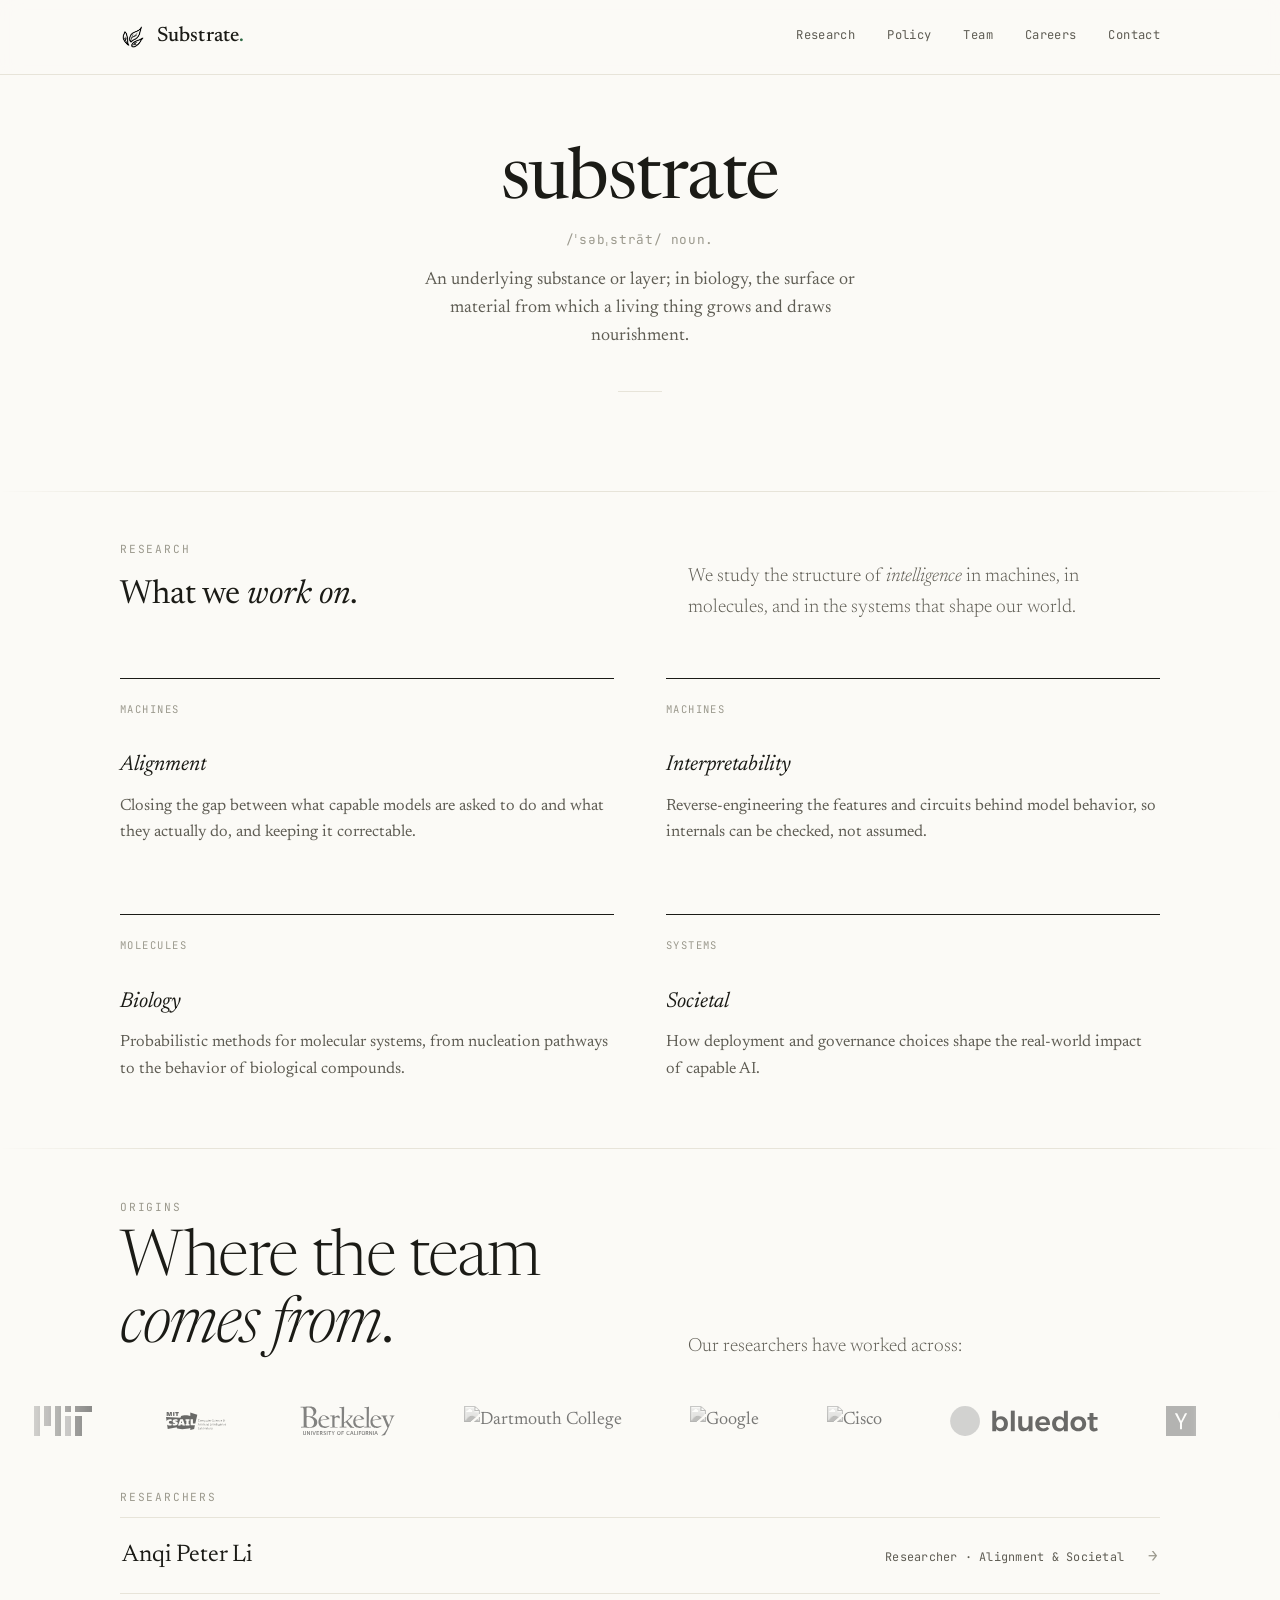
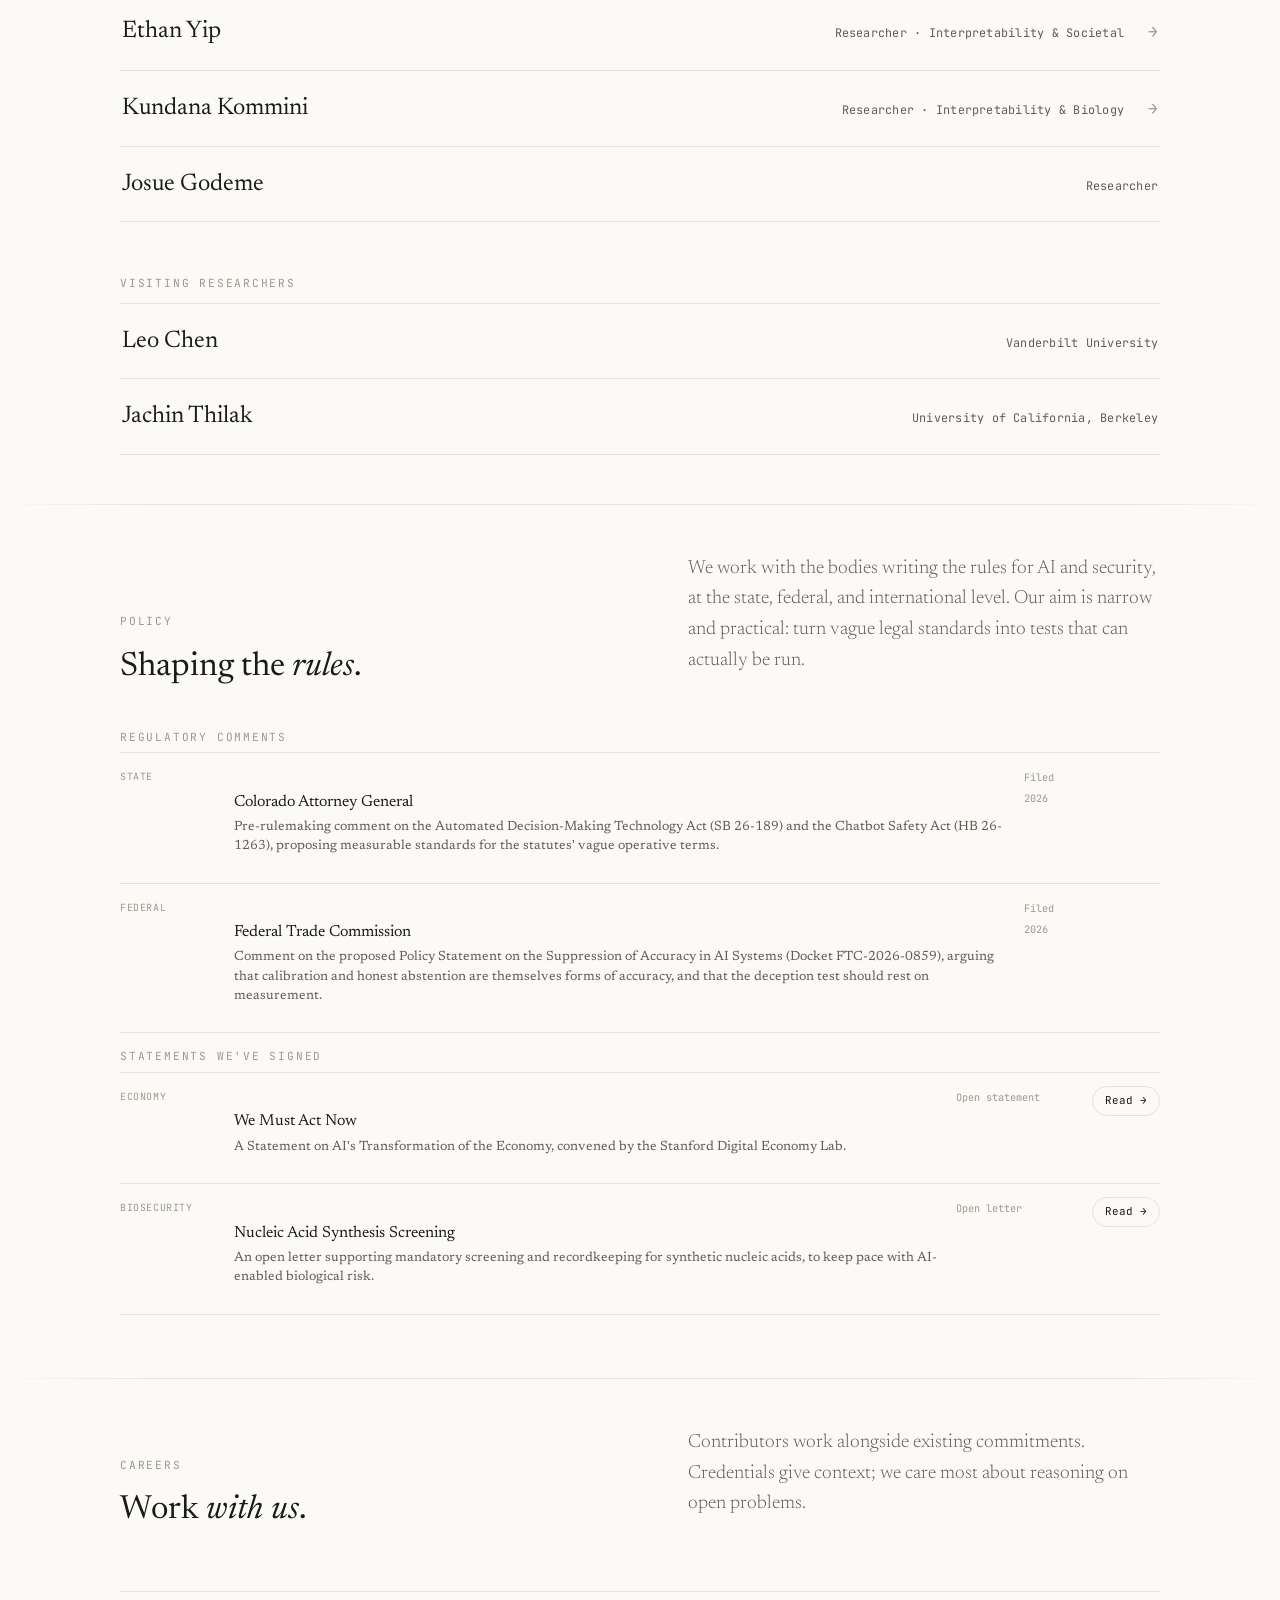
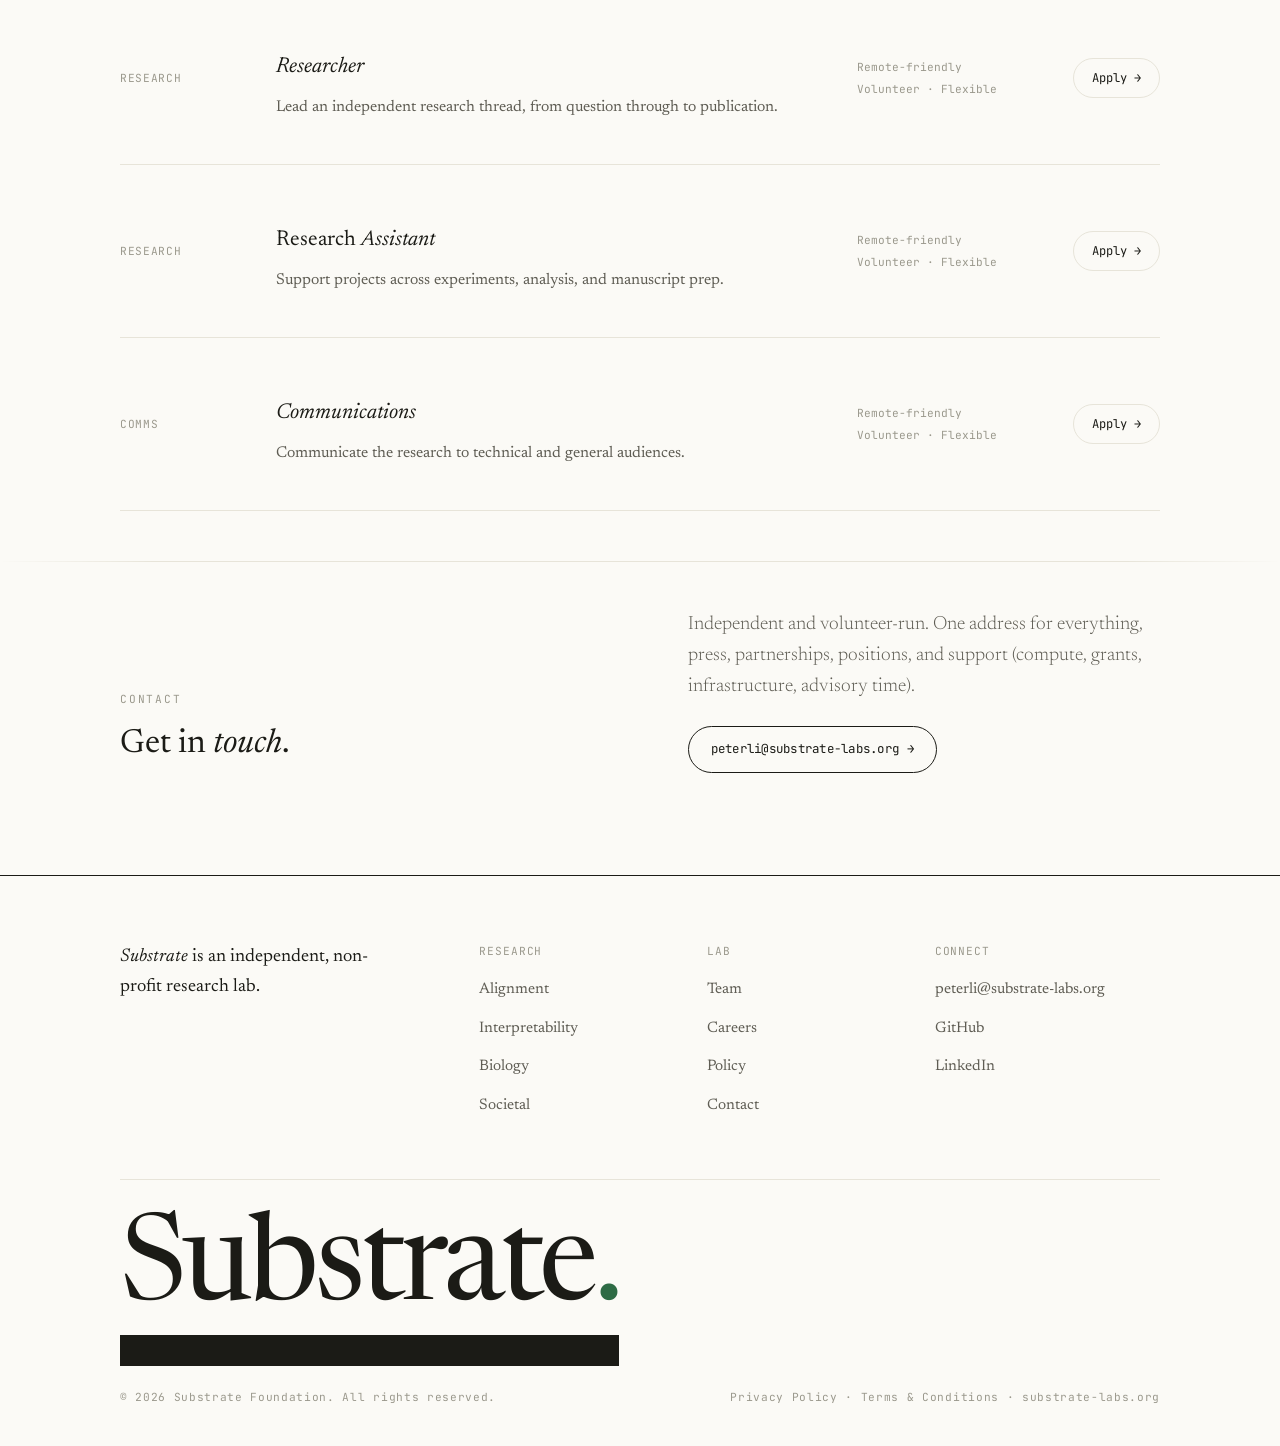
==== index.html @ bdc02bae "Reorganize Substrate researcher roster" ====
<!doctype html>
<html lang="en">
<head>
<meta charset="utf-8" />
<title>Substrate Labs · The structure of intelligence.</title>
<meta name="viewport" content="width=device-width, initial-scale=1" />
<meta name="description" content="Substrate is an independent research lab studying the structure of intelligence in machines, molecules, and the systems that shape our world." />
<meta property="og:title" content="Substrate Labs" />
<meta property="og:description" content="An independent research lab studying the structure of intelligence in machines, molecules, and the systems that shape our world." />
<meta property="og:type" content="website" />
<meta property="og:url" content="https://www.substrate-labs.org" />
<link rel="icon" type="image/png" href="/logos/substrate-leaf-icon.png" />
<link rel="preconnect" href="https://fonts.googleapis.com" />
<link rel="preconnect" href="https://fonts.gstatic.com" crossorigin />
<link href="https://fonts.googleapis.com/css2?family=Newsreader:ital,opsz,wght@0,6..72,300;0,6..72,400;0,6..72,500;1,6..72,300;1,6..72,400&family=JetBrains+Mono:wght@300;400;500&display=swap" rel="stylesheet" />
<link rel="stylesheet" href="style.css?v=13" />
<style>
  /* Team roster — grouped by role. PIs link to profile pages; others are static rows. */
  #team .group{margin-top:52px}
  #team .group .eyebrow{margin-bottom:10px}
  #team .roster{border-top:1px solid var(--rule)}
  #team .person{display:flex;align-items:baseline;gap:24px;padding:24px 2px;border-bottom:1px solid var(--rule)}
  #team .person .p-name{font-family:var(--serif);font-size:1.5rem;line-height:1.1;color:var(--ink);flex:1 1 auto}
  #team .person .p-role{font-family:var(--mono);font-size:.74rem;letter-spacing:.02em;color:var(--muted);text-align:right}
  #team .person .p-arrow{font-family:var(--mono);font-size:1rem;color:var(--faint);flex:none;transition:.15s}
  #team a.person:hover .p-name{text-decoration:underline;text-underline-offset:3px}
  #team a.person:hover .p-arrow{color:var(--ink);transform:translateX(3px)}
  #team .roster .empty{padding:22px 2px;border-bottom:1px solid var(--rule);color:var(--faint);font-family:var(--serif);font-style:italic;font-size:1.05rem}
  @media (max-width:640px){
    #team .person{flex-wrap:wrap;gap:4px 24px}
    #team .person .p-name{flex:1 1 100%;order:1}
    #team .person .p-role{order:3;text-align:left;flex:1 1 100%}
    #team .person .p-arrow{order:2;margin-left:auto}
  }
  /* Policy — more compact than the shared .role-item defaults */
  #policy .head{margin-bottom:32px}
  #policy .paper-group{margin-bottom:14px}
  #policy .paper-group .eyebrow{margin-bottom:6px}
  #policy .role-item{grid-template-columns:96px 1fr 118px auto;gap:18px;padding:13px 0;align-items:start}
  #policy .role-item h3{font-size:1rem;margin-bottom:3px}
  #policy .role-item p{font-size:.83rem;line-height:1.45;max-width:none}
  #policy .role-item .area{font-size:.62rem;padding-top:3px}
  #policy .role-item .meta{font-size:.64rem;padding-top:4px}
  #policy .role-item .apply{font-size:.68rem;padding:5px 12px}
  @media (max-width:640px){
    #policy .role-item{grid-template-columns:1fr;gap:8px;padding:16px 0}
  }
</style>
<script defer src="https://cdn.vercel-insights.com/v1/script.js"></script>
</head>
<body data-screen-label="Substrate · home">

  <!-- ── TOP NAV ────────────────────────────────────────────────────── -->
  <header class="topbar">
    <div class="container row">
      <a href="#top" class="mark" aria-label="Substrate, home"><img class="sprout" src="/logos/substrate-leaf-mark.png" alt="" /><span class="wordmark-text">Substrate<span class="dot">.</span></span></a>
      <nav>
        <a href="#research">Research</a>
        <a href="#policy">Policy</a>
        <a href="#team">Team</a>
        <a href="#careers">Careers</a>
        <a href="#contact">Contact</a>
      </nav>
    </div>
  </header>

  <!-- ── OPENING: definition (centered) then manifesto ─────────────── -->
  <section class="hero" id="top">
    <div class="container">
      <div class="opening">
        <div class="def" aria-label="Substrate, defined">
          <h2 class="word">substrate</h2>
          <div class="pron"><span class="ipa">/ˈsəbˌstrāt/</span> <span class="pos">noun.</span></div>
          <p class="sense">An underlying substance or layer; in biology, the surface or material from which a living thing grows and draws nourishment.</p>
        </div>
      </div>
    </div>
  </section>

  <!-- ── RESEARCH ──────────────────────────────────────────────────── -->
  <section class="section" id="research">
    <div class="container">
      <div class="head">
        <div class="left">
          <div class="eyebrow">Research</div>
          <h2>What we <em>work on</em>.</h2>
        </div>
        <div class="right">
          <h1 class="lede">We study the structure of <em>intelligence</em> in machines, in molecules, and in the systems that shape our world.</h1>
        </div>
      </div>
      <div class="pillar-grid">
        <article class="pillar">
          <div class="n">Machines</div>
          <h3><em>Alignment</em></h3>
          <p>Closing the gap between what capable models are asked to do and what they actually do, and keeping it correctable.</p>
        </article>
        <article class="pillar">
          <div class="n">Machines</div>
          <h3><em>Interpretability</em></h3>
          <p>Reverse-engineering the features and circuits behind model behavior, so internals can be checked, not assumed.</p>
        </article>
        <article class="pillar">
          <div class="n">Molecules</div>
          <h3><em>Biology</em></h3>
          <p>Probabilistic methods for molecular systems, from nucleation pathways to the behavior of biological compounds.</p>
        </article>
        <article class="pillar">
          <div class="n">Systems</div>
          <h3><em>Societal</em></h3>
          <p>How deployment and governance choices shape the real-world impact of capable AI.</p>
        </article>
      </div>
    </div>
  </section>

  <!-- ── ORIGINS (rotating logos) ──────────────────────────────────── -->
  <section class="origins">
    <div class="container">
      <div class="stack">
        <div class="left">
          <div class="eyebrow">Origins</div>
          <h2 class="display">Where the team <em>comes from</em>.</h2>
        </div>
        <div class="right">
          <p class="lede">Our researchers have worked across:</p>
        </div>
      </div>
    </div>
    <div class="marquee" aria-label="Researcher origins">
      <div class="track">
        <div class="item"><div class="logo"><img src="/logos/mit.svg" alt="MIT"></div></div>
        <div class="item"><div class="logo"><img src="/logos/csail.svg" alt="MIT CSAIL"></div></div>
        <div class="item"><div class="logo"><img src="/logos/berkeley.svg" alt="UC Berkeley"></div></div>
        <div class="item"><div class="logo"><img src="https://commons.wikimedia.org/wiki/Special:FilePath/Dartmouth_College_wordmark.svg" alt="Dartmouth College"></div></div>
        <div class="item"><div class="logo"><img src="https://commons.wikimedia.org/wiki/Special:FilePath/Google_2015_logo.svg" alt="Google"></div></div>
        <div class="item"><div class="logo"><img src="https://commons.wikimedia.org/wiki/Special:FilePath/Cisco_logo_blue_2016.svg" alt="Cisco"></div></div>
        <div class="item"><div class="logo"><img src="/logos/bluedot.svg" alt="BlueDot"></div></div>
        <div class="item"><div class="logo"><img src="/logos/yc.svg" alt="Y Combinator"></div></div>
        <div class="item"><div class="logo"><img src="/logos/Hub.png" alt="HUB International"></div></div>
        <div class="item"><div class="logo"><img src="https://commons.wikimedia.org/wiki/Special:FilePath/Amazon_logo.svg" alt="Amazon"></div></div>
        <div class="item" aria-hidden="true"><div class="logo"><img src="/logos/mit.svg" alt=""></div></div>
        <div class="item" aria-hidden="true"><div class="logo"><img src="/logos/csail.svg" alt=""></div></div>
        <div class="item" aria-hidden="true"><div class="logo"><img src="/logos/berkeley.svg" alt=""></div></div>
        <div class="item" aria-hidden="true"><div class="logo"><img src="https://commons.wikimedia.org/wiki/Special:FilePath/Dartmouth_College_wordmark.svg" alt=""></div></div>
        <div class="item" aria-hidden="true"><div class="logo"><img src="https://commons.wikimedia.org/wiki/Special:FilePath/Google_2015_logo.svg" alt=""></div></div>
        <div class="item" aria-hidden="true"><div class="logo"><img src="https://commons.wikimedia.org/wiki/Special:FilePath/Cisco_logo_blue_2016.svg" alt=""></div></div>
        <div class="item" aria-hidden="true"><div class="logo"><img src="/logos/bluedot.svg" alt=""></div></div>
        <div class="item" aria-hidden="true"><div class="logo"><img src="/logos/yc.svg" alt=""></div></div>
        <div class="item" aria-hidden="true"><div class="logo"><img src="/logos/Hub.png" alt=""></div></div>
        <div class="item" aria-hidden="true"><div class="logo"><img src="https://commons.wikimedia.org/wiki/Special:FilePath/Amazon_logo.svg" alt=""></div></div>
      </div>
    </div>
    <div class="container" id="team">
      <!-- Researchers — full profiles first, then the wider group -->
      <div class="group">
        <div class="eyebrow">Researchers</div>
        <div class="roster">
          <a class="person" href="/peter">
            <span class="p-name">Anqi Peter Li</span>
            <span class="p-role">Researcher · Alignment &amp; Societal</span>
            <span class="p-arrow" aria-hidden="true">&rarr;</span>
          </a>
          <a class="person" href="/ethan">
            <span class="p-name">Ethan Yip</span>
            <span class="p-role">Researcher · Interpretability &amp; Societal</span>
            <span class="p-arrow" aria-hidden="true">&rarr;</span>
          </a>
          <a class="person" href="/kundana">
            <span class="p-name">Kundana Kommini</span>
            <span class="p-role">Researcher · Interpretability &amp; Biology</span>
            <span class="p-arrow" aria-hidden="true">&rarr;</span>
          </a>
          <div class="person">
            <span class="p-name">Josue Godeme</span>
            <span class="p-role">Researcher</span>
          </div>
        </div>
      </div>

      <!-- Visiting Researchers — name + home institution, no profile page -->
      <div class="group">
        <div class="eyebrow">Visiting Researchers</div>
        <div class="roster">
          <div class="person">
            <span class="p-name">Leo Chen</span>
            <span class="p-role">Vanderbilt University</span>
          </div>
          <div class="person">
            <span class="p-name">Jachin Thilak</span>
            <span class="p-role">University of California, Berkeley</span>
          </div>
        </div>
      </div>
    </div>
  </section>

  <!-- ── POLICY ────────────────────────────────────────────────────── -->
  <section class="section" id="policy">
    <div class="container">
      <div class="head">
        <div class="left">
          <div class="eyebrow">Policy</div>
          <h2>Shaping the <em>rules</em>.</h2>
        </div>
        <div class="right">
          <p class="lede">We work with the bodies writing the rules for AI and security, at the state, federal, and international level. Our aim is narrow and practical: turn vague legal standards into tests that can actually be run.</p>
        </div>
      </div>

      <div class="paper-group">
        <div class="eyebrow">Regulatory comments</div>
        <ul class="roles">
          <li class="role-item">
            <span class="area">State</span>
            <div>
              <h3>Colorado Attorney General</h3>
              <p>Pre-rulemaking comment on the Automated Decision-Making Technology Act (SB&nbsp;26-189) and the Chatbot Safety Act (HB&nbsp;26-1263), proposing measurable standards for the statutes' vague operative terms.</p>
            </div>
            <div class="meta"><span>Filed</span><span>2026</span></div>
            <span></span>
          </li>
          <li class="role-item">
            <span class="area">Federal</span>
            <div>
              <h3>Federal Trade Commission</h3>
              <p>Comment on the proposed Policy Statement on the Suppression of Accuracy in AI Systems (Docket FTC-2026-0859), arguing that calibration and honest abstention are themselves forms of accuracy, and that the deception test should rest on measurement.</p>
            </div>
            <div class="meta"><span>Filed</span><span>2026</span></div>
            <span></span>
          </li>
        </ul>
      </div>

      <div class="paper-group">
        <div class="eyebrow">Statements we've signed</div>
        <ul class="roles">
          <li class="role-item">
            <span class="area">Economy</span>
            <div>
              <h3>We Must Act Now</h3>
              <p>A Statement on AI's Transformation of the Economy, convened by the Stanford Digital Economy Lab.</p>
            </div>
            <div class="meta"><span>Open statement</span></div>
            <a href="https://www.wemustactnow.ai/" target="_blank" rel="noopener" class="apply">Read &rarr;</a>
          </li>
          <li class="role-item">
            <span class="area">Biosecurity</span>
            <div>
              <h3>Nucleic Acid Synthesis Screening</h3>
              <p>An open letter supporting mandatory screening and recordkeeping for synthetic nucleic acids, to keep pace with AI-enabled biological risk.</p>
            </div>
            <div class="meta"><span>Open letter</span></div>
            <a href="https://screendna.org/" target="_blank" rel="noopener" class="apply">Read &rarr;</a>
          </li>
        </ul>
      </div>
    </div>
  </section>

  <!-- ── CAREERS ───────────────────────────────────────────────────── -->
  <section class="section" id="careers">
    <div class="container">
      <div class="head">
        <div class="left">
          <div class="eyebrow">Careers</div>
          <h2>Work <em>with us</em>.</h2>
        </div>
        <div class="right">
          <p class="lede">Contributors work alongside existing commitments. Credentials give context; we care most about reasoning on open problems.</p>
        </div>
      </div>
      <ul class="roles">
        <li class="role-item">
          <span class="area">Research</span>
          <div><h3><em>Researcher</em></h3><p>Lead an independent research thread, from question through to publication.</p></div>
          <div class="meta"><span>Remote-friendly</span><span>Volunteer · Flexible</span></div>
          <a href="mailto:peterli@substrate-labs.org?subject=Researcher" class="apply">Apply →</a>
        </li>
        <li class="role-item">
          <span class="area">Research</span>
          <div><h3>Research <em>Assistant</em></h3><p>Support projects across experiments, analysis, and manuscript prep.</p></div>
          <div class="meta"><span>Remote-friendly</span><span>Volunteer · Flexible</span></div>
          <a href="mailto:peterli@substrate-labs.org?subject=Research%20Assistant" class="apply">Apply →</a>
        </li>
        <li class="role-item">
          <span class="area">Comms</span>
          <div><h3><em>Communications</em></h3><p>Communicate the research to technical and general audiences.</p></div>
          <div class="meta"><span>Remote-friendly</span><span>Volunteer · Flexible</span></div>
          <a href="mailto:peterli@substrate-labs.org?subject=Communications" class="apply">Apply →</a>
        </li>
      </ul>
    </div>
  </section>

  <!-- ── CONTACT (+ support) ───────────────────────────────────────── -->
  <section class="section" id="contact">
    <div class="container">
      <div class="head">
        <div class="left">
          <div class="eyebrow">Contact</div>
          <h2>Get in <em>touch</em>.</h2>
        </div>
        <div class="right">
          <p class="lede">Independent and volunteer-run. One address for everything, press, partnerships, positions, and support (compute, grants, infrastructure, advisory time).</p>
          <div class="actions" style="margin-top:24px;">
            <a href="mailto:peterli@substrate-labs.org" class="btn">peterli@substrate-labs.org <span class="arr">→</span></a>
          </div>
        </div>
      </div>
    </div>
  </section>

  <!-- ── FOOTER ────────────────────────────────────────────────────── -->
  <footer class="footer">
    <div class="container">
      <div class="row1">
        <div class="brand">
          <p class="line"><em>Substrate</em> is an independent, non-profit research lab.</p>
        </div>
        <div class="col">
          <h4>Research</h4>
          <ul>
            <li><a href="#research">Alignment</a></li>
            <li><a href="#research">Interpretability</a></li>
            <li><a href="#research">Biology</a></li>
            <li><a href="#research">Societal</a></li>
          </ul>
        </div>
        <div class="col">
          <h4>Lab</h4>
          <ul>
            <li><a href="/#team">Team</a></li>
            <li><a href="#careers">Careers</a></li>
            <li><a href="#policy">Policy</a></li>
            <li><a href="#contact">Contact</a></li>
          </ul>
        </div>
        <div class="col">
          <h4>Connect</h4>
          <ul>
            <li><a href="mailto:peterli@substrate-labs.org">peterli@substrate-labs.org</a></li>
            <li><a href="https://github.com/Substrate-Lab" target="_blank" rel="noopener">GitHub</a></li>
            <li><a href="https://www.linkedin.com/company/substrate-labs/" target="_blank" rel="noopener">LinkedIn</a></li>
          </ul>
        </div>
      </div>

      <div class="wordmark-row">
        <div class="wordmark">Substrate<span class="dot">.</span></div>
      </div>

      <div class="meta-row">
        <span>© 2026 Substrate Foundation. All rights reserved.</span>
        <span class="legal"><a href="/privacy">Privacy Policy</a> · <a href="/terms">Terms &amp; Conditions</a> · substrate-labs.org</span>
      </div>
    </div>
  </footer>

</body>
</html>
---- style.css ----
/* ============================================================
   Substrate Labs — light editorial redesign
   Reference feel: Thinking Machines / AMI Labs.
   Serif (Newsreader) + mono (JetBrains Mono), warm white,
   generous whitespace, hairline rules, near-monochrome.
   ============================================================ */

:root{
  --bg:#FBFAF6;         /* warm white */
  --panel:#F1F0E9;      /* subtle raised */
  --ink:#1B1B16;        /* near-black, warm */
  --muted:#5F5D54;      /* secondary text */
  --faint:#9B998D;      /* labels, tertiary */
  --rule:#E7E4D9;       /* hairlines */
  --accent:#2E6B45;     /* restrained substrate green */
  --serif:'Newsreader', Georgia, 'Times New Roman', serif;
  --mono:'JetBrains Mono', ui-monospace, 'SFMono-Regular', monospace;
  --maxw:1120px;
}

*{box-sizing:border-box}
html{-webkit-text-size-adjust:100%;scroll-behavior:smooth}
section[id],article[id]{scroll-margin-top:96px}
body{
  margin:0;
  background:var(--bg);
  color:var(--ink);
  font-family:var(--serif);
  font-weight:400;
  font-size:18px;
  line-height:1.65;
  font-optical-sizing:auto;
  -webkit-font-smoothing:antialiased;
  text-rendering:optimizeLegibility;
}
img{max-width:100%;display:block}
a{color:inherit;text-decoration:none}
em{font-style:italic}
h1,h2,h3,h4{font-weight:400;margin:0}

.container{max-width:var(--maxw);margin:0 auto;padding:0 40px}

/* label / kicker treatment shared across the site */
.eyebrow,.paper-group .eyebrow{
  font-family:var(--mono);
  font-size:.7rem;
  font-weight:400;
  letter-spacing:.16em;
  text-transform:uppercase;
  color:var(--faint);
  display:block;
}

/* ── TOP NAV ─────────────────────────────────────────────── */
.topbar{
  position:sticky;top:0;z-index:50;
  background:rgba(251,250,246,.86);
  backdrop-filter:saturate(1.4) blur(10px);
  border-bottom:1px solid var(--rule);
}
.topbar .row{display:flex;align-items:center;justify-content:space-between;height:74px}
.mark{display:flex;align-items:center;gap:11px}
.sprout{height:26px;width:auto;filter:brightness(0)}   /* dark rendering of the leaf mark for the light theme */
.wordmark-text{font-family:var(--serif);font-size:1.3rem;font-weight:500;letter-spacing:.005em}
.dot{color:var(--accent)}
nav{display:flex;gap:32px}
nav a{
  position:relative;font-family:var(--mono);font-size:.76rem;letter-spacing:.03em;
  color:var(--muted);padding-bottom:4px;transition:color .18s;
}
nav a::after{
  content:"";position:absolute;left:0;right:0;bottom:0;height:1.5px;background:var(--accent);
  transform:scaleX(0);transform-origin:left;transition:transform .28s ease;
}
nav a:hover{color:var(--ink)}
nav a:hover::after,nav a.active::after{transform:scaleX(1)}
nav a.active{color:var(--ink)}

/* ── HERO / centered opening (home) ──────────────────────── */
.hero{padding:clamp(44px,8vh,104px) 0 clamp(40px,6vh,76px);position:relative}
.hero .tree-stage{display:none}
.field-canvas{display:none}   /* dark-theme hero animation, retired in the light redesign */

.opening{max-width:760px;margin:0 auto;text-align:center}
.opening .def{margin-bottom:clamp(30px,5vh,60px)}
.opening .word{font-family:var(--serif);font-weight:400;font-size:clamp(2.6rem,6vw,4.4rem);line-height:1;letter-spacing:-.012em}
.opening .pron{font-family:var(--mono);font-size:.78rem;letter-spacing:.06em;color:var(--faint);margin-top:12px}
.opening .pron .pos{font-style:normal}
.opening .sense{font-family:var(--serif);font-size:1.12rem;color:var(--muted);max-width:48ch;margin:16px auto 0;line-height:1.55}
.opening .def::after{content:"";display:block;width:44px;height:1px;background:var(--rule);margin:clamp(26px,4.5vh,46px) auto 0}
.opening .hero-statement{font-family:var(--serif);font-weight:300;font-size:clamp(1.9rem,3.6vw,3rem);line-height:1.14;letter-spacing:-.015em;max-width:24ch;margin:0 auto}
.opening .lede{max-width:52ch;margin:22px auto 0}
.opening .actions{justify-content:center;margin-top:30px}
.hero-statement{
  font-family:var(--serif);font-weight:300;
  font-size:clamp(2.1rem,4.6vw,3.9rem);
  line-height:1.12;letter-spacing:-.018em;
  margin:0 0 .55em;max-width:22ch;
}
.lede{
  font-family:var(--serif);font-weight:300;
  font-size:clamp(1.1rem,1.5vw,1.28rem);
  line-height:1.6;color:var(--muted);
  max-width:56ch;margin:0;
}
.actions{display:flex;gap:14px;flex-wrap:wrap;margin-top:34px}
.btn{
  font-family:var(--mono);font-size:.78rem;letter-spacing:.02em;
  padding:12px 22px;border:1px solid var(--ink);border-radius:999px;
  color:var(--ink);display:inline-flex;align-items:center;gap:8px;
  transition:background .15s,color .15s,border-color .15s;
}
.btn:hover{background:var(--ink);color:var(--bg)}
.btn.ghost{border-color:var(--rule);color:var(--muted)}
.btn.ghost:hover{border-color:var(--ink);color:var(--ink);background:transparent}
.arr{transition:transform .15s}
.btn:hover .arr{transform:translateX(3px)}

/* ── RESEARCH-AREA PILLARS (home) ────────────────────────── */
.pillars{
  max-width:var(--maxw);margin:0 auto;
  padding:clamp(30px,5vh,60px) 40px clamp(50px,8vh,100px);
  display:grid;grid-template-columns:repeat(2,minmax(0,1fr));
  gap:clamp(30px,4vw,64px);
}
.research-lead{max-width:52ch;margin:clamp(4px,1vh,16px) 0 0}
#research .hero-statement{
  font-family:var(--serif);font-weight:300;
  font-size:clamp(1.6rem,2.7vw,2.3rem);line-height:1.2;letter-spacing:-.012em;
  max-width:none;margin:0 0 26px;
}
.research-lead .actions{margin-top:0}
.pillar-grid{
  display:grid;grid-template-columns:repeat(2,minmax(0,1fr));
  gap:clamp(30px,4vw,60px);margin-top:clamp(44px,6vh,72px);
}
.pillar{padding-top:22px;border-top:1px solid var(--ink)}
.pillar .n{
  font-family:var(--mono);font-size:.66rem;letter-spacing:.14em;
  text-transform:uppercase;color:var(--faint);margin-bottom:14px;
}
.pillar h3{font-family:var(--serif);font-size:1.6rem;margin-bottom:12px}
.pillar p{color:var(--muted);font-size:1.02rem;margin:0 0 18px}
.more{
  font-family:var(--mono);font-size:.74rem;letter-spacing:.02em;
  color:var(--ink);border-bottom:1px solid var(--rule);padding-bottom:2px;
}
.more:hover{border-color:var(--ink)}

/* ── ORIGINS logo/label strip (home) ─────────────────────── */
.origins{padding:clamp(40px,5.5vh,78px) 0;position:relative}
.origins .stack{display:grid;grid-template-columns:1.1fr 1fr;gap:48px;align-items:end}
.marquee{
  margin-top:44px;overflow:hidden;
  -webkit-mask-image:linear-gradient(90deg,transparent 0,#000 7%,#000 93%,transparent 100%);
  mask-image:linear-gradient(90deg,transparent 0,#000 7%,#000 93%,transparent 100%);
}
.track{display:flex;align-items:center;width:max-content;animation:marquee 46s linear infinite}
.marquee:hover .track{animation-play-state:paused}
.item{display:flex;align-items:center;padding:0 34px;flex:0 0 auto}
.item .logo{height:30px;display:flex;align-items:center}
.item .logo img{height:100%;width:auto;object-fit:contain;filter:grayscale(1);opacity:.58;transition:opacity .2s}
.item:hover .logo img{opacity:.9}
.item .label{display:none}
@keyframes marquee{from{transform:translateX(0)}to{transform:translateX(-50%)}}
@media(prefers-reduced-motion:reduce){.track{animation:none;flex-wrap:wrap;width:auto;gap:18px 30px}}

/* ── GENERIC PAGE HEAD (subpages) ────────────────────────── */
.page-head{padding:clamp(72px,11vh,140px) 0 clamp(28px,5vh,56px)}
.page-head .stack{display:grid;grid-template-columns:1.1fr 1fr;gap:48px;align-items:end}
.display{
  font-family:var(--serif);font-weight:300;
  font-size:clamp(2.4rem,5vw,4rem);line-height:1.06;
  letter-spacing:-.022em;margin-top:.16em;
}

/* ── SECTION + its header pair ───────────────────────────── */
.section{padding:clamp(40px,5.5vh,78px) 0;position:relative}
.section::before,.origins::before{
  content:"";position:absolute;top:0;left:0;right:0;height:1px;background:var(--rule);
  -webkit-mask-image:linear-gradient(90deg,transparent,#000 12%,#000 88%,transparent);
  mask-image:linear-gradient(90deg,transparent,#000 12%,#000 88%,transparent);
}
.head{display:grid;grid-template-columns:1.1fr 1fr;gap:48px;align-items:end;margin-bottom:52px}
.head h2{font-family:var(--serif);font-size:clamp(1.8rem,3vw,2.6rem);margin-top:.3em}
.section .container h2{font-family:var(--serif);font-size:clamp(1.7rem,2.6vw,2.3rem)}
.section .container h3{font-family:var(--serif);font-size:1.35rem;margin:1.4em 0 .4em}
.section .container p{color:var(--muted);max-width:66ch;margin:0 0 1em}
.soon{
  font-family:var(--mono);font-size:.68rem;letter-spacing:.08em;
  text-transform:uppercase;color:var(--faint);
  border:1px solid var(--rule);border-radius:999px;padding:3px 11px;display:inline-block;
}

/* ── DEFINITION block (research top) ─────────────────────── */
.definition{padding:clamp(40px,6vh,84px) 0 0}
.entry{max-width:660px}
.word-row{display:flex;align-items:baseline;gap:14px;flex-wrap:wrap;border-bottom:1px solid var(--ink);padding-bottom:16px}
.word{font-family:var(--serif);font-size:clamp(2.2rem,5vw,3.4rem)}
.ipa,.pos{font-family:var(--mono);font-size:.8rem;color:var(--faint);font-style:normal}
.senses{margin:24px 0 0;padding-left:22px}
.senses li{margin-bottom:6px}
.senses .primary{font-size:1.3rem;margin:0 0 6px;color:var(--ink)}
.qualifier{color:var(--muted);margin:0 0 6px}
.example{color:var(--faint);font-style:italic;margin:0}

/* ── RESEARCH DIRECTIONS (essay entries) ─────────────────── */
.direction-block{padding:clamp(42px,6vh,84px) 0;border-top:1px solid var(--rule)}
.direction-block:first-child{border-top:none}
.direction-block .stack{display:block;max-width:760px}
.direction-block .n{
  font-family:var(--mono);font-size:.68rem;letter-spacing:.14em;
  text-transform:uppercase;color:var(--faint);line-height:1.5;margin-bottom:18px;
}
.direction-block h3{font-family:var(--serif);font-weight:400;font-size:clamp(1.5rem,2.4vw,2rem);line-height:1.2;margin-bottom:18px}
.direction-block p{color:var(--muted);margin:0}
.threads{list-style:none;margin:24px 0 0;padding:0;display:grid;gap:0}
.threads li{
  display:grid;grid-template-columns:44px 1fr;gap:12px;align-items:baseline;
  padding:15px 0;border-top:1px solid var(--rule);color:var(--muted);
}
.idx{font-family:var(--mono);font-size:.72rem;color:var(--faint)}

/* ── TEAM member grid ────────────────────────────────────── */
.member-grid{display:grid;grid-template-columns:repeat(3,minmax(0,1fr));gap:44px}
.member-link{display:block}
.member .photo{
  aspect-ratio:1/1;background:var(--panel);border:1px solid var(--rule);
  overflow:hidden;margin-bottom:18px;display:flex;align-items:center;justify-content:center;
}
.member .photo img{width:100%;height:100%;object-fit:cover}
.member .photo .mono{font-family:var(--mono);font-size:1.6rem;color:var(--faint)}
.member .name{font-family:var(--serif);font-size:1.32rem;margin-bottom:5px}
.member .role{font-family:var(--mono);font-size:.72rem;letter-spacing:.02em;color:var(--muted);margin-bottom:13px}
.member .bio{color:var(--muted);font-size:1rem;margin:0}
.member-link:hover .name{text-decoration:underline;text-underline-offset:3px}
.mono{font-family:var(--mono)}

/* ── CAREERS roles ───────────────────────────────────────── */
.roles{list-style:none;margin:0;padding:0;border-top:1px solid var(--rule)}
.role-item{
  display:grid;grid-template-columns:130px 1fr 190px auto;gap:26px;align-items:center;
  padding:28px 0;border-bottom:1px solid var(--rule);
}
.role-item .area{font-family:var(--mono);font-size:.7rem;letter-spacing:.06em;text-transform:uppercase;color:var(--faint)}
.role-item h3{font-family:var(--serif);font-size:1.35rem;margin-bottom:6px}
.role-item p{color:var(--muted);font-size:.98rem;margin:0;max-width:46ch}
.role-item .meta{display:flex;flex-direction:column;gap:4px;font-family:var(--mono);font-size:.7rem;color:var(--faint)}
.apply{
  font-family:var(--mono);font-size:.76rem;color:var(--ink);white-space:nowrap;
  border:1px solid var(--rule);border-radius:999px;padding:9px 18px;transition:.15s;
}
.apply:hover{border-color:var(--ink);background:var(--ink);color:var(--bg)}

/* ── PROFILE (person page) ───────────────────────────────── */
.profile{padding:clamp(38px,6vh,76px) 0}
.back{font-family:var(--mono);font-size:.76rem;color:var(--muted);display:inline-block;margin-bottom:44px}
.back:hover{color:var(--ink)}
.profile .stack{display:grid;grid-template-columns:240px 1fr;gap:52px;align-items:start}
.profile .photo{
  aspect-ratio:1/1;background:var(--panel);border:1px solid var(--rule);
  overflow:hidden;display:flex;align-items:center;justify-content:center;
}
.profile .photo img{width:100%;height:100%;object-fit:cover}
.profile .photo .mono{font-family:var(--mono);font-size:2rem;color:var(--faint)}
.detail .role{font-family:var(--mono);font-size:.74rem;letter-spacing:.03em;color:var(--faint);margin-bottom:12px}
.detail h1{font-family:var(--serif);font-weight:300;font-size:clamp(2rem,4vw,3rem);margin-bottom:22px}
.detail .bio{color:var(--muted);font-size:1.1rem;max-width:60ch;margin:0 0 30px}
.areas{margin-bottom:28px}
.areas h2{font-family:var(--mono);font-size:.72rem;letter-spacing:.08em;text-transform:uppercase;color:var(--faint);margin-bottom:12px}
.tags{display:flex;gap:10px;flex-wrap:wrap}
.tags a{font-family:var(--mono);font-size:.76rem;border:1px solid var(--rule);border-radius:999px;padding:6px 15px;color:var(--muted);transition:.15s}
.tags a:hover{border-color:var(--ink);color:var(--ink)}
.contact{display:flex;gap:20px}
.contact a{display:inline-flex;align-items:center;gap:8px;font-family:var(--mono);font-size:.78rem;color:var(--muted);transition:.15s}
.contact a:hover{color:var(--ink)}
.contact svg{width:16px;height:16px;fill:currentColor}

.papers-section{margin-top:64px;border-top:1px solid var(--rule);padding-top:44px}
.papers-title{font-family:var(--serif);font-size:1.8rem;margin-bottom:26px}
.paper-group{margin-bottom:34px}
.paper-group .eyebrow{margin-bottom:14px}
.paper-table{width:100%;border-collapse:collapse;font-size:.98rem}
.paper-table th{
  font-family:var(--mono);font-size:.66rem;letter-spacing:.08em;text-transform:uppercase;
  color:var(--faint);text-align:left;font-weight:400;padding:0 18px 10px 0;border-bottom:1px solid var(--rule);
}
.paper-table td{padding:14px 18px 14px 0;border-bottom:1px solid var(--rule);vertical-align:top;color:var(--muted)}
.paper-table .p-title{font-family:var(--serif);color:var(--ink);font-size:1.05rem}
.paper-table .p-status{font-family:var(--mono);font-size:.74rem;color:var(--faint);white-space:nowrap}

/* ── CONTACT ─────────────────────────────────────────────── */
.contact-grid{display:grid;grid-template-columns:repeat(3,minmax(0,1fr));gap:34px}
.card .kind{font-family:var(--mono);font-size:.7rem;letter-spacing:.1em;text-transform:uppercase;color:var(--faint);margin-bottom:16px}
.card h3{font-family:var(--serif);font-size:1.4rem;margin-bottom:10px}
.card p{color:var(--muted);margin:0 0 18px;max-width:48ch}
.email{font-family:var(--mono);font-size:.9rem;color:var(--ink);border-bottom:1px solid var(--rule);padding-bottom:2px;transition:.15s}
.email:hover{border-color:var(--ink)}

/* ── RECOGNITION (parked in HTML, styled for safety) ─────── */
.recognition{padding:clamp(52px,8vh,110px) 0;border-top:1px solid var(--rule)}
.accepts{list-style:none;margin:40px 0 0;padding:0;border-top:1px solid var(--rule)}
.accept{display:grid;grid-template-columns:200px 1fr 200px;gap:26px;padding:24px 0;border-bottom:1px solid var(--rule)}
.venue{font-family:var(--serif);font-size:1.1rem}
.what{color:var(--muted)}
.status{font-family:var(--mono);font-size:.74rem;color:var(--faint)}

/* ── FOOTER ──────────────────────────────────────────────── */
.footer{border-top:1px solid var(--ink);margin-top:0;padding:66px 0 40px}
.row1{display:grid;grid-template-columns:1.7fr 1fr 1fr 1.2fr;gap:40px;margin-bottom:58px}
.brand .line{font-family:var(--serif);font-size:1.15rem;color:var(--ink);max-width:26ch;margin:0}
.col h4{font-family:var(--mono);font-size:.7rem;letter-spacing:.08em;text-transform:uppercase;color:var(--faint);margin-bottom:15px}
.col ul{list-style:none;margin:0;padding:0;display:grid;gap:9px}
.col a{color:var(--muted);font-size:.95rem;transition:color .15s}
.col a:hover{color:var(--ink)}
.wordmark-row{border-top:1px solid var(--rule);padding-top:40px}
.wordmark{
  display:inline-block;font-family:var(--serif);font-weight:400;
  font-size:clamp(3rem,13vw,7.5rem);letter-spacing:-.03em;line-height:.86;color:var(--ink);
}
.wordmark .dot{color:var(--accent)}
/* the signature bar under the wordmark, carried from the original footer */
.wordmark::after{content:"";display:block;width:100%;height:clamp(16px,2.4vw,34px);background:var(--ink);margin-top:.1em}
.meta-row{margin-top:22px;font-family:var(--mono);font-size:.7rem;letter-spacing:.06em;color:var(--faint);display:flex;justify-content:space-between;flex-wrap:wrap;gap:8px 24px}
.meta-row a{color:var(--faint);transition:color .15s}
.meta-row a:hover{color:var(--ink)}

/* ── LEGAL PAGES (privacy / terms) ───────────────────────── */
.legal-doc{max-width:72ch}
.legal-doc h2{font-family:var(--serif);font-weight:400;font-size:1.3rem;margin:1.9em 0 .5em}
.legal-doc h2:first-child{margin-top:0}
.legal-doc p{color:var(--muted);margin:0 0 1em;line-height:1.7}
.legal-doc strong{color:var(--ink);font-weight:500}
.legal-doc a{color:var(--ink);border-bottom:1px solid var(--rule)}
.legal-doc a:hover{border-color:var(--ink)}

/* ── RESPONSIVE ──────────────────────────────────────────── */
@media(max-width:860px){
  body{font-size:17px}
  .container{padding:0 24px}
  nav{gap:16px}
  nav a{font-size:.72rem}
  .hero .stack{max-width:none}
  .page-head .stack,.origins .stack,.head{grid-template-columns:1fr;gap:20px;align-items:start}
  .pillars{grid-template-columns:1fr;padding-left:24px;padding-right:24px}
  .pillar-grid{grid-template-columns:1fr}
  .member-grid{grid-template-columns:1fr;gap:36px}
  .contact-grid{grid-template-columns:1fr}
  .profile .stack{grid-template-columns:1fr;gap:28px}
  .profile .photo{max-width:220px}
  .role-item{grid-template-columns:1fr;gap:10px;align-items:start}
  .role-item .meta{flex-direction:row;gap:16px}
  .accept{grid-template-columns:1fr;gap:8px}
  .row1{grid-template-columns:1fr 1fr}
  .paper-table,.paper-table thead,.paper-table tbody,.paper-table tr,.paper-table td,.paper-table th{display:block}
  .paper-table thead{display:none}
  .paper-table td{border-bottom:none;padding:2px 0}
  .paper-table tr{padding:16px 0;border-bottom:1px solid var(--rule)}
}
@media(max-width:520px){
  .row1{grid-template-columns:1fr;gap:32px}
}
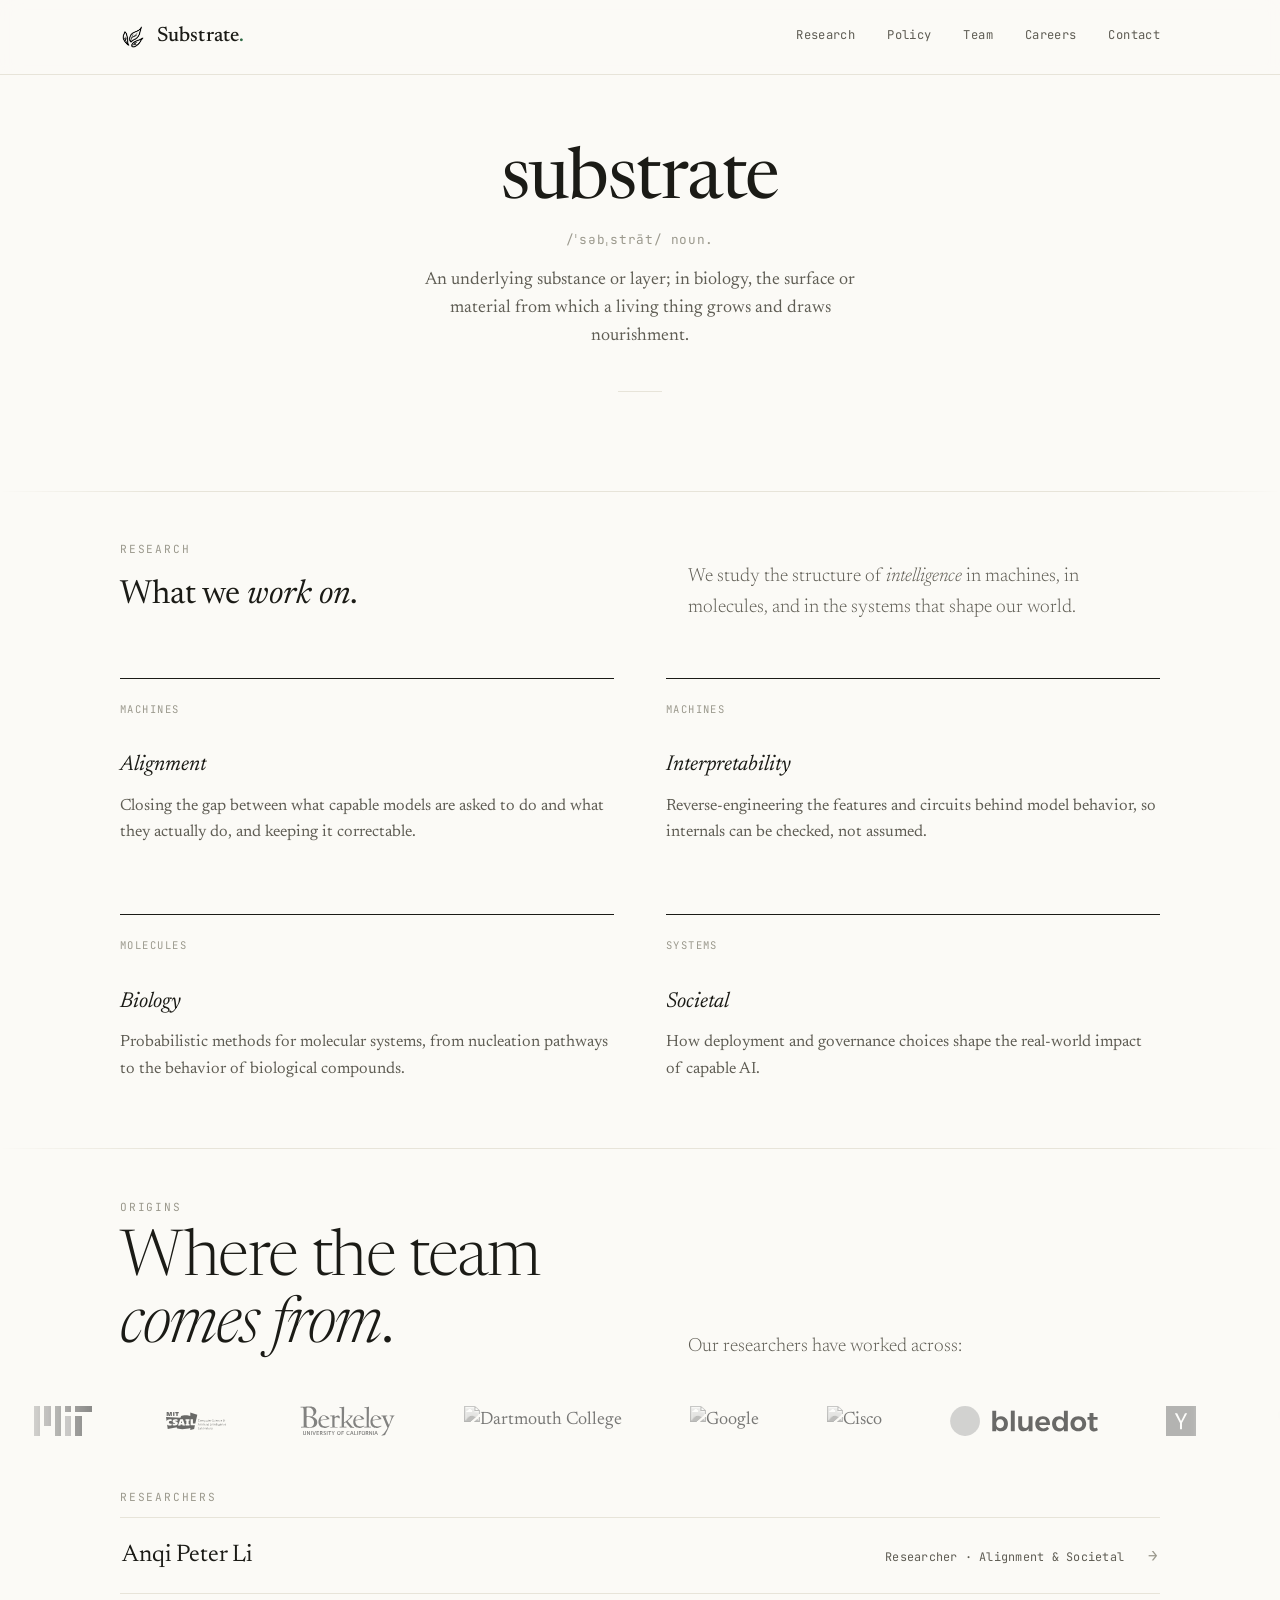
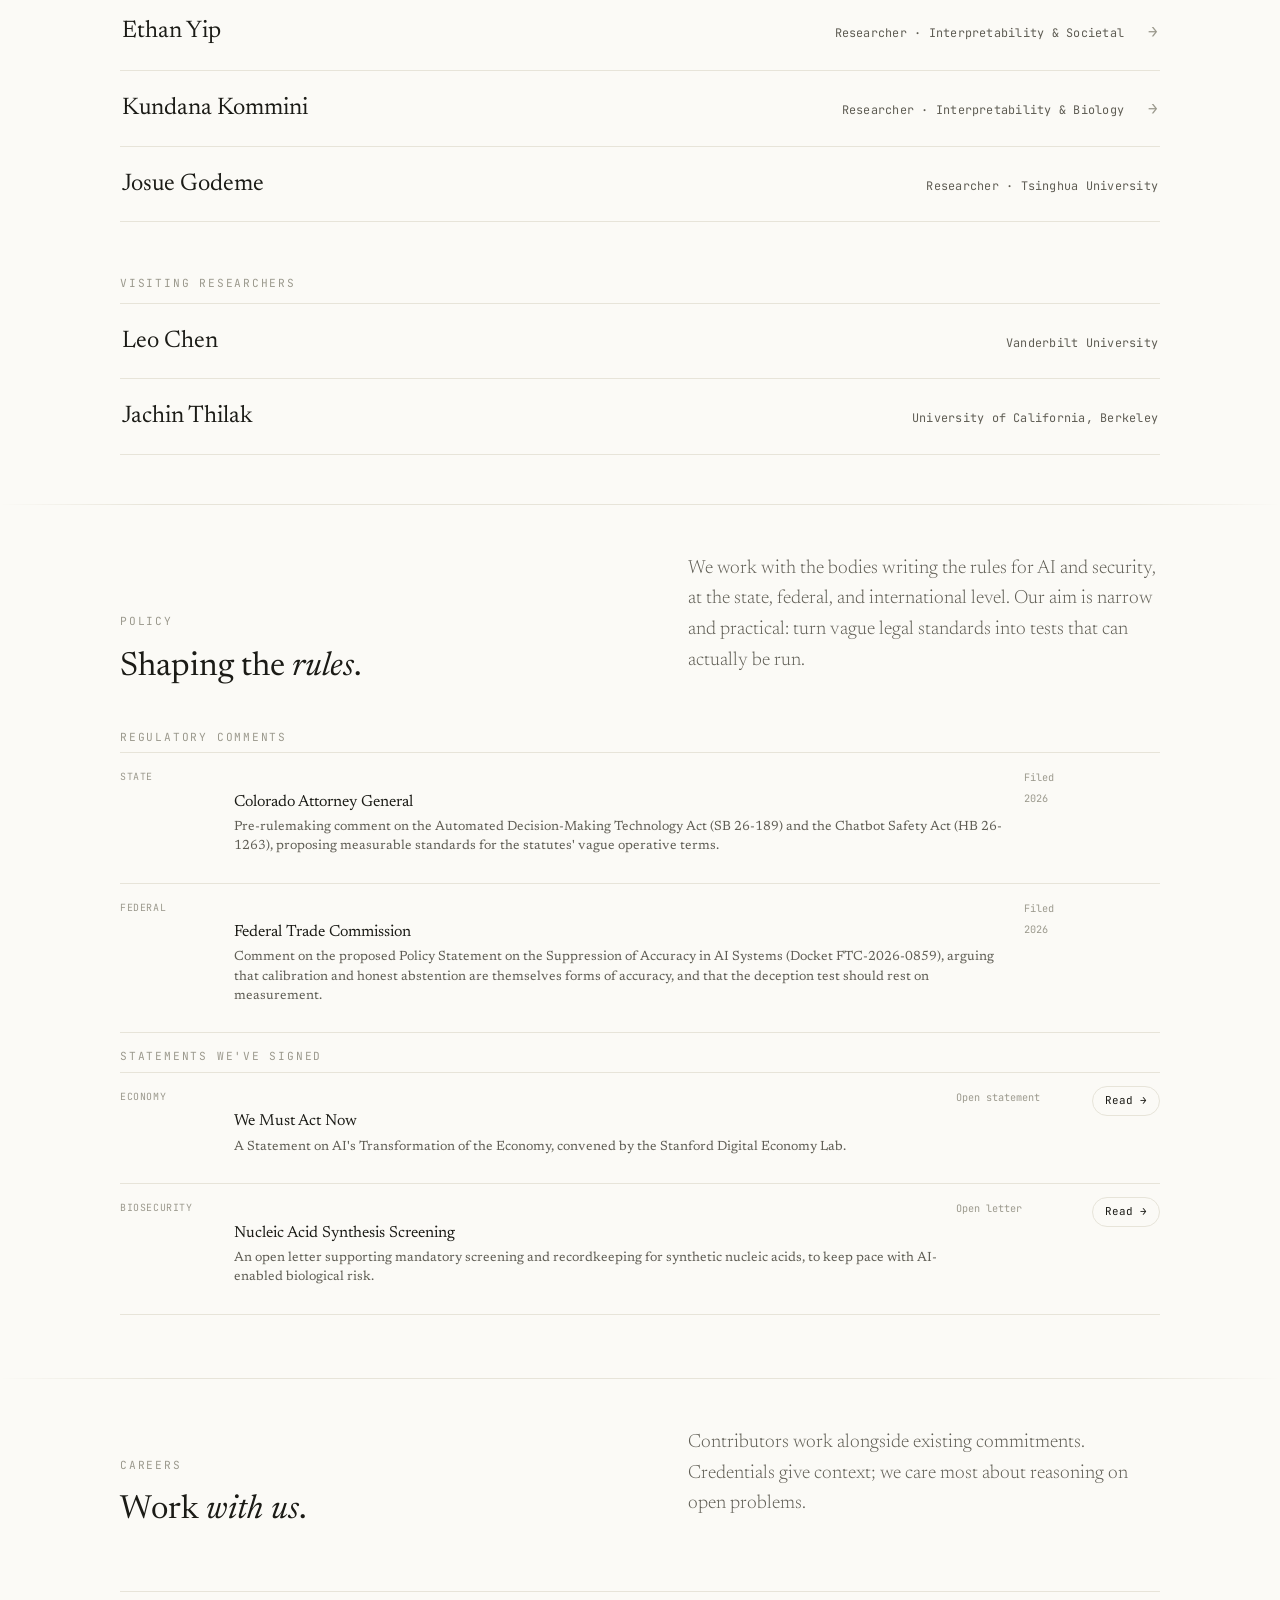
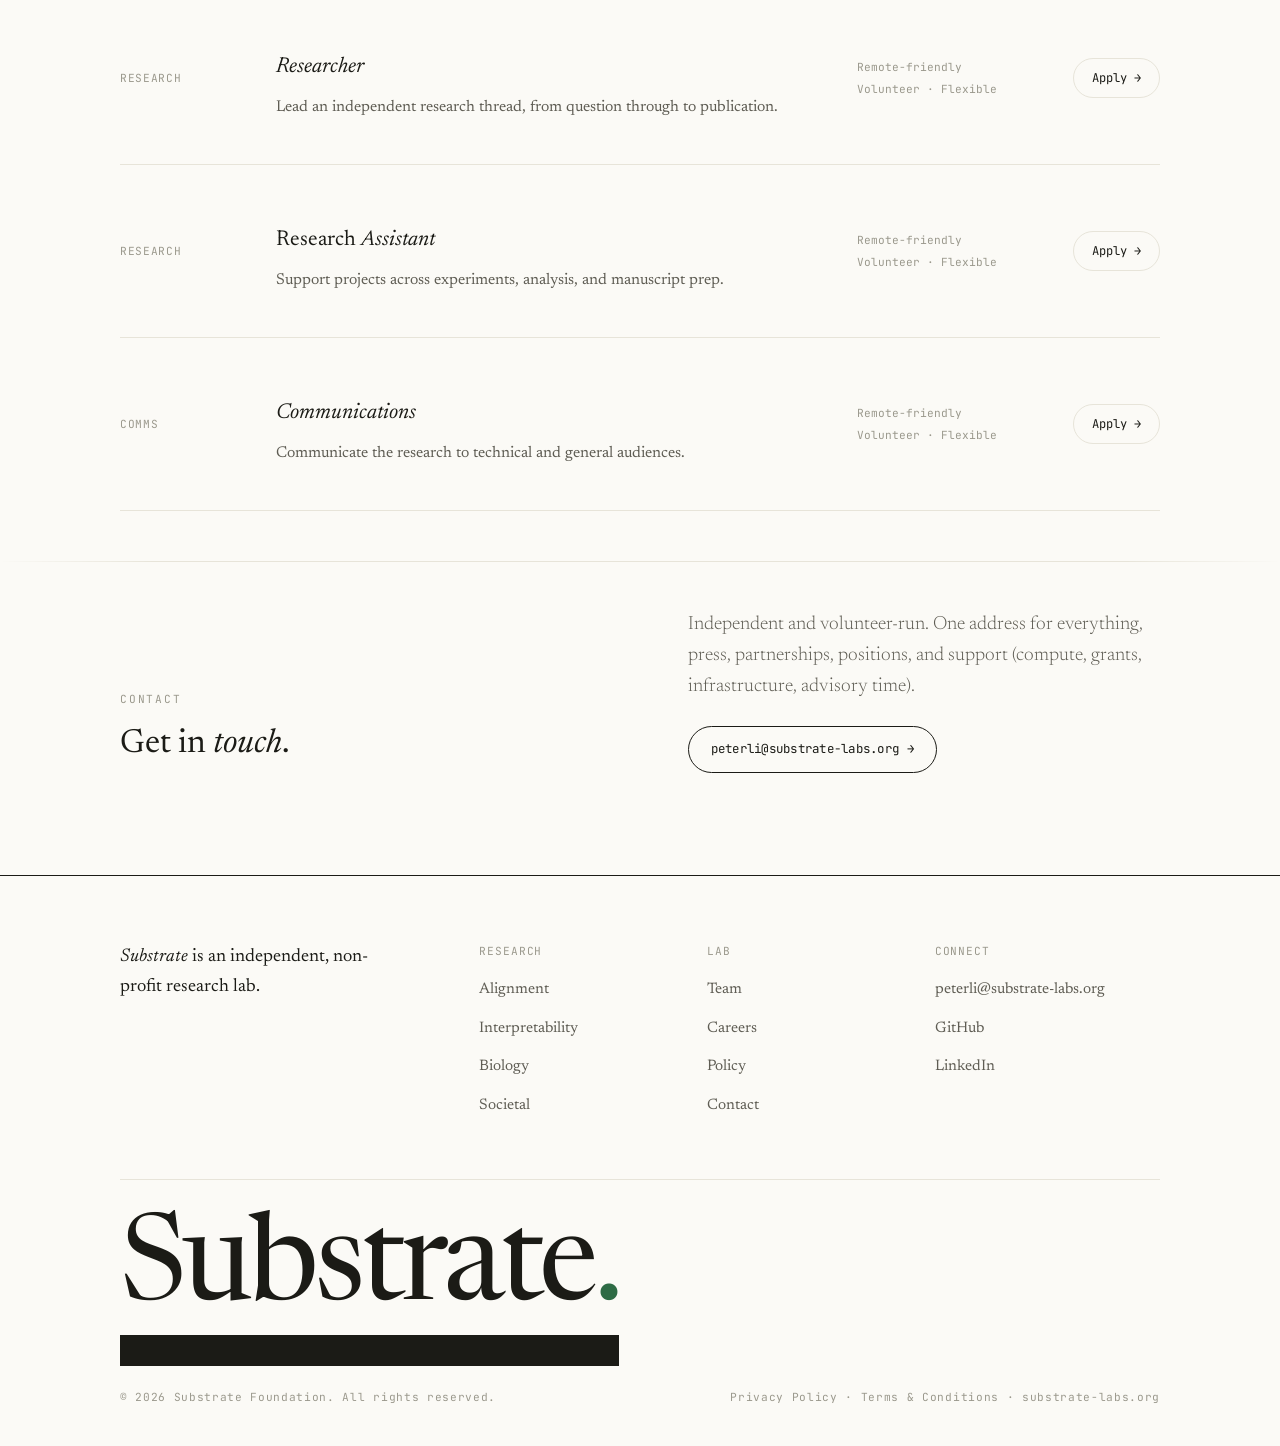
==== commit efdeffc7: "Add Tsinghua affiliation for Josue Godeme" ====
--- a/index.html
+++ b/index.html
@@ -173,7 +173,7 @@
           </a>
           <div class="person">
             <span class="p-name">Josue Godeme</span>
-            <span class="p-role">Researcher</span>
+            <span class="p-role">Researcher · Tsinghua University</span>
           </div>
         </div>
       </div>
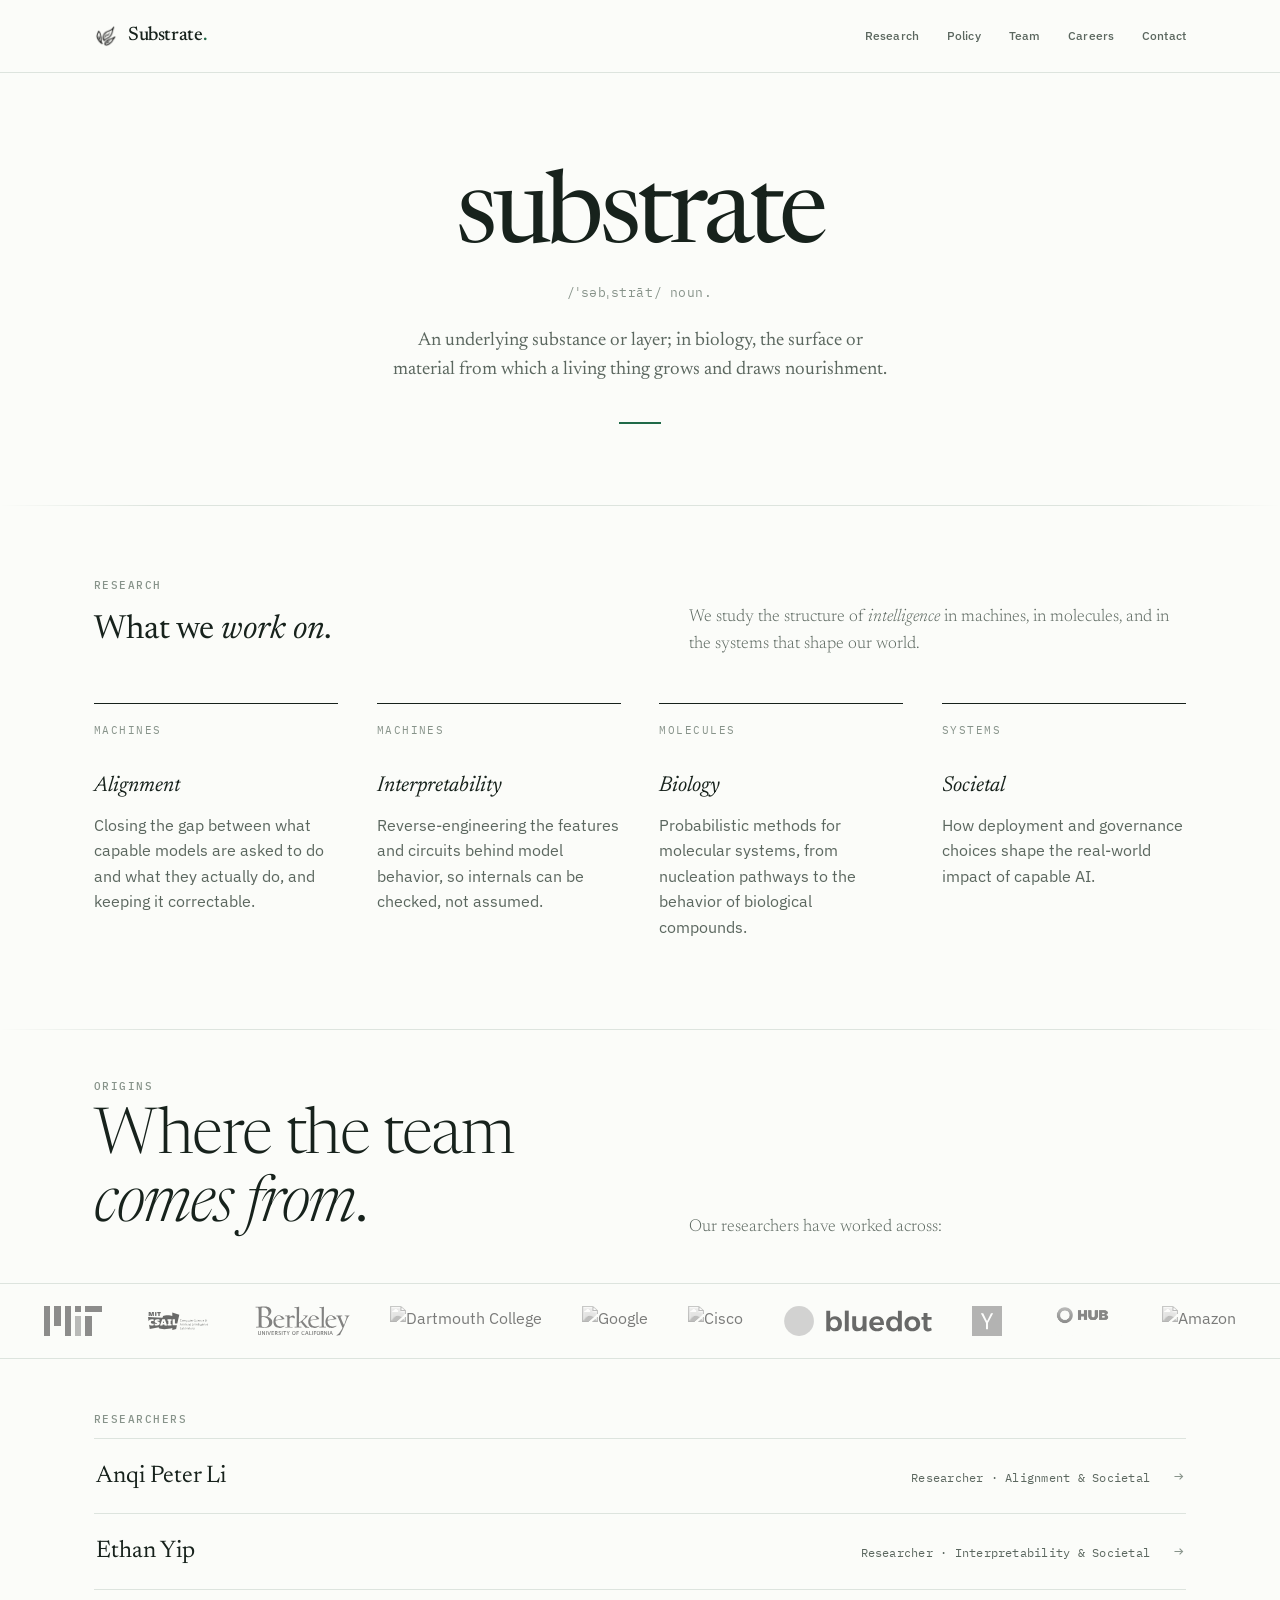
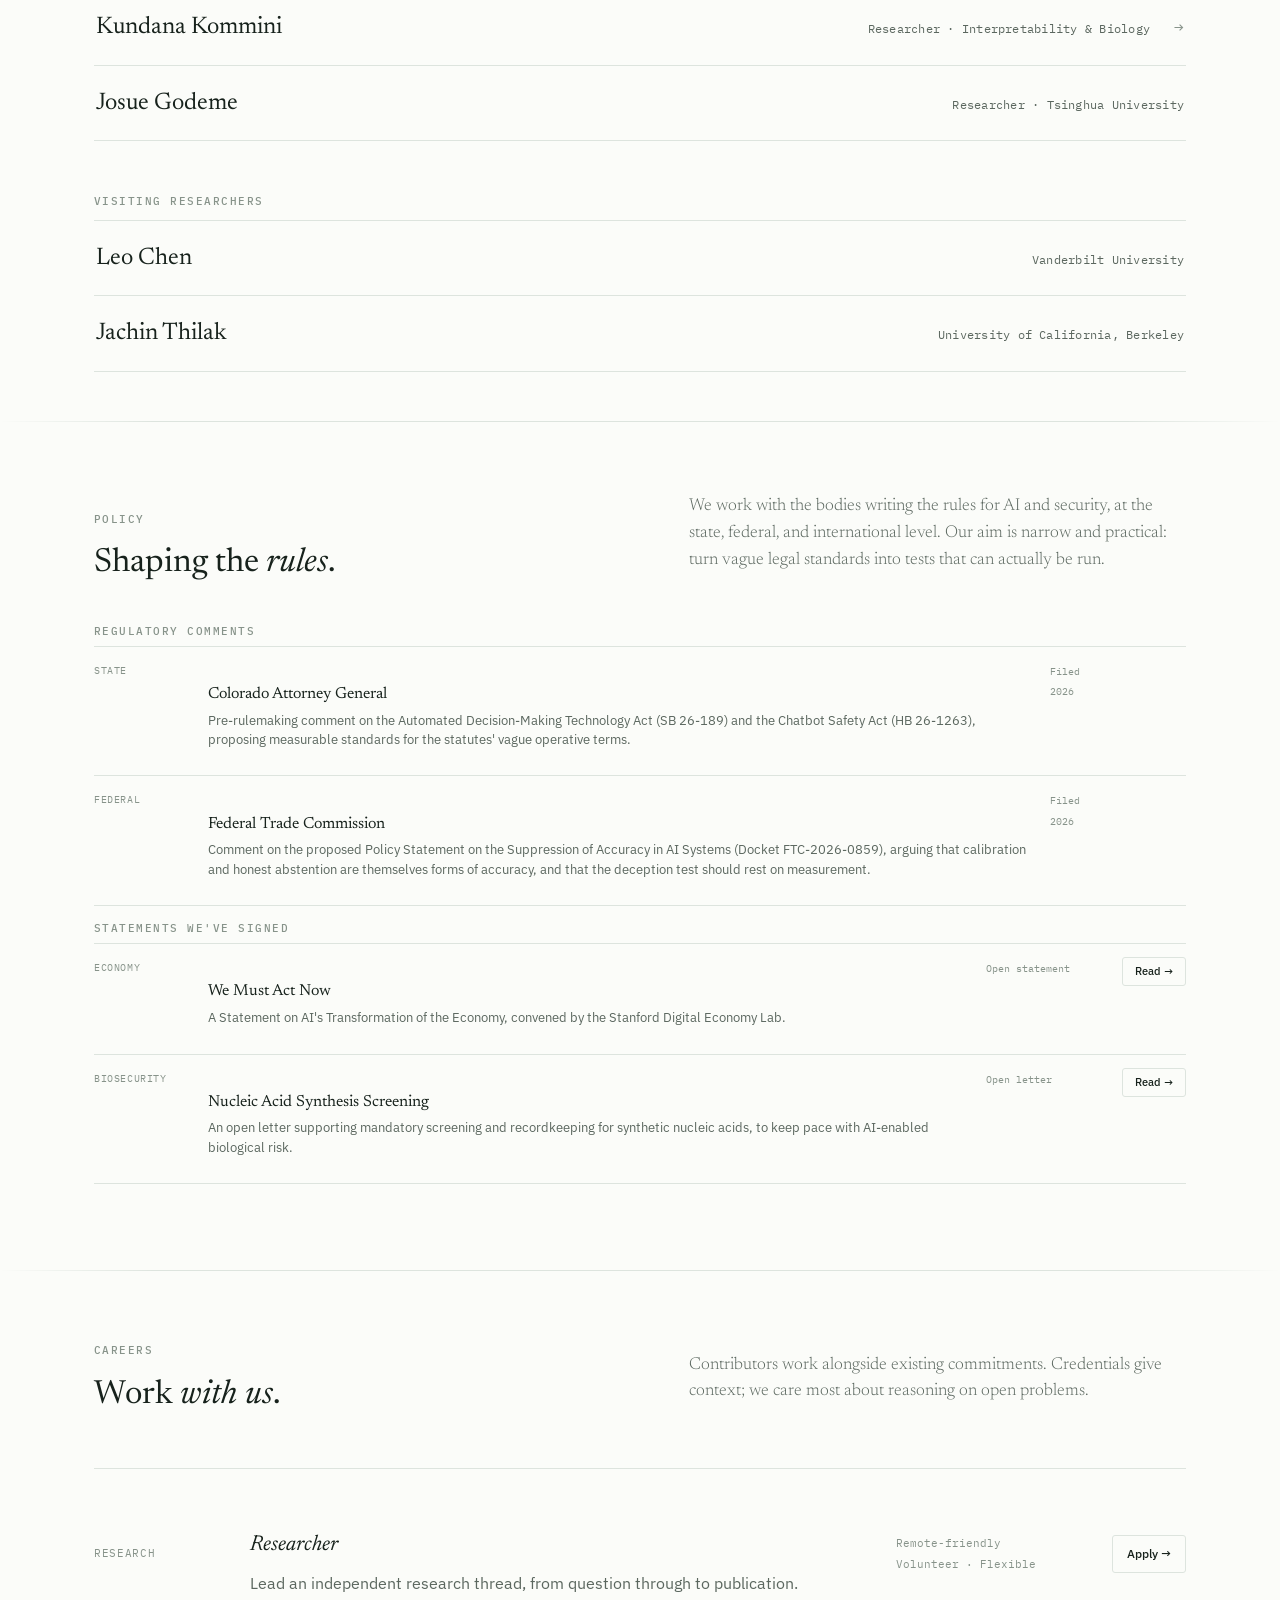
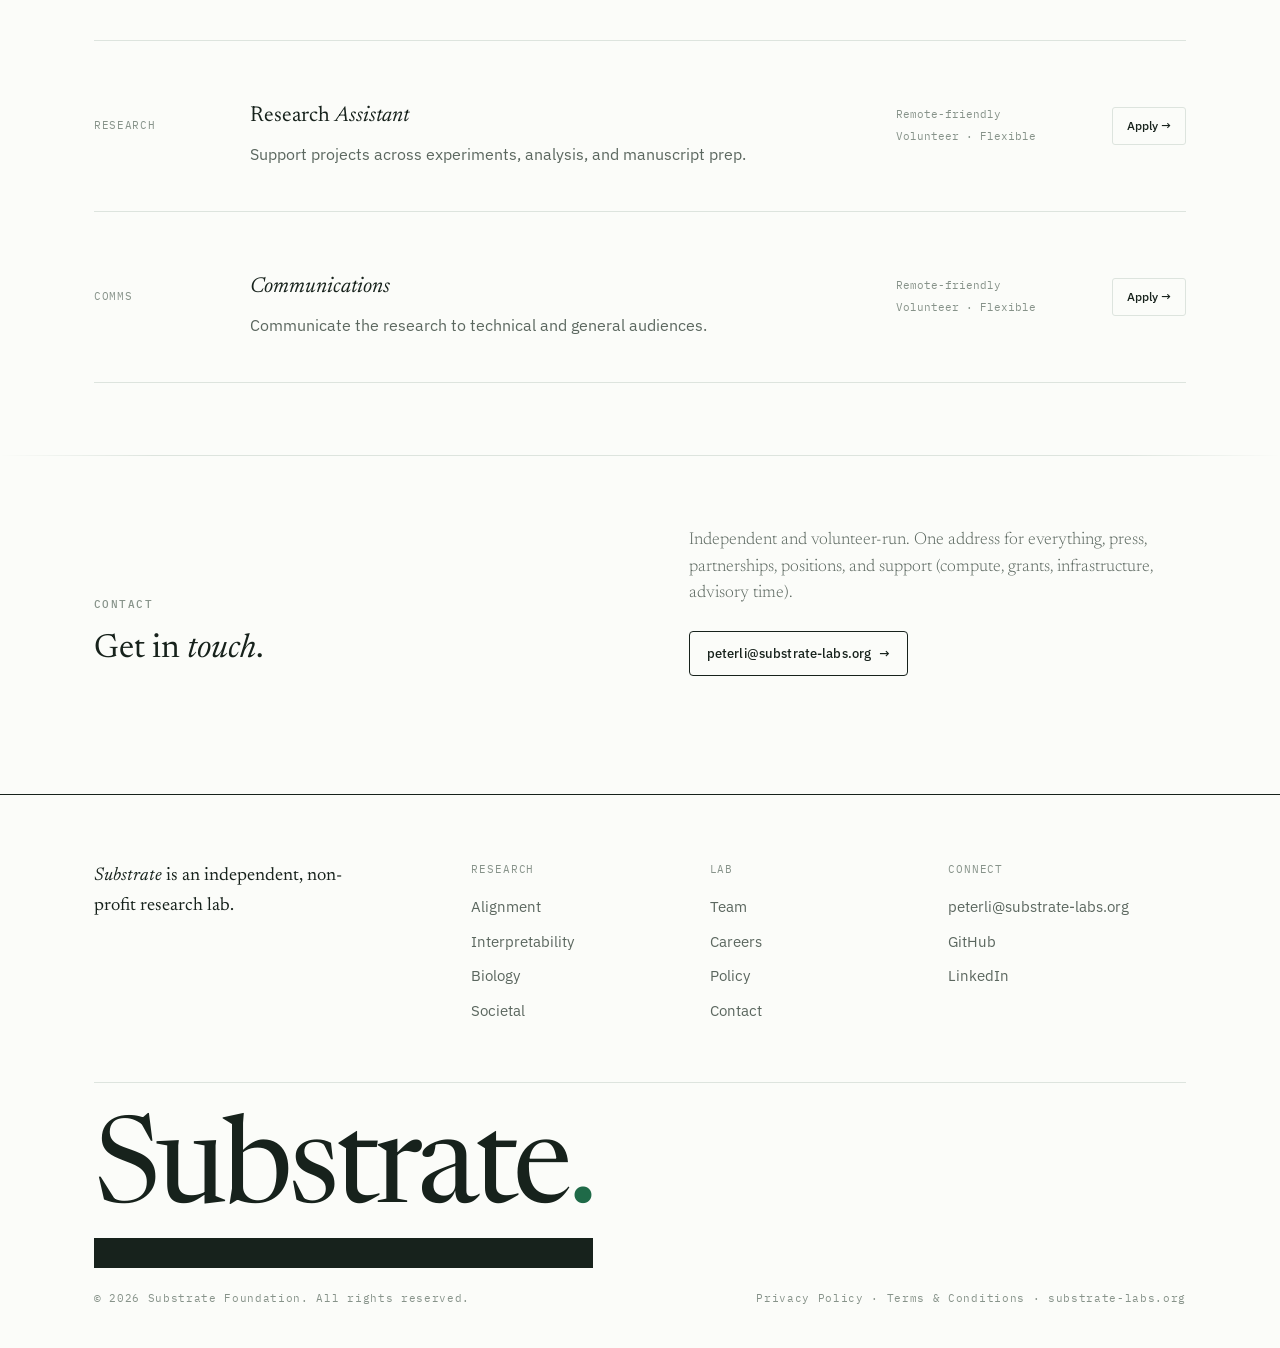
==== commit 33293146: "Refine Substrate visual system" ====
--- a/index.html
+++ b/index.html
@@ -12,10 +12,10 @@
 <link rel="icon" type="image/png" href="/logos/substrate-leaf-icon.png" />
 <link rel="preconnect" href="https://fonts.googleapis.com" />
 <link rel="preconnect" href="https://fonts.gstatic.com" crossorigin />
-<link href="https://fonts.googleapis.com/css2?family=Newsreader:ital,opsz,wght@0,6..72,300;0,6..72,400;0,6..72,500;1,6..72,300;1,6..72,400&family=JetBrains+Mono:wght@300;400;500&display=swap" rel="stylesheet" />
-<link rel="stylesheet" href="style.css?v=13" />
+<link href="https://fonts.googleapis.com/css2?family=IBM+Plex+Mono:wght@400;500&family=IBM+Plex+Sans:ital,wght@0,400;0,500;0,600;1,400&family=Newsreader:ital,opsz,wght@0,6..72,300;0,6..72,400;0,6..72,500;1,6..72,300;1,6..72,400&display=swap" rel="stylesheet" />
+<link rel="stylesheet" href="style.css?v=14" />
 <style>
-  /* Team roster — grouped by role. PIs link to profile pages; others are static rows. */
+  /* Team roster — grouped by role. Researchers with profiles link through; others are static rows. */
   #team .group{margin-top:52px}
   #team .group .eyebrow{margin-bottom:10px}
   #team .roster{border-top:1px solid var(--rule)}
--- a/style.css
+++ b/style.css
@@ -1,21 +1,21 @@
 /* ============================================================
-   Substrate Labs — light editorial redesign
-   Reference feel: Thinking Machines / AMI Labs.
-   Serif (Newsreader) + mono (JetBrains Mono), warm white,
-   generous whitespace, hairline rules, near-monochrome.
+   Substrate Labs — quiet research editorial
+   Newsreader display type, IBM Plex body type, restrained green,
+   and a precise rule system for a calm, legible lab presence.
    ============================================================ */
 
 :root{
-  --bg:#FBFAF6;         /* warm white */
-  --panel:#F1F0E9;      /* subtle raised */
-  --ink:#1B1B16;        /* near-black, warm */
-  --muted:#5F5D54;      /* secondary text */
-  --faint:#9B998D;      /* labels, tertiary */
-  --rule:#E7E4D9;       /* hairlines */
-  --accent:#2E6B45;     /* restrained substrate green */
+  --bg:#FBFCF9;
+  --panel:#F1F4F0;
+  --ink:#17221C;
+  --muted:#5B675F;
+  --faint:#87938A;
+  --rule:#DDE4DE;
+  --accent:#1F6A48;
   --serif:'Newsreader', Georgia, 'Times New Roman', serif;
-  --mono:'JetBrains Mono', ui-monospace, 'SFMono-Regular', monospace;
-  --maxw:1120px;
+  --sans:'IBM Plex Sans', -apple-system, BlinkMacSystemFont, 'Segoe UI', sans-serif;
+  --mono:'IBM Plex Mono', ui-monospace, 'SFMono-Regular', monospace;
+  --maxw:1180px;
 }
 
 *{box-sizing:border-box}
@@ -25,11 +25,10 @@
   margin:0;
   background:var(--bg);
   color:var(--ink);
-  font-family:var(--serif);
+  font-family:var(--sans);
   font-weight:400;
-  font-size:18px;
-  line-height:1.65;
-  font-optical-sizing:auto;
+  font-size:16px;
+  line-height:1.6;
   -webkit-font-smoothing:antialiased;
   text-rendering:optimizeLegibility;
 }
@@ -37,15 +36,17 @@
 a{color:inherit;text-decoration:none}
 em{font-style:italic}
 h1,h2,h3,h4{font-weight:400;margin:0}
-
-.container{max-width:var(--maxw);margin:0 auto;padding:0 40px}
+::selection{background:#D6E8DA;color:var(--ink)}
+:focus-visible{outline:2px solid var(--accent);outline-offset:4px}
+
+.container{max-width:var(--maxw);margin:0 auto;padding:0 44px}
 
 /* label / kicker treatment shared across the site */
 .eyebrow,.paper-group .eyebrow{
   font-family:var(--mono);
-  font-size:.7rem;
-  font-weight:400;
-  letter-spacing:.16em;
+  font-size:.66rem;
+  font-weight:500;
+  letter-spacing:.14em;
   text-transform:uppercase;
   color:var(--faint);
   display:block;
@@ -54,22 +55,22 @@
 /* ── TOP NAV ─────────────────────────────────────────────── */
 .topbar{
   position:sticky;top:0;z-index:50;
-  background:rgba(251,250,246,.86);
+  background:rgba(251,252,249,.94);
   backdrop-filter:saturate(1.4) blur(10px);
   border-bottom:1px solid var(--rule);
 }
-.topbar .row{display:flex;align-items:center;justify-content:space-between;height:74px}
-.mark{display:flex;align-items:center;gap:11px}
-.sprout{height:26px;width:auto;filter:brightness(0)}   /* dark rendering of the leaf mark for the light theme */
-.wordmark-text{font-family:var(--serif);font-size:1.3rem;font-weight:500;letter-spacing:.005em}
+.topbar .row{display:flex;align-items:center;justify-content:space-between;height:72px}
+.mark{display:flex;align-items:center;gap:10px}
+.sprout{height:24px;width:auto;filter:brightness(0) saturate(100%);opacity:.86}
+.wordmark-text{font-family:var(--serif);font-size:1.22rem;font-weight:500;letter-spacing:-.02em}
 .dot{color:var(--accent)}
-nav{display:flex;gap:32px}
+nav{display:flex;gap:28px}
 nav a{
-  position:relative;font-family:var(--mono);font-size:.76rem;letter-spacing:.03em;
-  color:var(--muted);padding-bottom:4px;transition:color .18s;
+  position:relative;font-family:var(--sans);font-size:.78rem;font-weight:500;letter-spacing:.01em;
+  color:var(--muted);padding:5px 0;transition:color .18s;
 }
 nav a::after{
-  content:"";position:absolute;left:0;right:0;bottom:0;height:1.5px;background:var(--accent);
+  content:"";position:absolute;left:0;right:0;bottom:0;height:2px;background:var(--accent);
   transform:scaleX(0);transform-origin:left;transition:transform .28s ease;
 }
 nav a:hover{color:var(--ink)}
@@ -77,36 +78,36 @@
 nav a.active{color:var(--ink)}
 
 /* ── HERO / centered opening (home) ──────────────────────── */
-.hero{padding:clamp(44px,8vh,104px) 0 clamp(40px,6vh,76px);position:relative}
+.hero{padding:clamp(70px,11vh,126px) 0 clamp(62px,9vh,104px);position:relative}
 .hero .tree-stage{display:none}
 .field-canvas{display:none}   /* dark-theme hero animation, retired in the light redesign */
 
-.opening{max-width:760px;margin:0 auto;text-align:center}
-.opening .def{margin-bottom:clamp(30px,5vh,60px)}
-.opening .word{font-family:var(--serif);font-weight:400;font-size:clamp(2.6rem,6vw,4.4rem);line-height:1;letter-spacing:-.012em}
-.opening .pron{font-family:var(--mono);font-size:.78rem;letter-spacing:.06em;color:var(--faint);margin-top:12px}
+.opening{max-width:820px;margin:0 auto;text-align:center}
+.opening .def{margin-bottom:0}
+.opening .word{font-family:var(--serif);font-weight:400;font-size:clamp(3.6rem,8vw,6.2rem);line-height:.94;letter-spacing:-.045em}
+.opening .pron{font-family:var(--mono);font-size:.7rem;letter-spacing:.05em;color:var(--faint);margin-top:18px}
 .opening .pron .pos{font-style:normal}
-.opening .sense{font-family:var(--serif);font-size:1.12rem;color:var(--muted);max-width:48ch;margin:16px auto 0;line-height:1.55}
-.opening .def::after{content:"";display:block;width:44px;height:1px;background:var(--rule);margin:clamp(26px,4.5vh,46px) auto 0}
+.opening .sense{font-family:var(--serif);font-size:clamp(1.02rem,1.6vw,1.18rem);color:var(--muted);max-width:50ch;margin:22px auto 0;line-height:1.55}
+.opening .def::after{content:"";display:block;width:42px;height:2px;background:var(--accent);margin:38px auto 0}
 .opening .hero-statement{font-family:var(--serif);font-weight:300;font-size:clamp(1.9rem,3.6vw,3rem);line-height:1.14;letter-spacing:-.015em;max-width:24ch;margin:0 auto}
 .opening .lede{max-width:52ch;margin:22px auto 0}
 .opening .actions{justify-content:center;margin-top:30px}
 .hero-statement{
   font-family:var(--serif);font-weight:300;
-  font-size:clamp(2.1rem,4.6vw,3.9rem);
+  font-size:clamp(2rem,4.4vw,3.6rem);
   line-height:1.12;letter-spacing:-.018em;
   margin:0 0 .55em;max-width:22ch;
 }
 .lede{
   font-family:var(--serif);font-weight:300;
-  font-size:clamp(1.1rem,1.5vw,1.28rem);
-  line-height:1.6;color:var(--muted);
+  font-size:clamp(1.04rem,1.35vw,1.18rem);
+  line-height:1.55;color:var(--muted);
   max-width:56ch;margin:0;
 }
 .actions{display:flex;gap:14px;flex-wrap:wrap;margin-top:34px}
 .btn{
-  font-family:var(--mono);font-size:.78rem;letter-spacing:.02em;
-  padding:12px 22px;border:1px solid var(--ink);border-radius:999px;
+  font-family:var(--sans);font-size:.82rem;font-weight:500;letter-spacing:.01em;
+  padding:11px 17px;border:1px solid var(--ink);border-radius:4px;
   color:var(--ink);display:inline-flex;align-items:center;gap:8px;
   transition:background .15s,color .15s,border-color .15s;
 }
@@ -119,7 +120,7 @@
 /* ── RESEARCH-AREA PILLARS (home) ────────────────────────── */
 .pillars{
   max-width:var(--maxw);margin:0 auto;
-  padding:clamp(30px,5vh,60px) 40px clamp(50px,8vh,100px);
+  padding:clamp(30px,5vh,60px) 44px clamp(50px,8vh,100px);
   display:grid;grid-template-columns:repeat(2,minmax(0,1fr));
   gap:clamp(30px,4vw,64px);
 }
@@ -131,18 +132,18 @@
 }
 .research-lead .actions{margin-top:0}
 .pillar-grid{
-  display:grid;grid-template-columns:repeat(2,minmax(0,1fr));
-  gap:clamp(30px,4vw,60px);margin-top:clamp(44px,6vh,72px);
-}
-.pillar{padding-top:22px;border-top:1px solid var(--ink)}
+  display:grid;grid-template-columns:repeat(4,minmax(0,1fr));
+  gap:clamp(24px,3vw,40px);margin-top:clamp(40px,5vh,62px);
+}
+.pillar{padding-top:18px;border-top:1px solid var(--ink)}
 .pillar .n{
   font-family:var(--mono);font-size:.66rem;letter-spacing:.14em;
   text-transform:uppercase;color:var(--faint);margin-bottom:14px;
 }
-.pillar h3{font-family:var(--serif);font-size:1.6rem;margin-bottom:12px}
-.pillar p{color:var(--muted);font-size:1.02rem;margin:0 0 18px}
+.pillar h3{font-family:var(--serif);font-size:1.42rem;margin-bottom:12px}
+.pillar p{color:var(--muted);font-size:1rem;margin:0 0 18px}
 .more{
-  font-family:var(--mono);font-size:.74rem;letter-spacing:.02em;
+  font-family:var(--sans);font-size:.78rem;font-weight:500;letter-spacing:.01em;
   color:var(--ink);border-bottom:1px solid var(--rule);padding-bottom:2px;
 }
 .more:hover{border-color:var(--ink)}
@@ -151,22 +152,18 @@
 .origins{padding:clamp(40px,5.5vh,78px) 0;position:relative}
 .origins .stack{display:grid;grid-template-columns:1.1fr 1fr;gap:48px;align-items:end}
 .marquee{
-  margin-top:44px;overflow:hidden;
-  -webkit-mask-image:linear-gradient(90deg,transparent 0,#000 7%,#000 93%,transparent 100%);
-  mask-image:linear-gradient(90deg,transparent 0,#000 7%,#000 93%,transparent 100%);
-}
-.track{display:flex;align-items:center;width:max-content;animation:marquee 46s linear infinite}
-.marquee:hover .track{animation-play-state:paused}
-.item{display:flex;align-items:center;padding:0 34px;flex:0 0 auto}
+  margin-top:42px;overflow:hidden;border-top:1px solid var(--rule);border-bottom:1px solid var(--rule);
+}
+.track{display:flex;align-items:center;justify-content:space-between;gap:30px;width:auto;padding:22px 44px}
+.item{display:flex;align-items:center;padding:0;flex:0 1 auto}
+.item[aria-hidden="true"]{display:none}
 .item .logo{height:30px;display:flex;align-items:center}
 .item .logo img{height:100%;width:auto;object-fit:contain;filter:grayscale(1);opacity:.58;transition:opacity .2s}
 .item:hover .logo img{opacity:.9}
 .item .label{display:none}
-@keyframes marquee{from{transform:translateX(0)}to{transform:translateX(-50%)}}
-@media(prefers-reduced-motion:reduce){.track{animation:none;flex-wrap:wrap;width:auto;gap:18px 30px}}
 
 /* ── GENERIC PAGE HEAD (subpages) ────────────────────────── */
-.page-head{padding:clamp(72px,11vh,140px) 0 clamp(28px,5vh,56px)}
+.page-head{padding:clamp(68px,10vh,118px) 0 clamp(30px,5vh,58px)}
 .page-head .stack{display:grid;grid-template-columns:1.1fr 1fr;gap:48px;align-items:end}
 .display{
   font-family:var(--serif);font-weight:300;
@@ -175,13 +172,13 @@
 }
 
 /* ── SECTION + its header pair ───────────────────────────── */
-.section{padding:clamp(40px,5.5vh,78px) 0;position:relative}
+.section{padding:clamp(58px,8vh,100px) 0;position:relative}
 .section::before,.origins::before{
   content:"";position:absolute;top:0;left:0;right:0;height:1px;background:var(--rule);
   -webkit-mask-image:linear-gradient(90deg,transparent,#000 12%,#000 88%,transparent);
   mask-image:linear-gradient(90deg,transparent,#000 12%,#000 88%,transparent);
 }
-.head{display:grid;grid-template-columns:1.1fr 1fr;gap:48px;align-items:end;margin-bottom:52px}
+.head{display:grid;grid-template-columns:1.1fr 1fr;gap:48px;align-items:end;margin-bottom:46px}
 .head h2{font-family:var(--serif);font-size:clamp(1.8rem,3vw,2.6rem);margin-top:.3em}
 .section .container h2{font-family:var(--serif);font-size:clamp(1.7rem,2.6vw,2.3rem)}
 .section .container h3{font-family:var(--serif);font-size:1.35rem;margin:1.4em 0 .4em}
@@ -189,14 +186,14 @@
 .soon{
   font-family:var(--mono);font-size:.68rem;letter-spacing:.08em;
   text-transform:uppercase;color:var(--faint);
-  border:1px solid var(--rule);border-radius:999px;padding:3px 11px;display:inline-block;
+  border:1px solid var(--rule);border-radius:3px;padding:3px 9px;display:inline-block;
 }
 
 /* ── DEFINITION block (research top) ─────────────────────── */
-.definition{padding:clamp(40px,6vh,84px) 0 0}
-.entry{max-width:660px}
+.definition{padding:clamp(48px,7vh,88px) 0 0}
+.entry{max-width:720px}
 .word-row{display:flex;align-items:baseline;gap:14px;flex-wrap:wrap;border-bottom:1px solid var(--ink);padding-bottom:16px}
-.word{font-family:var(--serif);font-size:clamp(2.2rem,5vw,3.4rem)}
+.word{font-family:var(--serif);font-size:clamp(2.7rem,5vw,4rem);letter-spacing:-.03em}
 .ipa,.pos{font-family:var(--mono);font-size:.8rem;color:var(--faint);font-style:normal}
 .senses{margin:24px 0 0;padding-left:22px}
 .senses li{margin-bottom:6px}
@@ -205,9 +202,9 @@
 .example{color:var(--faint);font-style:italic;margin:0}
 
 /* ── RESEARCH DIRECTIONS (essay entries) ─────────────────── */
-.direction-block{padding:clamp(42px,6vh,84px) 0;border-top:1px solid var(--rule)}
+.direction-block{padding:clamp(48px,7vh,92px) 0;border-top:1px solid var(--rule)}
 .direction-block:first-child{border-top:none}
-.direction-block .stack{display:block;max-width:760px}
+.direction-block .stack{display:block;max-width:860px}
 .direction-block .n{
   font-family:var(--mono);font-size:.68rem;letter-spacing:.14em;
   text-transform:uppercase;color:var(--faint);line-height:1.5;margin-bottom:18px;
@@ -217,7 +214,7 @@
 .threads{list-style:none;margin:24px 0 0;padding:0;display:grid;gap:0}
 .threads li{
   display:grid;grid-template-columns:44px 1fr;gap:12px;align-items:baseline;
-  padding:15px 0;border-top:1px solid var(--rule);color:var(--muted);
+  padding:16px 0;border-top:1px solid var(--rule);color:var(--muted);font-size:1rem;line-height:1.5;
 }
 .idx{font-family:var(--mono);font-size:.72rem;color:var(--faint)}
 
@@ -225,7 +222,7 @@
 .member-grid{display:grid;grid-template-columns:repeat(3,minmax(0,1fr));gap:44px}
 .member-link{display:block}
 .member .photo{
-  aspect-ratio:1/1;background:var(--panel);border:1px solid var(--rule);
+  aspect-ratio:1/1;background:var(--panel);border:1px solid var(--rule);border-radius:2px;
   overflow:hidden;margin-bottom:18px;display:flex;align-items:center;justify-content:center;
 }
 .member .photo img{width:100%;height:100%;object-fit:cover}
@@ -247,8 +244,8 @@
 .role-item p{color:var(--muted);font-size:.98rem;margin:0;max-width:46ch}
 .role-item .meta{display:flex;flex-direction:column;gap:4px;font-family:var(--mono);font-size:.7rem;color:var(--faint)}
 .apply{
-  font-family:var(--mono);font-size:.76rem;color:var(--ink);white-space:nowrap;
-  border:1px solid var(--rule);border-radius:999px;padding:9px 18px;transition:.15s;
+  font-family:var(--sans);font-size:.78rem;font-weight:500;color:var(--ink);white-space:nowrap;
+  border:1px solid var(--rule);border-radius:3px;padding:8px 14px;transition:.15s;
 }
 .apply:hover{border-color:var(--ink);background:var(--ink);color:var(--bg)}
 
@@ -258,18 +255,18 @@
 .back:hover{color:var(--ink)}
 .profile .stack{display:grid;grid-template-columns:240px 1fr;gap:52px;align-items:start}
 .profile .photo{
-  aspect-ratio:1/1;background:var(--panel);border:1px solid var(--rule);
+  aspect-ratio:1/1;background:var(--panel);border:1px solid var(--rule);border-radius:2px;
   overflow:hidden;display:flex;align-items:center;justify-content:center;
 }
 .profile .photo img{width:100%;height:100%;object-fit:cover}
 .profile .photo .mono{font-family:var(--mono);font-size:2rem;color:var(--faint)}
-.detail .role{font-family:var(--mono);font-size:.74rem;letter-spacing:.03em;color:var(--faint);margin-bottom:12px}
-.detail h1{font-family:var(--serif);font-weight:300;font-size:clamp(2rem,4vw,3rem);margin-bottom:22px}
-.detail .bio{color:var(--muted);font-size:1.1rem;max-width:60ch;margin:0 0 30px}
+.detail .role{font-family:var(--mono);font-size:.7rem;letter-spacing:.03em;color:var(--faint);margin-bottom:12px}
+.detail h1{font-family:var(--serif);font-weight:300;font-size:clamp(2.3rem,4vw,3.4rem);letter-spacing:-.03em;margin-bottom:22px}
+.detail .bio{font-family:var(--serif);color:var(--muted);font-size:1.12rem;max-width:60ch;margin:0 0 30px;line-height:1.55}
 .areas{margin-bottom:28px}
 .areas h2{font-family:var(--mono);font-size:.72rem;letter-spacing:.08em;text-transform:uppercase;color:var(--faint);margin-bottom:12px}
 .tags{display:flex;gap:10px;flex-wrap:wrap}
-.tags a{font-family:var(--mono);font-size:.76rem;border:1px solid var(--rule);border-radius:999px;padding:6px 15px;color:var(--muted);transition:.15s}
+.tags a{font-family:var(--sans);font-size:.78rem;font-weight:500;border:1px solid var(--rule);border-radius:3px;padding:6px 12px;color:var(--muted);transition:.15s}
 .tags a:hover{border-color:var(--ink);color:var(--ink)}
 .contact{display:flex;gap:20px}
 .contact a{display:inline-flex;align-items:center;gap:8px;font-family:var(--mono);font-size:.78rem;color:var(--muted);transition:.15s}
@@ -336,14 +333,14 @@
 
 /* ── RESPONSIVE ──────────────────────────────────────────── */
 @media(max-width:860px){
-  body{font-size:17px}
-  .container{padding:0 24px}
-  nav{gap:16px}
-  nav a{font-size:.72rem}
+  body{font-size:16px}
+  .container{padding:0 28px}
+  nav{gap:18px}
+  nav a{font-size:.75rem}
   .hero .stack{max-width:none}
   .page-head .stack,.origins .stack,.head{grid-template-columns:1fr;gap:20px;align-items:start}
-  .pillars{grid-template-columns:1fr;padding-left:24px;padding-right:24px}
-  .pillar-grid{grid-template-columns:1fr}
+  .pillars{grid-template-columns:1fr;padding-left:28px;padding-right:28px}
+  .pillar-grid{grid-template-columns:repeat(2,minmax(0,1fr));gap:28px}
   .member-grid{grid-template-columns:1fr;gap:36px}
   .contact-grid{grid-template-columns:1fr}
   .profile .stack{grid-template-columns:1fr;gap:28px}
@@ -358,5 +355,12 @@
   .paper-table tr{padding:16px 0;border-bottom:1px solid var(--rule)}
 }
 @media(max-width:520px){
+  .topbar .row{height:auto;padding-top:14px;padding-bottom:14px;gap:12px;flex-wrap:wrap}
+  .topbar nav{width:100%;justify-content:space-between;gap:8px;order:2}
+  .topbar nav a{font-size:.72rem}
+  .track{justify-content:flex-start;overflow-x:auto;padding:20px 28px;gap:28px}
+  .item{flex:0 0 auto}
+  .pillar-grid{grid-template-columns:1fr}
+  .container{padding:0 22px}
   .row1{grid-template-columns:1fr;gap:32px}
 }
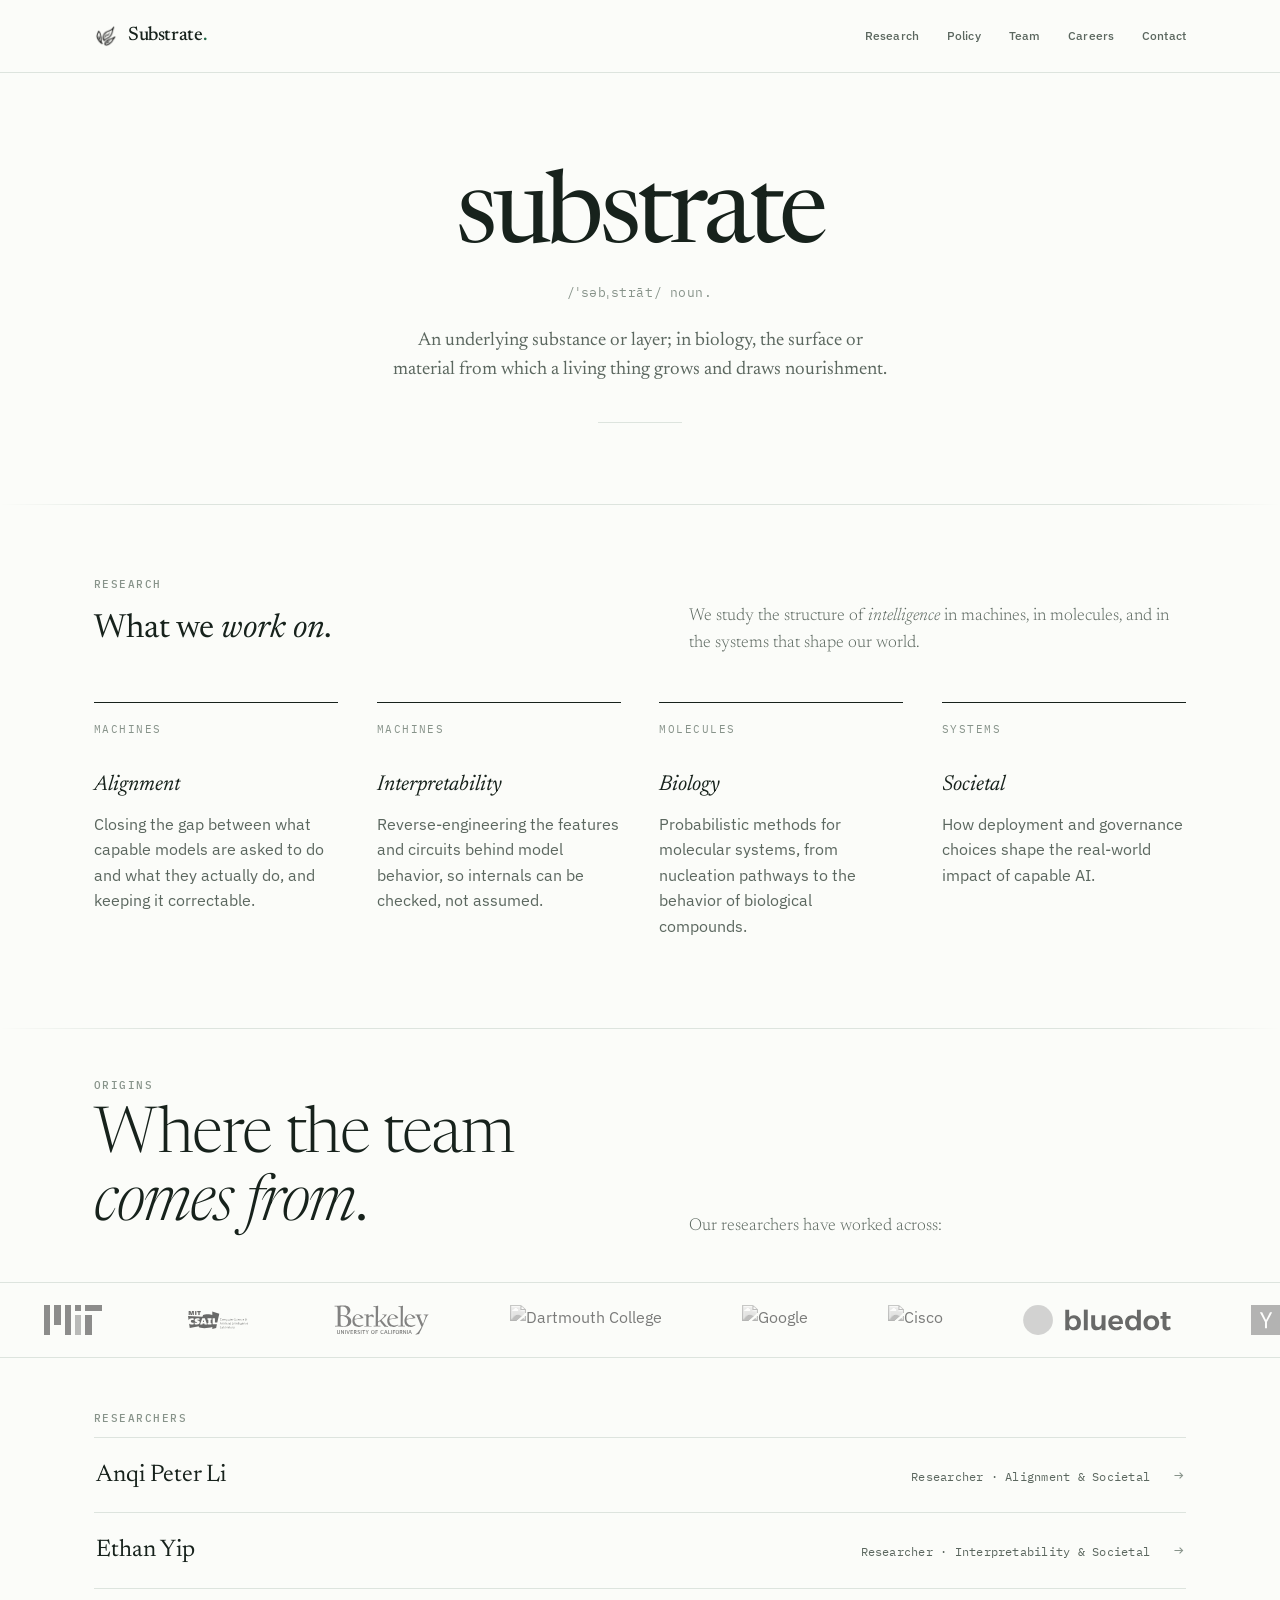
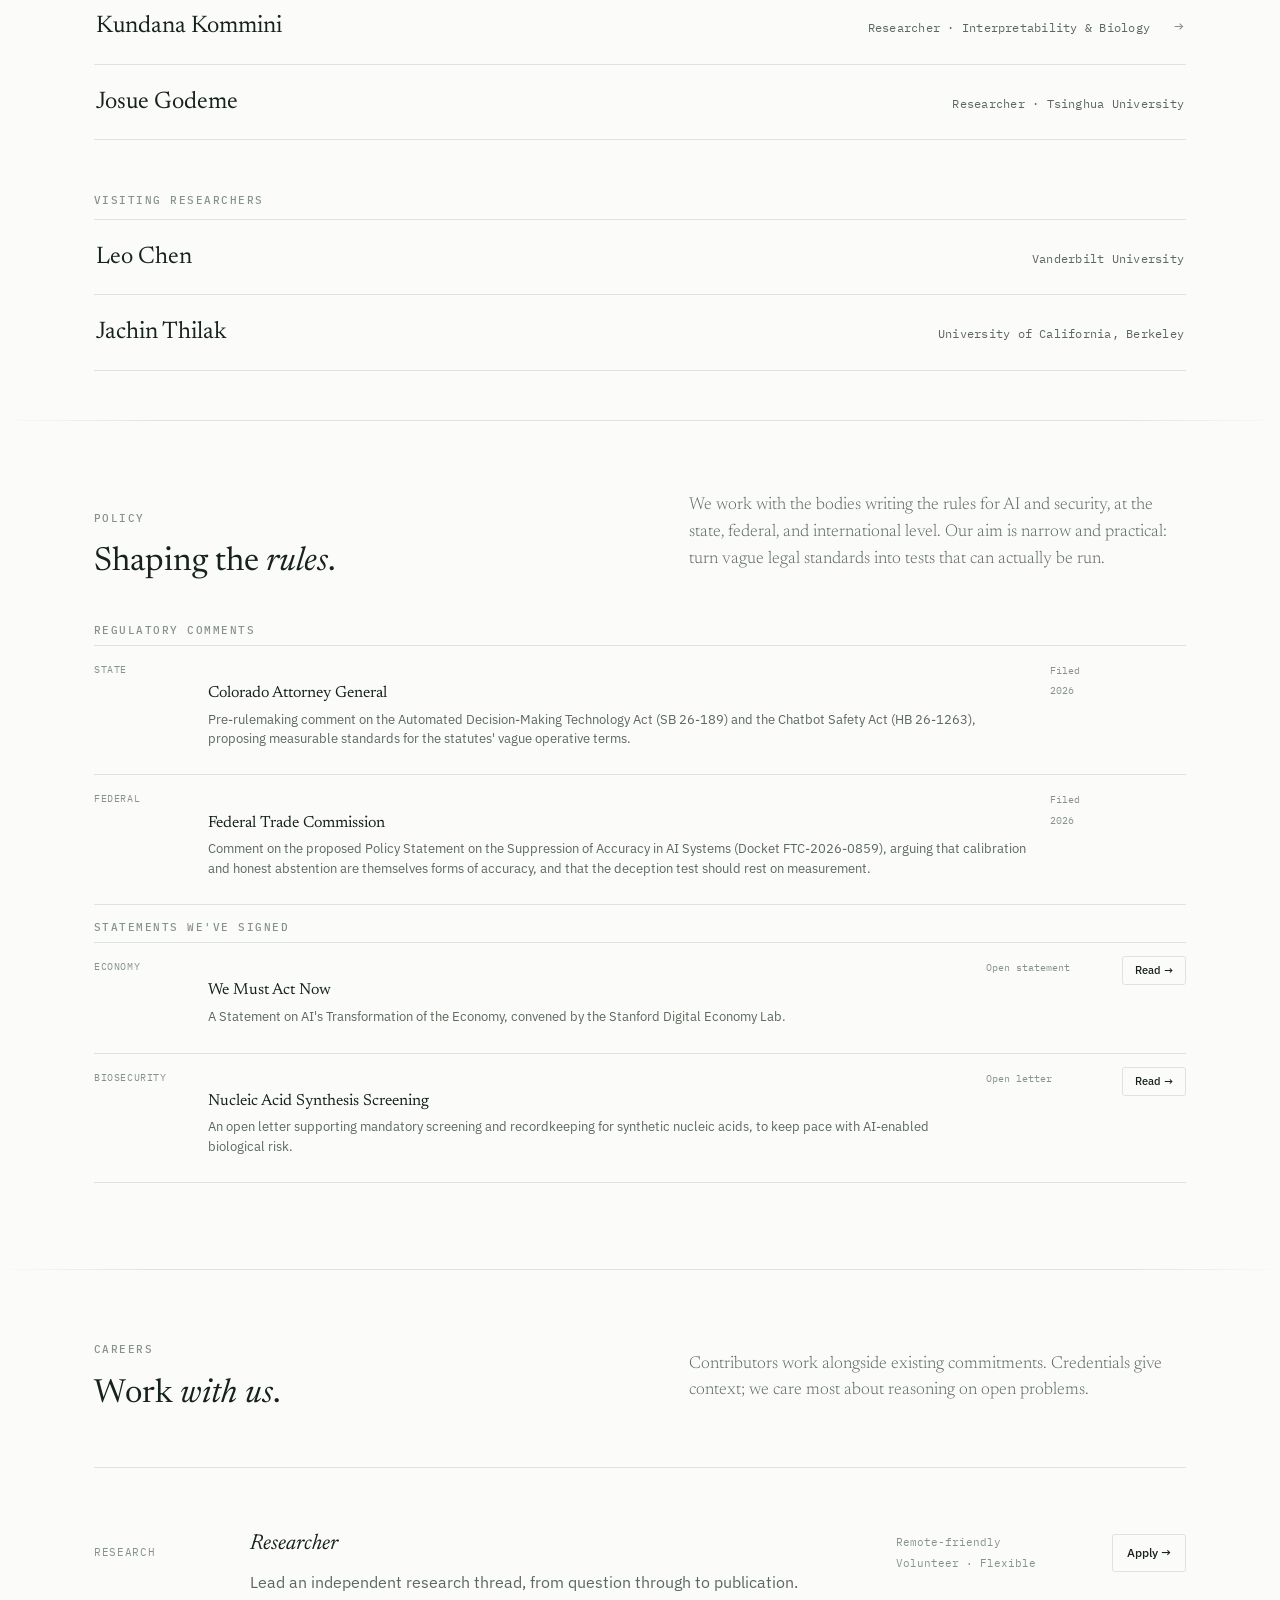
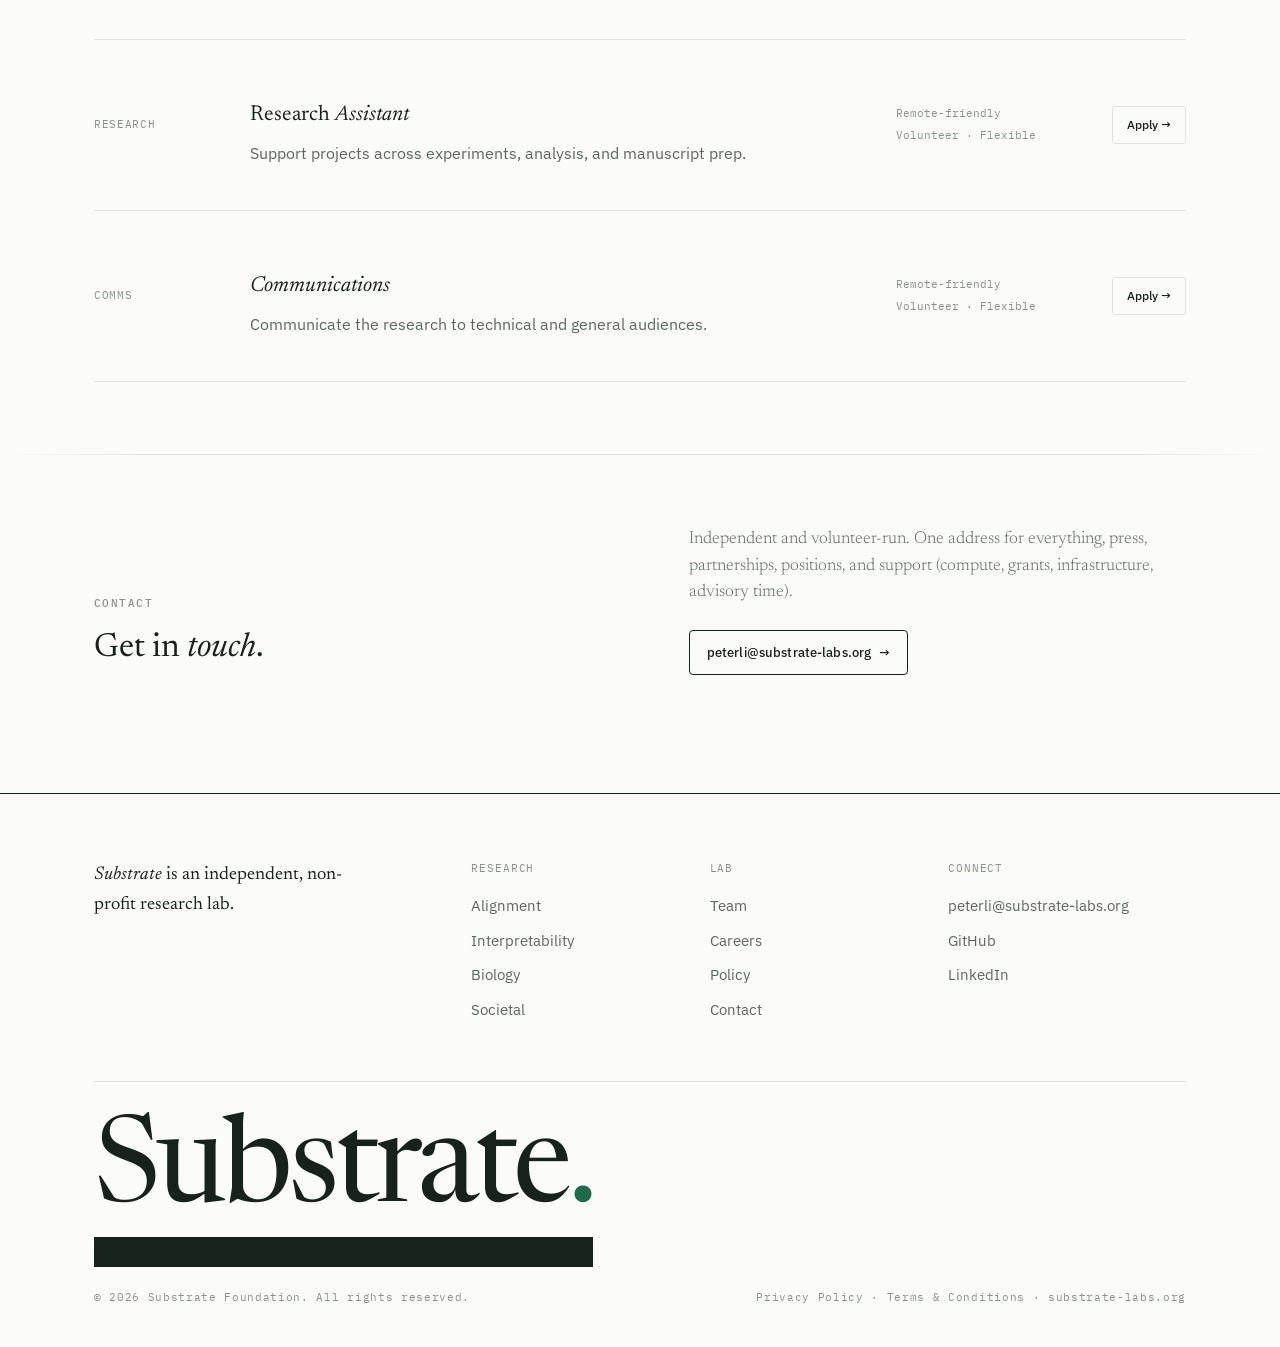
==== commit c0283a34: "Add restrained motion to Substrate site" ====
--- a/index.html
+++ b/index.html
@@ -13,7 +13,7 @@
 <link rel="preconnect" href="https://fonts.googleapis.com" />
 <link rel="preconnect" href="https://fonts.gstatic.com" crossorigin />
 <link href="https://fonts.googleapis.com/css2?family=IBM+Plex+Mono:wght@400;500&family=IBM+Plex+Sans:ital,wght@0,400;0,500;0,600;1,400&family=Newsreader:ital,opsz,wght@0,6..72,300;0,6..72,400;0,6..72,500;1,6..72,300;1,6..72,400&display=swap" rel="stylesheet" />
-<link rel="stylesheet" href="style.css?v=14" />
+<link rel="stylesheet" href="style.css?v=15" />
 <style>
   /* Team roster — grouped by role. Researchers with profiles link through; others are static rows. */
   #team .group{margin-top:52px}
--- a/style.css
+++ b/style.css
@@ -1,7 +1,8 @@
 /* ============================================================
    Substrate Labs — quiet research editorial
    Newsreader display type, IBM Plex body type, restrained green,
-   and a precise rule system for a calm, legible lab presence.
+   a precise rule system for a calm, legible lab presence, and one
+   restrained motion language that gives the page a pulse.
    ============================================================ */
 
 :root{
@@ -83,12 +84,23 @@
 .field-canvas{display:none}   /* dark-theme hero animation, retired in the light redesign */
 
 .opening{max-width:820px;margin:0 auto;text-align:center}
-.opening .def{margin-bottom:0}
+.opening .def{margin-bottom:0;position:relative}
 .opening .word{font-family:var(--serif);font-weight:400;font-size:clamp(3.6rem,8vw,6.2rem);line-height:.94;letter-spacing:-.045em}
 .opening .pron{font-family:var(--mono);font-size:.7rem;letter-spacing:.05em;color:var(--faint);margin-top:18px}
 .opening .pron .pos{font-style:normal}
 .opening .sense{font-family:var(--serif);font-size:clamp(1.02rem,1.6vw,1.18rem);color:var(--muted);max-width:50ch;margin:22px auto 0;line-height:1.55}
-.opening .def::after{content:"";display:block;width:42px;height:2px;background:var(--accent);margin:38px auto 0}
+.opening .def::before{
+  content:"";position:absolute;left:50%;bottom:-2px;width:5px;height:5px;border-radius:50%;
+  background:var(--accent);opacity:0;transform:translateX(-42px);
+  animation:signal-sweep 5.5s cubic-bezier(.45,0,.55,1) infinite;
+}
+.opening .def::after{content:"";display:block;width:84px;height:1px;background:var(--rule);margin:38px auto 0}
+@keyframes signal-sweep{
+  0%{opacity:0;transform:translateX(-42px)}
+  10%,88%{opacity:1}
+  50%{opacity:1;transform:translateX(42px)}
+  100%{opacity:0;transform:translateX(-42px)}
+}
 .opening .hero-statement{font-family:var(--serif);font-weight:300;font-size:clamp(1.9rem,3.6vw,3rem);line-height:1.14;letter-spacing:-.015em;max-width:24ch;margin:0 auto}
 .opening .lede{max-width:52ch;margin:22px auto 0}
 .opening .actions{justify-content:center;margin-top:30px}
@@ -154,13 +166,14 @@
 .marquee{
   margin-top:42px;overflow:hidden;border-top:1px solid var(--rule);border-bottom:1px solid var(--rule);
 }
-.track{display:flex;align-items:center;justify-content:space-between;gap:30px;width:auto;padding:22px 44px}
-.item{display:flex;align-items:center;padding:0;flex:0 1 auto}
-.item[aria-hidden="true"]{display:none}
+.track{display:flex;align-items:center;gap:24px;width:max-content;padding:22px 16px;animation:origin-drift 48s linear infinite}
+.marquee:hover .track{animation-play-state:paused}
+.item{display:flex;align-items:center;padding:0 28px;flex:0 0 auto}
 .item .logo{height:30px;display:flex;align-items:center}
 .item .logo img{height:100%;width:auto;object-fit:contain;filter:grayscale(1);opacity:.58;transition:opacity .2s}
 .item:hover .logo img{opacity:.9}
 .item .label{display:none}
+@keyframes origin-drift{from{transform:translateX(0)}to{transform:translateX(-50%)} }
 
 /* ── GENERIC PAGE HEAD (subpages) ────────────────────────── */
 .page-head{padding:clamp(68px,10vh,118px) 0 clamp(30px,5vh,58px)}
@@ -358,9 +371,15 @@
   .topbar .row{height:auto;padding-top:14px;padding-bottom:14px;gap:12px;flex-wrap:wrap}
   .topbar nav{width:100%;justify-content:space-between;gap:8px;order:2}
   .topbar nav a{font-size:.72rem}
-  .track{justify-content:flex-start;overflow-x:auto;padding:20px 28px;gap:28px}
+  .track{justify-content:flex-start;overflow-x:auto;padding:20px 28px;gap:28px;animation:none}
+  .item[aria-hidden="true"]{display:none}
   .item{flex:0 0 auto}
   .pillar-grid{grid-template-columns:1fr}
   .container{padding:0 22px}
   .row1{grid-template-columns:1fr;gap:32px}
 }
+@media(prefers-reduced-motion:reduce){
+  .opening .def::before{animation:none;opacity:0}
+  .track{animation:none;flex-wrap:wrap;width:auto;justify-content:flex-start;gap:18px 30px;padding-left:44px;padding-right:44px}
+  .item[aria-hidden="true"]{display:none}
+}
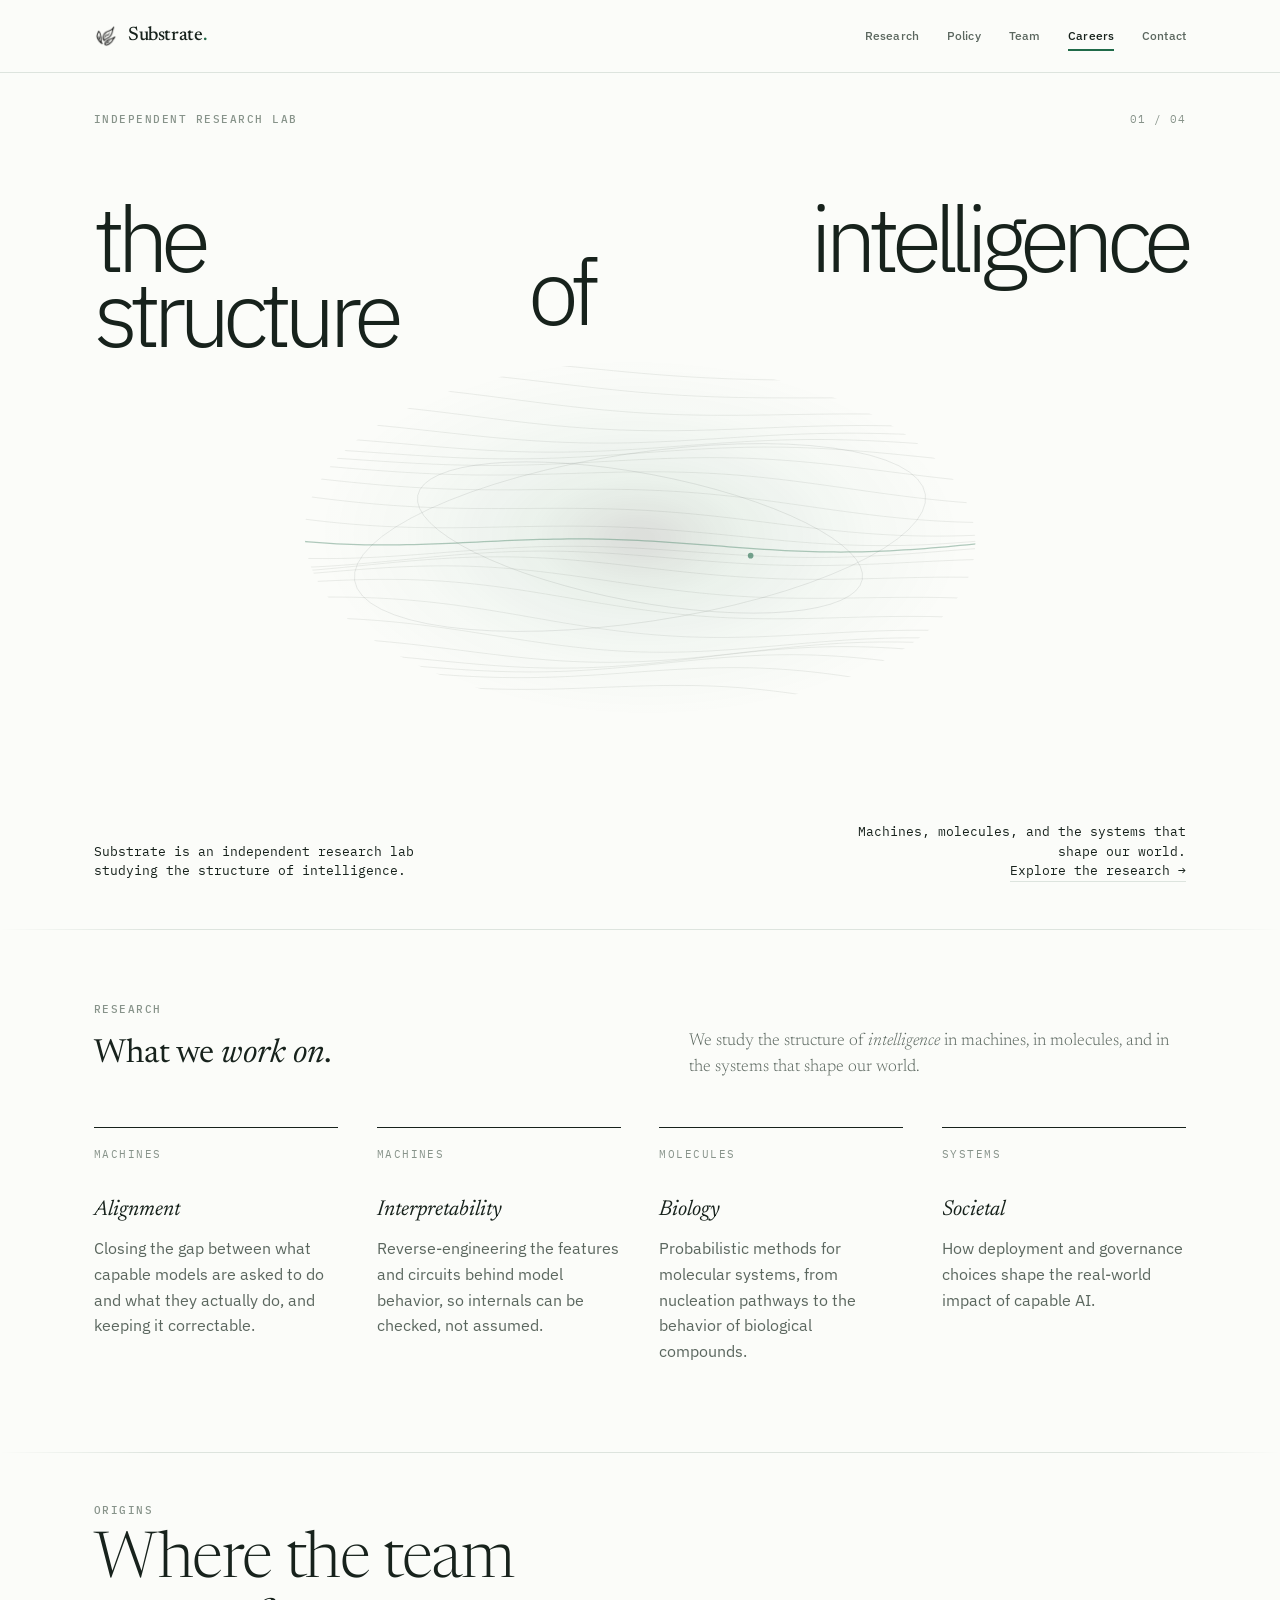
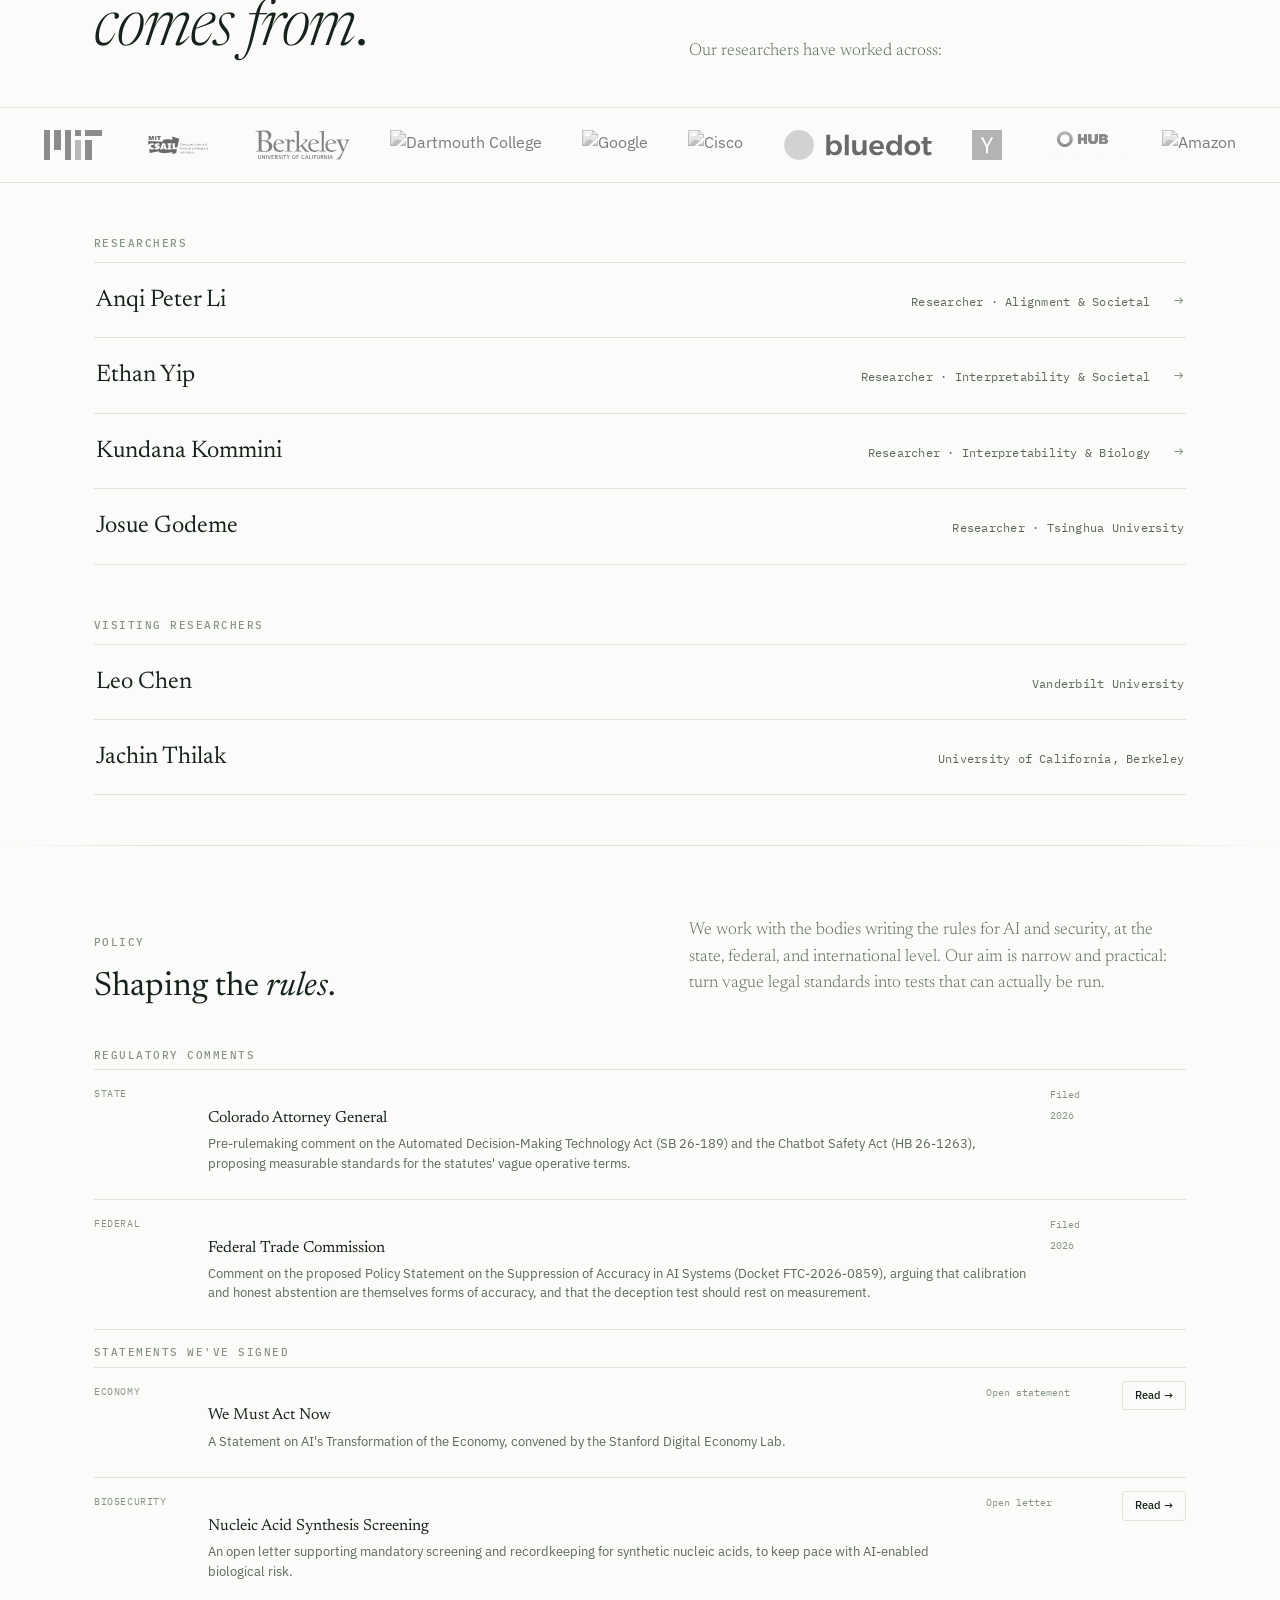
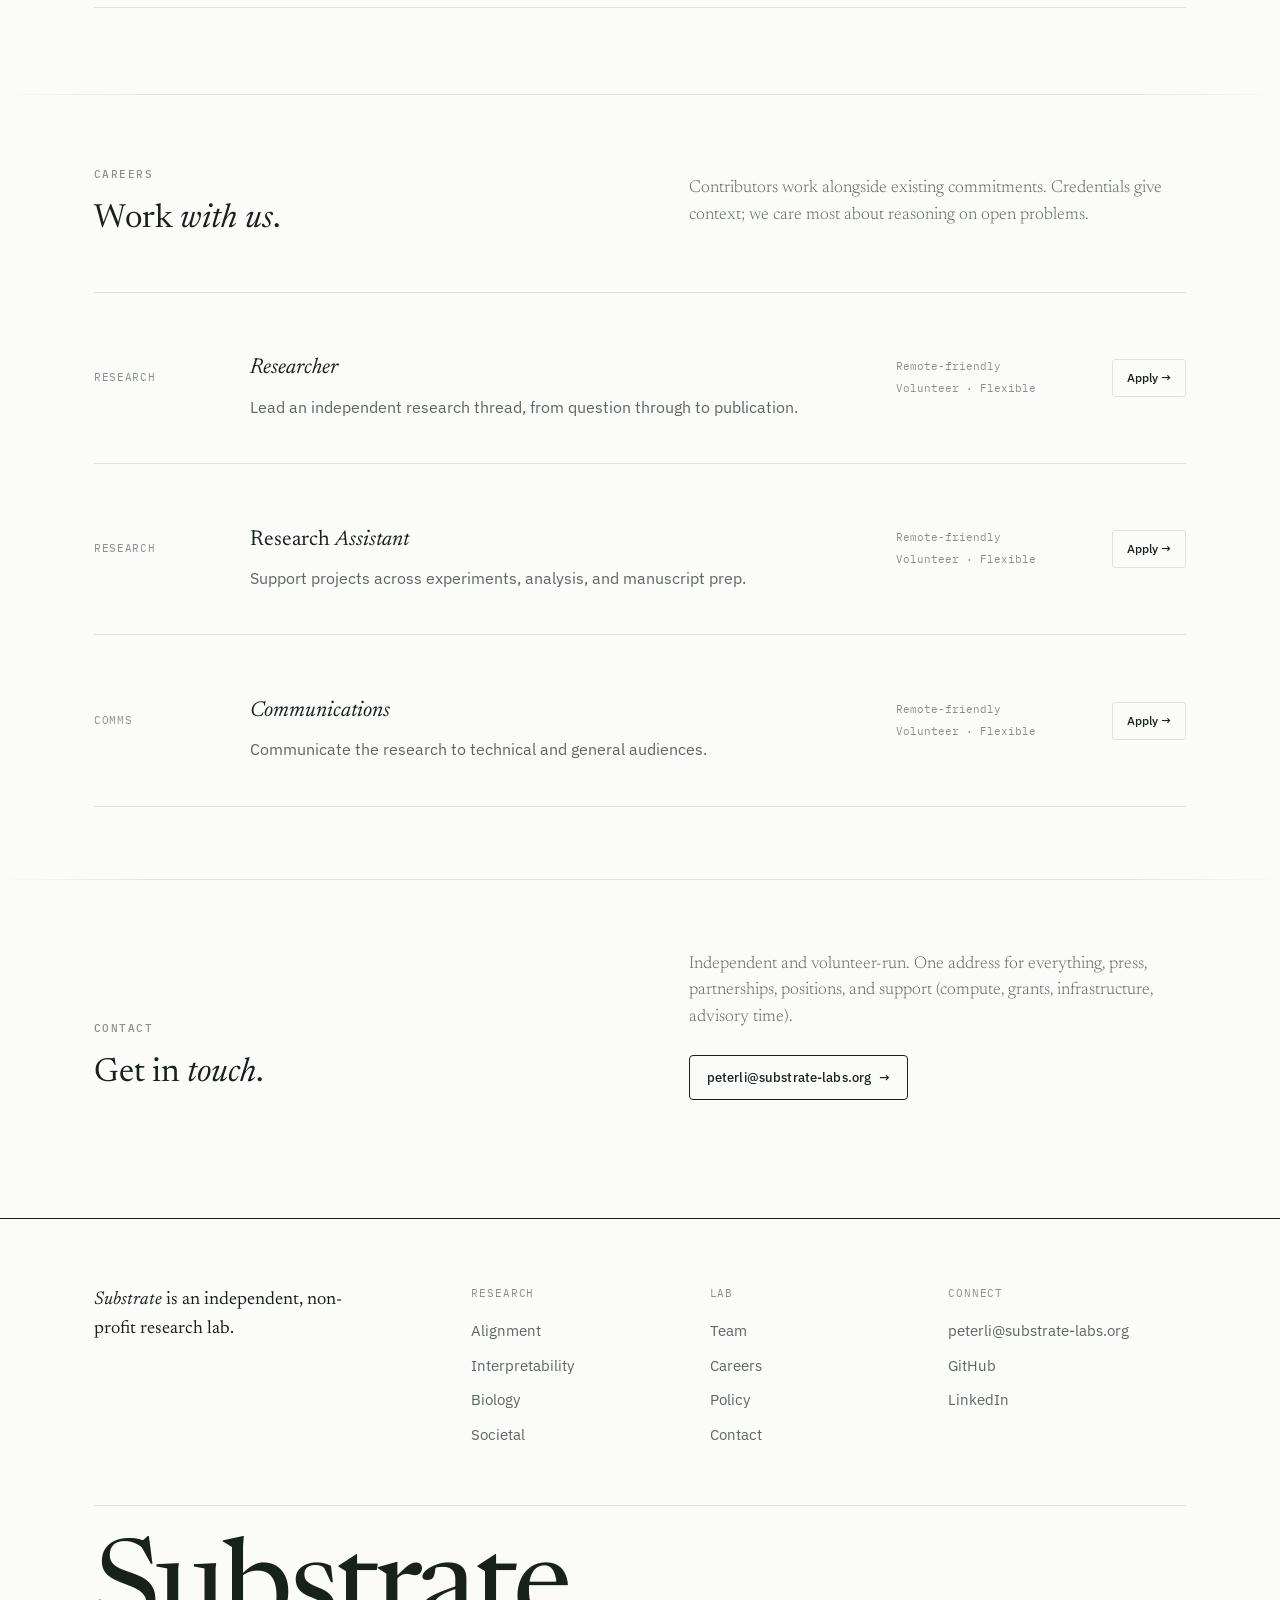
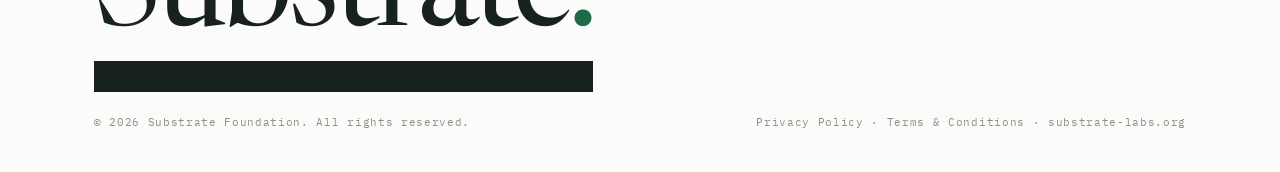
==== commit e79c7f35: "Build Curve-inspired Substrate hero" ====
--- a/index.html
+++ b/index.html
@@ -13,7 +13,7 @@
 <link rel="preconnect" href="https://fonts.googleapis.com" />
 <link rel="preconnect" href="https://fonts.gstatic.com" crossorigin />
 <link href="https://fonts.googleapis.com/css2?family=IBM+Plex+Mono:wght@400;500&family=IBM+Plex+Sans:ital,wght@0,400;0,500;0,600;1,400&family=Newsreader:ital,opsz,wght@0,6..72,300;0,6..72,400;0,6..72,500;1,6..72,300;1,6..72,400&display=swap" rel="stylesheet" />
-<link rel="stylesheet" href="style.css?v=15" />
+<link rel="stylesheet" href="style.css?v=17" />
 <style>
   /* Team roster — grouped by role. Researchers with profiles link through; others are static rows. */
   #team .group{margin-top:52px}
@@ -64,15 +64,27 @@
     </div>
   </header>
 
-  <!-- ── OPENING: definition (centered) then manifesto ─────────────── -->
+  <!-- ── HERO: a typographic statement + a living research field ──── -->
   <section class="hero" id="top">
-    <div class="container">
-      <div class="opening">
-        <div class="def" aria-label="Substrate, defined">
-          <h2 class="word">substrate</h2>
-          <div class="pron"><span class="ipa">/ˈsəbˌstrāt/</span> <span class="pos">noun.</span></div>
-          <p class="sense">An underlying substance or layer; in biology, the surface or material from which a living thing grows and draws nourishment.</p>
-        </div>
+    <div class="container hero-stage">
+      <div class="hero-kicker">
+        <span class="eyebrow">Independent research lab</span>
+        <span class="hero-count">01 / 04</span>
+      </div>
+
+      <h1 class="hero-type" aria-label="The structure of intelligence">
+        <span class="type-lockup type-left"><span>the</span><span>structure</span></span>
+        <span class="type-lockup type-center">of</span>
+        <span class="type-lockup type-right">intelligence</span>
+      </h1>
+
+      <div class="hero-field" aria-hidden="true">
+        <canvas class="field-canvas" id="field-canvas"></canvas>
+      </div>
+
+      <div class="hero-notes">
+        <p>Substrate is an independent research lab<br />studying the structure of intelligence.</p>
+        <p>Machines, molecules, and the systems that shape our world.<br /><a href="#research">Explore the research <span class="arr">&rarr;</span></a></p>
       </div>
     </div>
   </section>
@@ -357,5 +369,7 @@
     </div>
   </footer>
 
+  <script src="/site.js" defer></script>
+
 </body>
 </html>
--- a/style.css
+++ b/style.css
@@ -78,32 +78,90 @@
 nav a:hover::after,nav a.active::after{transform:scaleX(1)}
 nav a.active{color:var(--ink)}
 
-/* ── HERO / centered opening (home) ──────────────────────── */
-.hero{padding:clamp(70px,11vh,126px) 0 clamp(62px,9vh,104px);position:relative}
+/* ── HERO / oversized statement + moving research field ───── */
+.hero{
+  min-height:calc(100svh - 72px);
+  padding:0 0 28px;
+  position:relative;
+  overflow:hidden;
+}
 .hero .tree-stage{display:none}
-.field-canvas{display:none}   /* dark-theme hero animation, retired in the light redesign */
-
-.opening{max-width:820px;margin:0 auto;text-align:center}
-.opening .def{margin-bottom:0;position:relative}
-.opening .word{font-family:var(--serif);font-weight:400;font-size:clamp(3.6rem,8vw,6.2rem);line-height:.94;letter-spacing:-.045em}
-.opening .pron{font-family:var(--mono);font-size:.7rem;letter-spacing:.05em;color:var(--faint);margin-top:18px}
-.opening .pron .pos{font-style:normal}
-.opening .sense{font-family:var(--serif);font-size:clamp(1.02rem,1.6vw,1.18rem);color:var(--muted);max-width:50ch;margin:22px auto 0;line-height:1.55}
-.opening .def::before{
-  content:"";position:absolute;left:50%;bottom:-2px;width:5px;height:5px;border-radius:50%;
-  background:var(--accent);opacity:0;transform:translateX(-42px);
-  animation:signal-sweep 5.5s cubic-bezier(.45,0,.55,1) infinite;
-}
-.opening .def::after{content:"";display:block;width:84px;height:1px;background:var(--rule);margin:38px auto 0}
-@keyframes signal-sweep{
-  0%{opacity:0;transform:translateX(-42px)}
-  10%,88%{opacity:1}
-  50%{opacity:1;transform:translateX(42px)}
-  100%{opacity:0;transform:translateX(-42px)}
-}
-.opening .hero-statement{font-family:var(--serif);font-weight:300;font-size:clamp(1.9rem,3.6vw,3rem);line-height:1.14;letter-spacing:-.015em;max-width:24ch;margin:0 auto}
-.opening .lede{max-width:52ch;margin:22px auto 0}
-.opening .actions{justify-content:center;margin-top:30px}
+.hero-stage{
+  width:100%;
+  min-height:calc(100svh - 72px);
+  display:grid;
+  grid-template-rows:auto 1fr auto;
+  position:relative;
+}
+.hero-kicker{
+  display:flex;
+  align-items:center;
+  justify-content:space-between;
+  padding-top:clamp(28px,4.2vh,48px);
+  position:relative;
+  z-index:2;
+}
+.hero-count{
+  color:var(--faint);
+  font-family:var(--mono);
+  font-size:.66rem;
+  letter-spacing:.1em;
+}
+.hero-type{
+  position:relative;
+  z-index:2;
+  display:grid;
+  grid-template-columns:minmax(0,1fr) minmax(70px,.38fr) minmax(0,1.45fr);
+  gap:clamp(18px,3vw,48px);
+  align-items:start;
+  margin:clamp(48px,8vh,92px) 0 0;
+  font-family:var(--sans);
+  font-size:clamp(3.8rem,7.15vw,7.2rem);
+  font-weight:300;
+  line-height:.82;
+  letter-spacing:-.085em;
+  text-transform:lowercase;
+  animation:hero-type-in .9s cubic-bezier(.16,1,.3,1) both;
+}
+.type-lockup{display:flex;flex-direction:column;white-space:nowrap}
+.type-left{align-items:flex-start}
+.type-center{align-items:center;padding-top:.58em}
+.type-right{align-items:flex-end;text-align:right}
+.hero-field{
+  position:absolute;
+  z-index:1;
+  left:50%;
+  top:54%;
+  width:min(70vw,780px);
+  aspect-ratio:1.34/1;
+  transform:translate(-50%,-50%);
+  pointer-events:none;
+  mix-blend-mode:multiply;
+  opacity:.82;
+}
+.field-canvas{display:block;width:100%;height:100%}
+.hero-notes{
+  position:relative;
+  z-index:2;
+  display:grid;
+  grid-template-columns:1fr 1fr;
+  gap:48px;
+  align-items:end;
+  margin-bottom:clamp(10px,2.2vh,24px);
+  font-family:var(--mono);
+  font-size:clamp(.7rem,1vw,.82rem);
+  line-height:1.55;
+  color:var(--ink);
+  animation:hero-notes-in .75s cubic-bezier(.16,1,.3,1) .16s both;
+}
+.hero-notes p{margin:0;max-width:42ch}
+.hero-notes p:last-child{justify-self:end;text-align:right}
+.hero-notes a{border-bottom:1px solid var(--rule);padding-bottom:2px}
+.hero-notes a .arr{display:inline-block;transition:transform .15s}
+.hero-notes a:hover{border-color:var(--ink)}
+.hero-notes a:hover .arr{transform:translateX(3px)}
+@keyframes hero-type-in{from{opacity:0;transform:translateY(18px)}to{opacity:1;transform:none}}
+@keyframes hero-notes-in{from{opacity:0;transform:translateY(10px)}to{opacity:1;transform:none}}
 .hero-statement{
   font-family:var(--serif);font-weight:300;
   font-size:clamp(2rem,4.4vw,3.6rem);
@@ -166,14 +224,13 @@
 .marquee{
   margin-top:42px;overflow:hidden;border-top:1px solid var(--rule);border-bottom:1px solid var(--rule);
 }
-.track{display:flex;align-items:center;gap:24px;width:max-content;padding:22px 16px;animation:origin-drift 48s linear infinite}
-.marquee:hover .track{animation-play-state:paused}
-.item{display:flex;align-items:center;padding:0 28px;flex:0 0 auto}
+.track{display:flex;align-items:center;justify-content:space-between;gap:30px;width:auto;padding:22px 44px}
+.item{display:flex;align-items:center;padding:0;flex:0 1 auto}
+.item[aria-hidden="true"]{display:none}
 .item .logo{height:30px;display:flex;align-items:center}
 .item .logo img{height:100%;width:auto;object-fit:contain;filter:grayscale(1);opacity:.58;transition:opacity .2s}
 .item:hover .logo img{opacity:.9}
 .item .label{display:none}
-@keyframes origin-drift{from{transform:translateX(0)}to{transform:translateX(-50%)} }
 
 /* ── GENERIC PAGE HEAD (subpages) ────────────────────────── */
 .page-head{padding:clamp(68px,10vh,118px) 0 clamp(30px,5vh,58px)}
@@ -350,7 +407,12 @@
   .container{padding:0 28px}
   nav{gap:18px}
   nav a{font-size:.75rem}
-  .hero .stack{max-width:none}
+  .hero-type{
+    grid-template-columns:minmax(0,1fr) minmax(58px,.38fr) minmax(0,1.5fr);
+    font-size:clamp(3.4rem,8.6vw,6rem);
+  }
+  .hero-field{width:min(80vw,680px);top:54%}
+  .hero-notes{gap:28px}
   .page-head .stack,.origins .stack,.head{grid-template-columns:1fr;gap:20px;align-items:start}
   .pillars{grid-template-columns:1fr;padding-left:28px;padding-right:28px}
   .pillar-grid{grid-template-columns:repeat(2,minmax(0,1fr));gap:28px}
@@ -371,6 +433,22 @@
   .topbar .row{height:auto;padding-top:14px;padding-bottom:14px;gap:12px;flex-wrap:wrap}
   .topbar nav{width:100%;justify-content:space-between;gap:8px;order:2}
   .topbar nav a{font-size:.72rem}
+  .hero{min-height:auto;padding-bottom:54px}
+  .hero-stage{min-height:calc(100svh - 101px)}
+  .hero-kicker{padding-top:26px}
+  .hero-type{
+    margin-top:38px;
+    grid-template-columns:1fr 1fr;
+    gap:0 14px;
+    font-size:clamp(3.15rem,15.8vw,5rem);
+    line-height:.84;
+  }
+  .type-left{grid-column:1}
+  .type-center{grid-column:2;align-items:flex-end;padding-top:.4em}
+  .type-right{grid-column:1 / -1;align-items:flex-start;text-align:left;margin-top:.14em;white-space:normal}
+  .hero-field{width:94vw;top:53%;opacity:.66}
+  .hero-notes{grid-template-columns:1fr;gap:22px;margin-top:clamp(250px,62vw,350px);margin-bottom:0;font-size:.69rem}
+  .hero-notes p:last-child{justify-self:start;text-align:left}
   .track{justify-content:flex-start;overflow-x:auto;padding:20px 28px;gap:28px;animation:none}
   .item[aria-hidden="true"]{display:none}
   .item{flex:0 0 auto}
@@ -379,7 +457,6 @@
   .row1{grid-template-columns:1fr;gap:32px}
 }
 @media(prefers-reduced-motion:reduce){
-  .opening .def::before{animation:none;opacity:0}
-  .track{animation:none;flex-wrap:wrap;width:auto;justify-content:flex-start;gap:18px 30px;padding-left:44px;padding-right:44px}
+  .hero-type,.hero-notes{animation:none}
   .item[aria-hidden="true"]{display:none}
 }
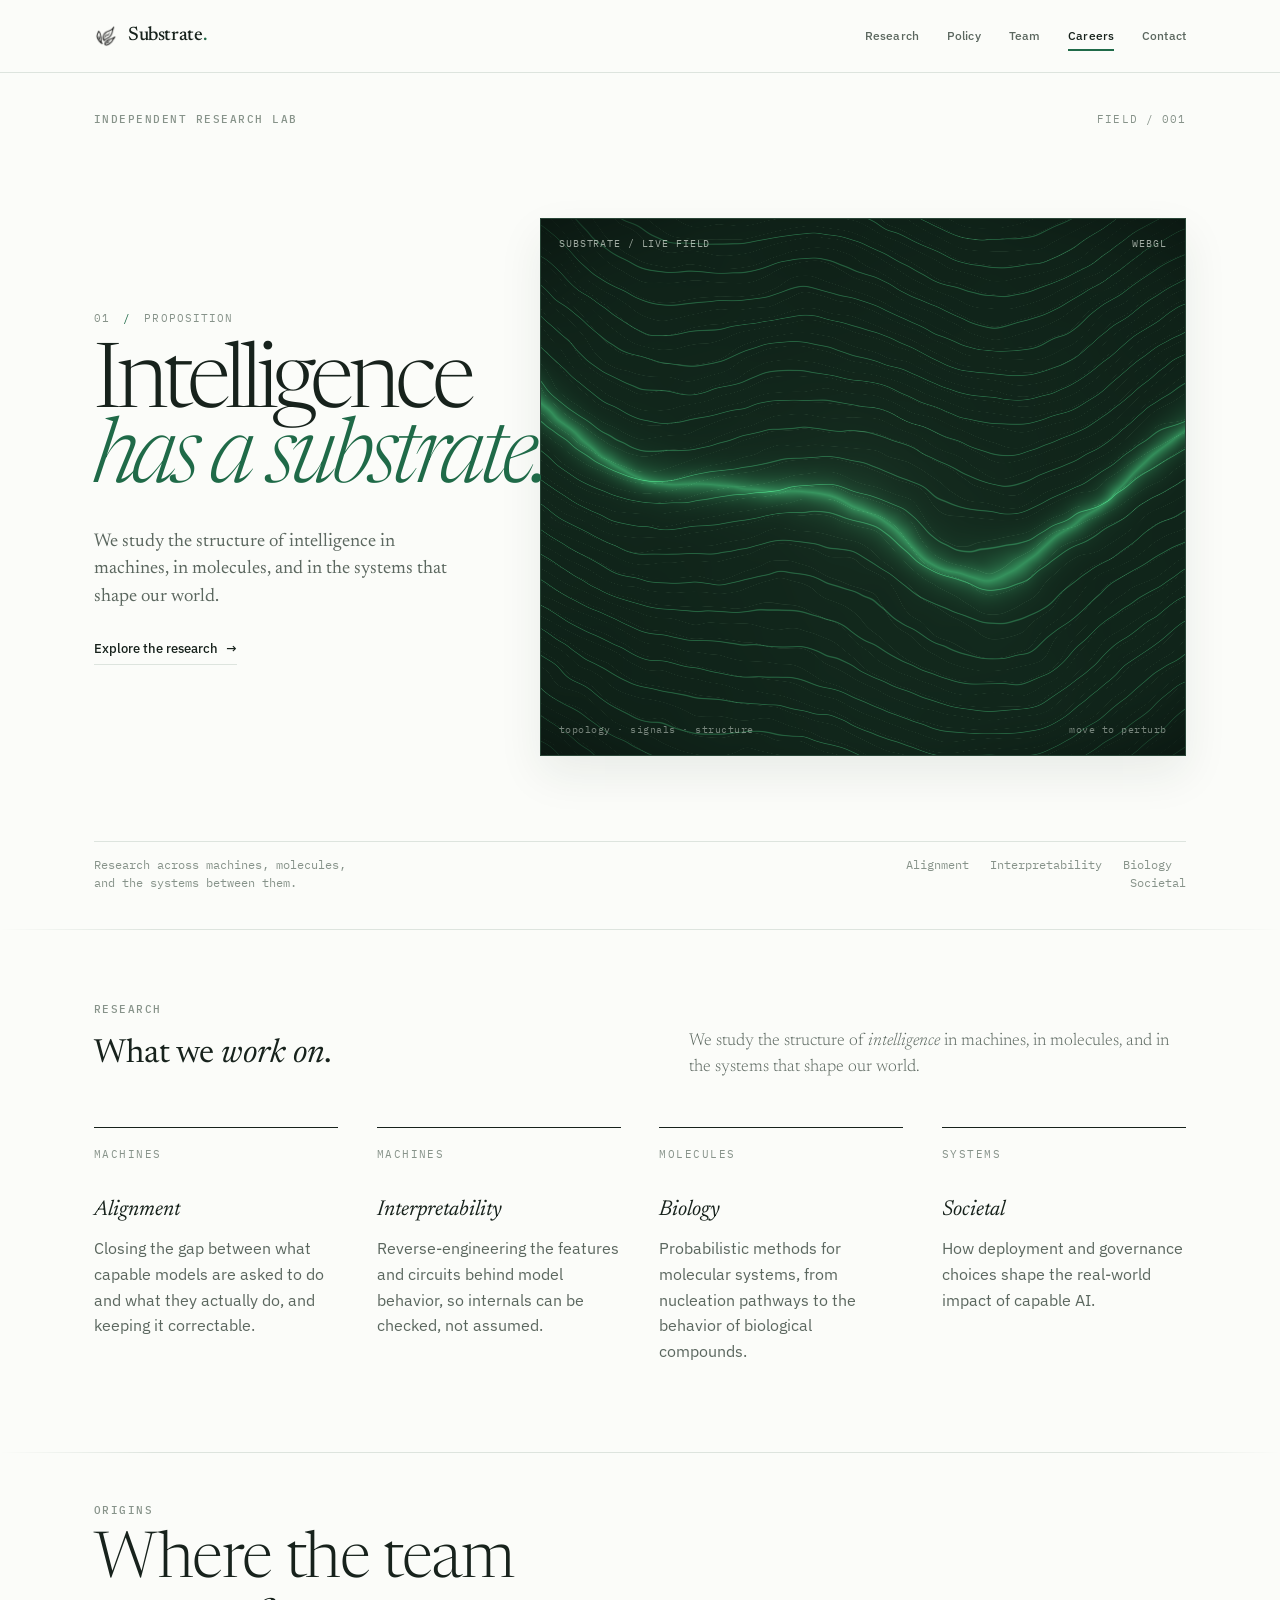
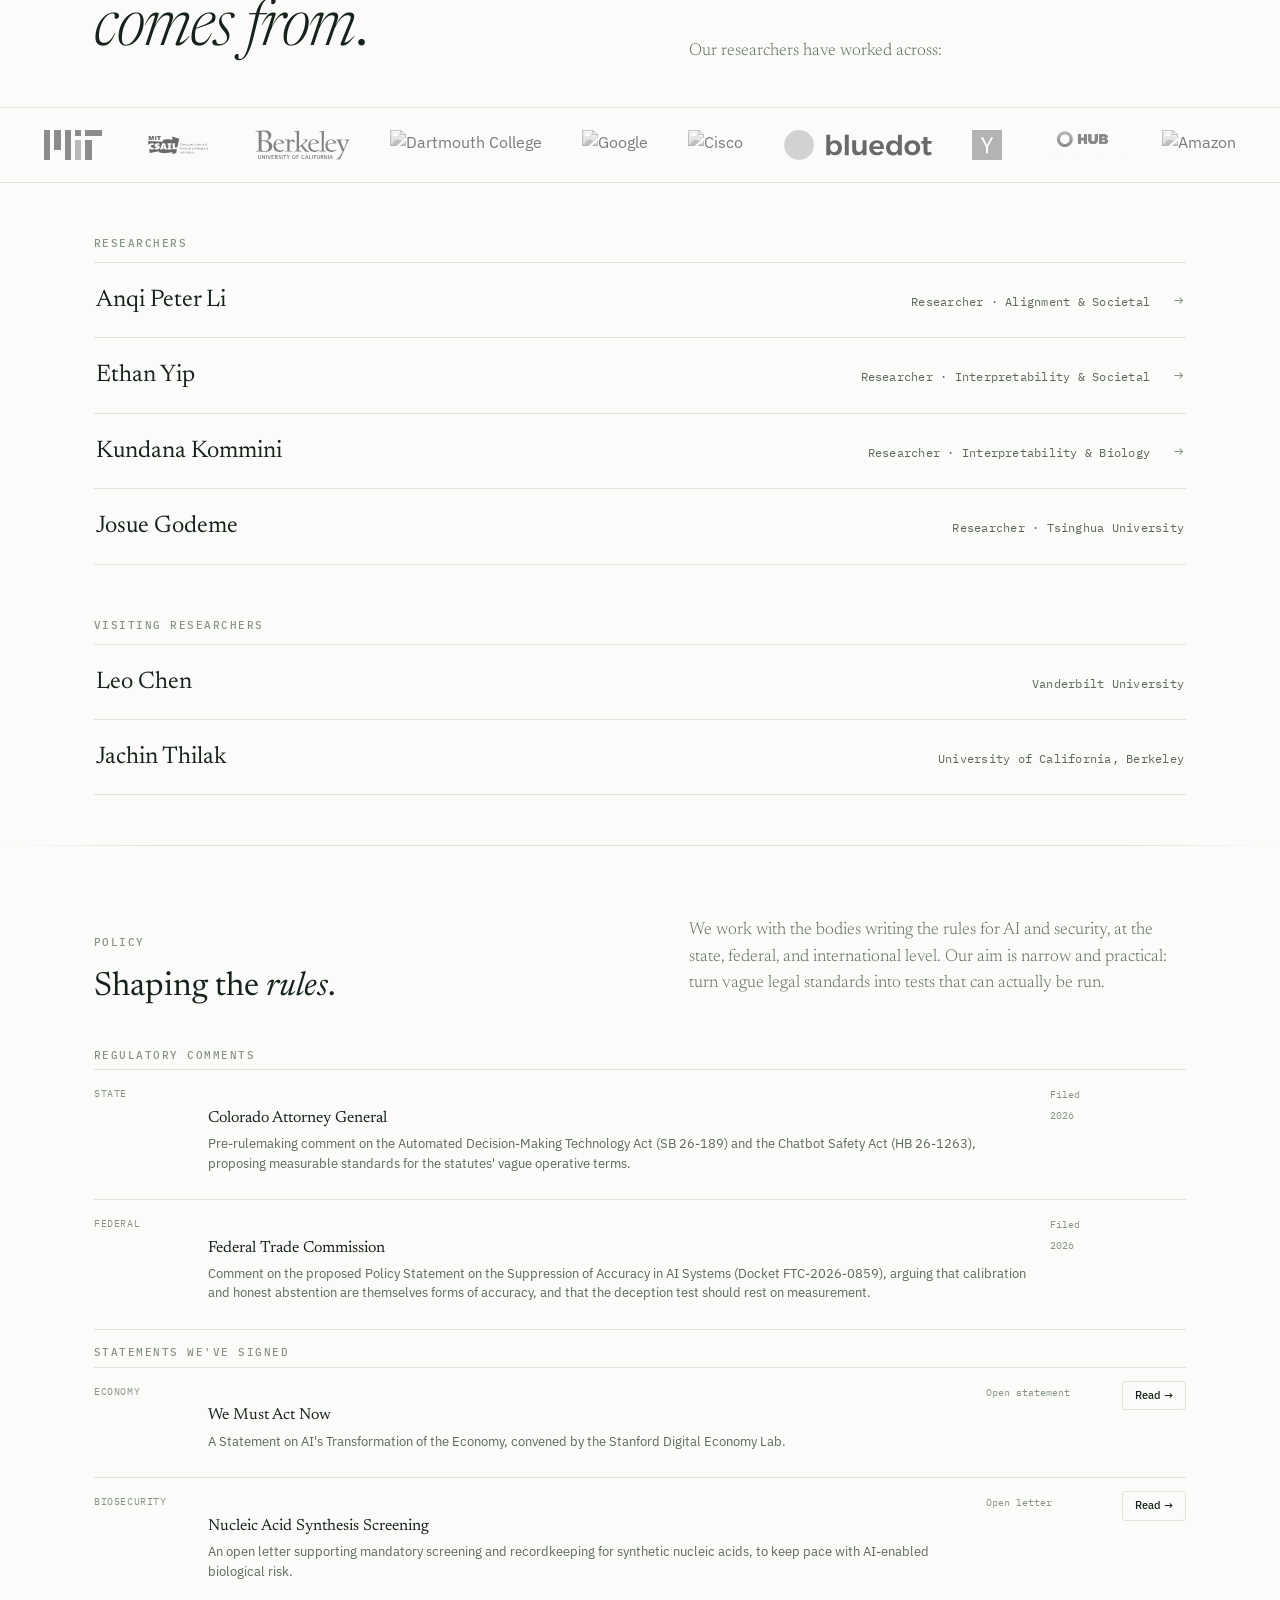
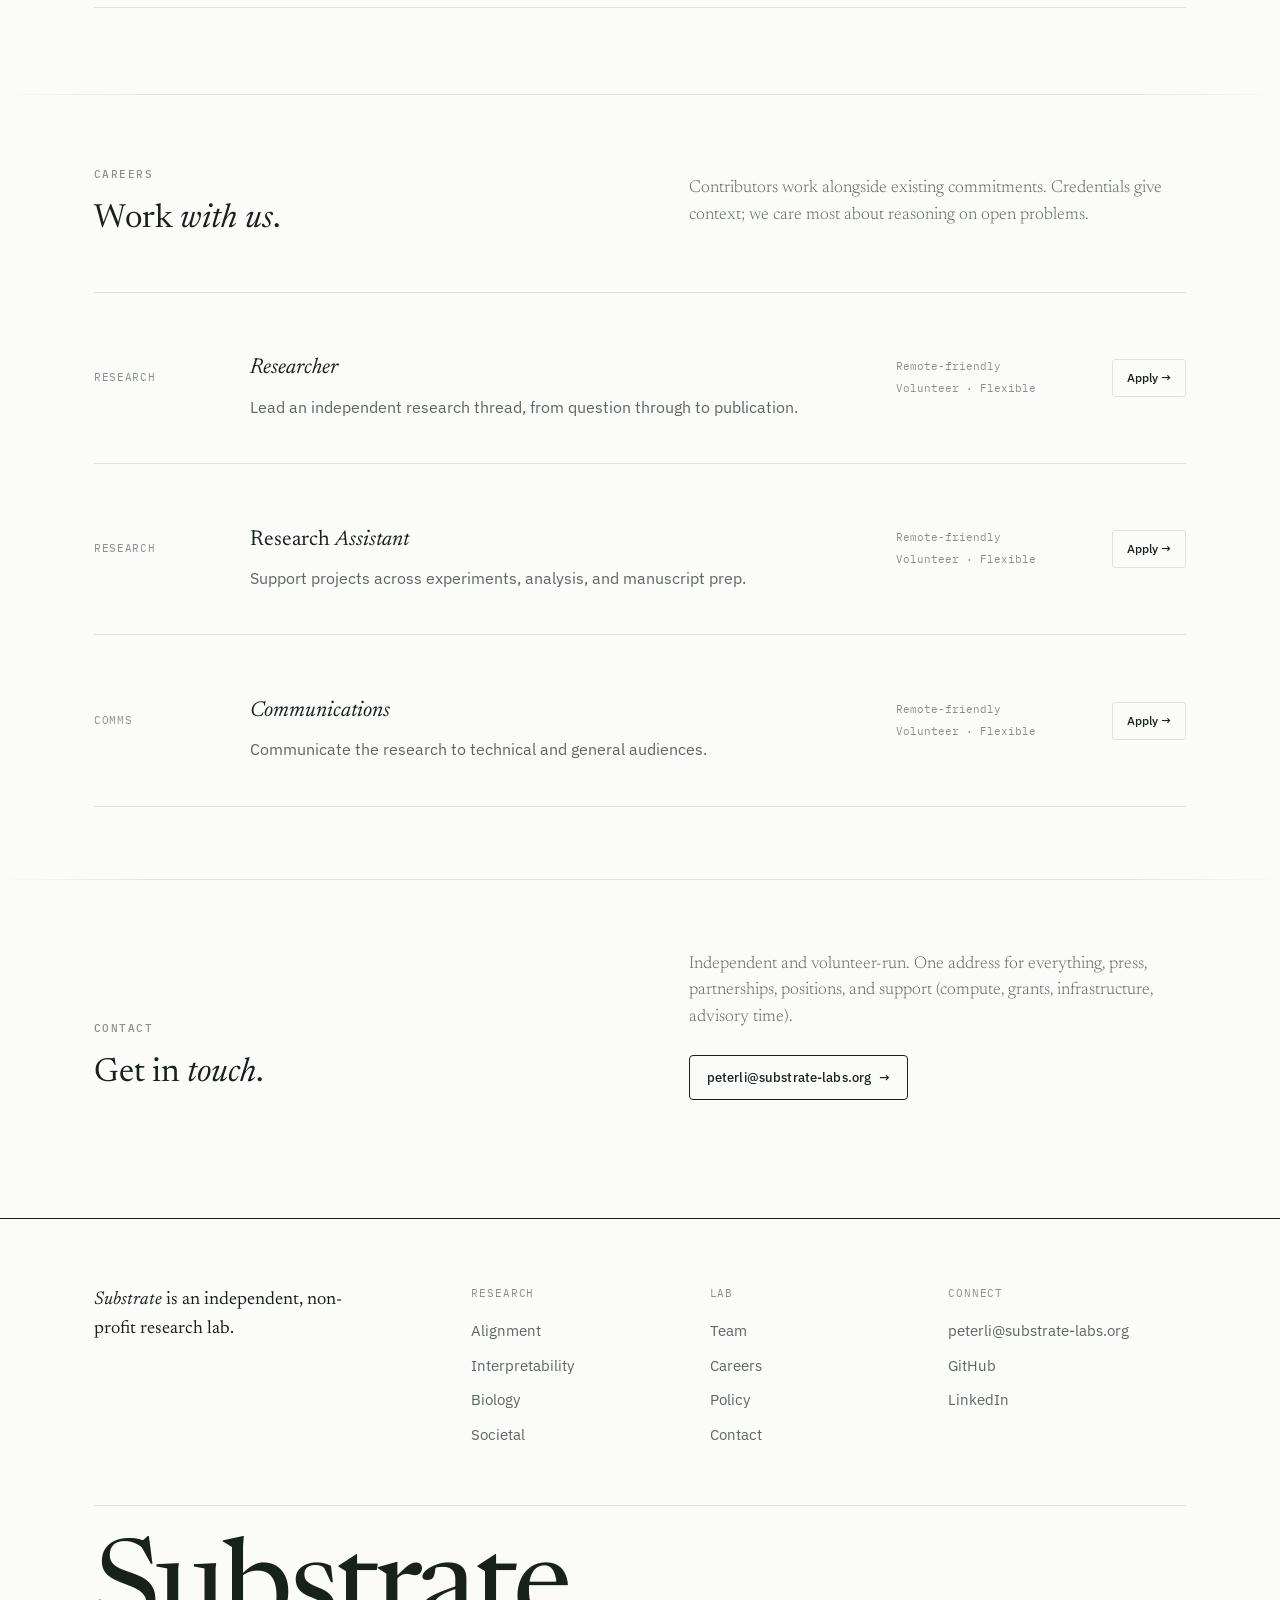
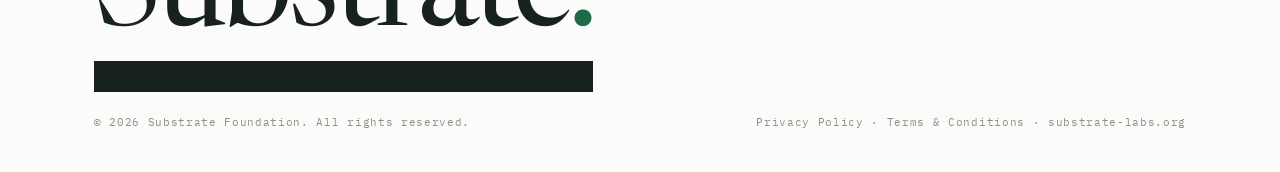
==== commit e7596e25: "Create interactive WebGL research hero" ====
--- a/index.html
+++ b/index.html
@@ -13,7 +13,7 @@
 <link rel="preconnect" href="https://fonts.googleapis.com" />
 <link rel="preconnect" href="https://fonts.gstatic.com" crossorigin />
 <link href="https://fonts.googleapis.com/css2?family=IBM+Plex+Mono:wght@400;500&family=IBM+Plex+Sans:ital,wght@0,400;0,500;0,600;1,400&family=Newsreader:ital,opsz,wght@0,6..72,300;0,6..72,400;0,6..72,500;1,6..72,300;1,6..72,400&display=swap" rel="stylesheet" />
-<link rel="stylesheet" href="style.css?v=17" />
+<link rel="stylesheet" href="style.css?v=18" />
 <style>
   /* Team roster — grouped by role. Researchers with profiles link through; others are static rows. */
   #team .group{margin-top:52px}
@@ -64,27 +64,32 @@
     </div>
   </header>
 
-  <!-- ── HERO: a typographic statement + a living research field ──── -->
+  <!-- ── HERO: a research thesis + a living WebGL field ───────────── -->
   <section class="hero" id="top">
     <div class="container hero-stage">
       <div class="hero-kicker">
         <span class="eyebrow">Independent research lab</span>
-        <span class="hero-count">01 / 04</span>
-      </div>
-
-      <h1 class="hero-type" aria-label="The structure of intelligence">
-        <span class="type-lockup type-left"><span>the</span><span>structure</span></span>
-        <span class="type-lockup type-center">of</span>
-        <span class="type-lockup type-right">intelligence</span>
-      </h1>
-
-      <div class="hero-field" aria-hidden="true">
-        <canvas class="field-canvas" id="field-canvas"></canvas>
+        <span class="hero-count">FIELD / 001</span>
+      </div>
+
+      <div class="hero-main">
+        <div class="hero-copy">
+          <div class="hero-serial">01 <span>/</span> proposition</div>
+          <h1 class="hero-title">Intelligence<br /><em>has a substrate.</em></h1>
+          <p class="hero-lede">We study the structure of intelligence in machines, in molecules, and in the systems that shape our world.</p>
+          <a class="hero-link" href="#research">Explore the research <span class="arr">&rarr;</span></a>
+        </div>
+
+        <div class="hero-field" aria-label="Interactive WebGL research field">
+          <canvas class="field-canvas" id="field-canvas"></canvas>
+          <div class="field-head" aria-hidden="true"><span>SUBSTRATE / LIVE FIELD</span><span>WEBGL</span></div>
+          <div class="field-foot" aria-hidden="true"><span>topology · signals · structure</span><span>move to perturb</span></div>
+        </div>
       </div>
 
       <div class="hero-notes">
-        <p>Substrate is an independent research lab<br />studying the structure of intelligence.</p>
-        <p>Machines, molecules, and the systems that shape our world.<br /><a href="#research">Explore the research <span class="arr">&rarr;</span></a></p>
+        <p>Research across machines, molecules,<br />and the systems between them.</p>
+        <p>Alignment&nbsp;&nbsp; Interpretability&nbsp;&nbsp; Biology&nbsp;&nbsp; Societal</p>
       </div>
     </div>
   </section>
--- a/style.css
+++ b/style.css
@@ -78,7 +78,7 @@
 nav a:hover::after,nav a.active::after{transform:scaleX(1)}
 nav a.active{color:var(--ink)}
 
-/* ── HERO / oversized statement + moving research field ───── */
+/* ── HERO / research thesis + living WebGL field ──────────── */
 .hero{
   min-height:calc(100svh - 72px);
   padding:0 0 28px;
@@ -107,39 +107,80 @@
   font-size:.66rem;
   letter-spacing:.1em;
 }
-.hero-type{
+.hero-main{
+  position:relative;
+  display:grid;
+  grid-template-columns:minmax(280px,.72fr) minmax(0,1.28fr);
+  gap:clamp(44px,6.5vw,92px);
+  align-items:center;
+  min-height:0;
+  margin:clamp(38px,5.6vh,68px) 0 clamp(32px,5vh,58px);
+}
+.hero-copy{
   position:relative;
   z-index:2;
-  display:grid;
-  grid-template-columns:minmax(0,1fr) minmax(70px,.38fr) minmax(0,1.45fr);
-  gap:clamp(18px,3vw,48px);
-  align-items:start;
-  margin:clamp(48px,8vh,92px) 0 0;
-  font-family:var(--sans);
-  font-size:clamp(3.8rem,7.15vw,7.2rem);
+  max-width:500px;
+  animation:hero-copy-in .9s cubic-bezier(.16,1,.3,1) both;
+}
+.hero-serial{
+  color:var(--faint);
+  font-family:var(--mono);
+  font-size:.67rem;
+  letter-spacing:.1em;
+  text-transform:uppercase;
+}
+.hero-serial span{color:var(--accent);padding:0 5px}
+.hero-title{
+  font-family:var(--serif);
+  font-size:clamp(4.15rem,7vw,7rem);
   font-weight:300;
-  line-height:.82;
-  letter-spacing:-.085em;
-  text-transform:lowercase;
-  animation:hero-type-in .9s cubic-bezier(.16,1,.3,1) both;
-}
-.type-lockup{display:flex;flex-direction:column;white-space:nowrap}
-.type-left{align-items:flex-start}
-.type-center{align-items:center;padding-top:.58em}
-.type-right{align-items:flex-end;text-align:right}
+  line-height:.84;
+  letter-spacing:-.06em;
+  margin:22px 0 28px;
+}
+.hero-title em{color:var(--accent);white-space:nowrap}
+.hero-lede{
+  font-family:var(--serif);
+  font-size:clamp(1.05rem,1.45vw,1.18rem);
+  line-height:1.5;
+  color:var(--muted);
+  max-width:39ch;
+  margin:0;
+}
+.hero-link{display:inline-flex;align-items:center;gap:8px;margin-top:28px;font-family:var(--sans);font-size:.8rem;font-weight:500;color:var(--ink);border-bottom:1px solid var(--rule);padding-bottom:4px;transition:border-color .15s,color .15s}
+.hero-link:hover{border-color:var(--ink)}
+.hero-link .arr{display:inline-block;transition:transform .15s}
+.hero-link:hover .arr{transform:translateX(3px)}
 .hero-field{
+  position:relative;
+  z-index:1;
+  width:100%;
+  min-height:clamp(390px,55vh,560px);
+  aspect-ratio:1.2/1;
+  overflow:hidden;
+  background:#102019;
+  border:1px solid #294537;
+  box-shadow:0 18px 42px rgba(20,48,35,.08);
+  animation:hero-field-in .95s cubic-bezier(.16,1,.3,1) .08s both;
+}
+.field-canvas{display:block;position:absolute;inset:0;width:100%;height:100%}
+.field-head,.field-foot{
   position:absolute;
-  z-index:1;
-  left:50%;
-  top:54%;
-  width:min(70vw,780px);
-  aspect-ratio:1.34/1;
-  transform:translate(-50%,-50%);
+  left:18px;
+  right:18px;
+  z-index:2;
+  display:flex;
+  align-items:center;
+  justify-content:space-between;
+  color:rgba(235,243,234,.66);
+  font-family:var(--mono);
+  font-size:.61rem;
+  letter-spacing:.09em;
+  text-transform:uppercase;
   pointer-events:none;
-  mix-blend-mode:multiply;
-  opacity:.82;
-}
-.field-canvas{display:block;width:100%;height:100%}
+}
+.field-head{top:17px}
+.field-foot{bottom:17px;color:rgba(235,243,234,.48);letter-spacing:.05em;text-transform:none}
 .hero-notes{
   position:relative;
   z-index:2;
@@ -147,20 +188,19 @@
   grid-template-columns:1fr 1fr;
   gap:48px;
   align-items:end;
-  margin-bottom:clamp(10px,2.2vh,24px);
+  border-top:1px solid var(--rule);
+  padding-top:14px;
+  margin-bottom:clamp(2px,1vh,10px);
   font-family:var(--mono);
-  font-size:clamp(.7rem,1vw,.82rem);
+  font-size:clamp(.65rem,.9vw,.75rem);
   line-height:1.55;
-  color:var(--ink);
-  animation:hero-notes-in .75s cubic-bezier(.16,1,.3,1) .16s both;
+  color:var(--faint);
+  animation:hero-notes-in .75s cubic-bezier(.16,1,.3,1) .18s both;
 }
 .hero-notes p{margin:0;max-width:42ch}
 .hero-notes p:last-child{justify-self:end;text-align:right}
-.hero-notes a{border-bottom:1px solid var(--rule);padding-bottom:2px}
-.hero-notes a .arr{display:inline-block;transition:transform .15s}
-.hero-notes a:hover{border-color:var(--ink)}
-.hero-notes a:hover .arr{transform:translateX(3px)}
-@keyframes hero-type-in{from{opacity:0;transform:translateY(18px)}to{opacity:1;transform:none}}
+@keyframes hero-copy-in{from{opacity:0;transform:translateY(18px)}to{opacity:1;transform:none}}
+@keyframes hero-field-in{from{opacity:0;transform:translateY(14px) scale(.985)}to{opacity:1;transform:none}}
 @keyframes hero-notes-in{from{opacity:0;transform:translateY(10px)}to{opacity:1;transform:none}}
 .hero-statement{
   font-family:var(--serif);font-weight:300;
@@ -407,11 +447,8 @@
   .container{padding:0 28px}
   nav{gap:18px}
   nav a{font-size:.75rem}
-  .hero-type{
-    grid-template-columns:minmax(0,1fr) minmax(58px,.38fr) minmax(0,1.5fr);
-    font-size:clamp(3.4rem,8.6vw,6rem);
-  }
-  .hero-field{width:min(80vw,680px);top:54%}
+  .hero-main{gap:46px}
+  .hero-title{font-size:clamp(3.8rem,7.8vw,5.8rem)}
   .hero-notes{gap:28px}
   .page-head .stack,.origins .stack,.head{grid-template-columns:1fr;gap:20px;align-items:start}
   .pillars{grid-template-columns:1fr;padding-left:28px;padding-right:28px}
@@ -429,25 +466,34 @@
   .paper-table td{border-bottom:none;padding:2px 0}
   .paper-table tr{padding:16px 0;border-bottom:1px solid var(--rule)}
 }
+@media(max-width:720px){
+  .hero{min-height:auto;padding-bottom:38px}
+  .hero-stage{min-height:0}
+  .hero-main{
+    grid-template-columns:1fr;
+    gap:34px;
+    margin-top:42px;
+    margin-bottom:38px;
+  }
+  .hero-copy{max-width:620px}
+  .hero-title{font-size:clamp(4rem,13vw,6rem)}
+  .hero-field{min-height:clamp(320px,65vw,470px);aspect-ratio:1.15/1}
+  .hero-notes{gap:20px}
+}
 @media(max-width:520px){
   .topbar .row{height:auto;padding-top:14px;padding-bottom:14px;gap:12px;flex-wrap:wrap}
   .topbar nav{width:100%;justify-content:space-between;gap:8px;order:2}
   .topbar nav a{font-size:.72rem}
-  .hero{min-height:auto;padding-bottom:54px}
-  .hero-stage{min-height:calc(100svh - 101px)}
+  .hero{padding-bottom:28px}
   .hero-kicker{padding-top:26px}
-  .hero-type{
-    margin-top:38px;
-    grid-template-columns:1fr 1fr;
-    gap:0 14px;
-    font-size:clamp(3.15rem,15.8vw,5rem);
-    line-height:.84;
-  }
-  .type-left{grid-column:1}
-  .type-center{grid-column:2;align-items:flex-end;padding-top:.4em}
-  .type-right{grid-column:1 / -1;align-items:flex-start;text-align:left;margin-top:.14em;white-space:normal}
-  .hero-field{width:94vw;top:53%;opacity:.66}
-  .hero-notes{grid-template-columns:1fr;gap:22px;margin-top:clamp(250px,62vw,350px);margin-bottom:0;font-size:.69rem}
+  .hero-main{gap:30px;margin-top:40px;margin-bottom:32px}
+  .hero-title{font-size:clamp(3.6rem,15.3vw,5.5rem);margin-top:18px;margin-bottom:24px}
+  .hero-lede{font-size:1.02rem}
+  .hero-field{min-height:315px;aspect-ratio:1/1}
+  .field-head,.field-foot{left:14px;right:14px;font-size:.54rem}
+  .field-foot{bottom:14px}
+  .field-head{top:14px}
+  .hero-notes{grid-template-columns:1fr;gap:10px;margin-bottom:0;font-size:.65rem}
   .hero-notes p:last-child{justify-self:start;text-align:left}
   .track{justify-content:flex-start;overflow-x:auto;padding:20px 28px;gap:28px;animation:none}
   .item[aria-hidden="true"]{display:none}
@@ -457,6 +503,6 @@
   .row1{grid-template-columns:1fr;gap:32px}
 }
 @media(prefers-reduced-motion:reduce){
-  .hero-type,.hero-notes{animation:none}
+  .hero-copy,.hero-field,.hero-notes{animation:none}
   .item[aria-hidden="true"]{display:none}
 }
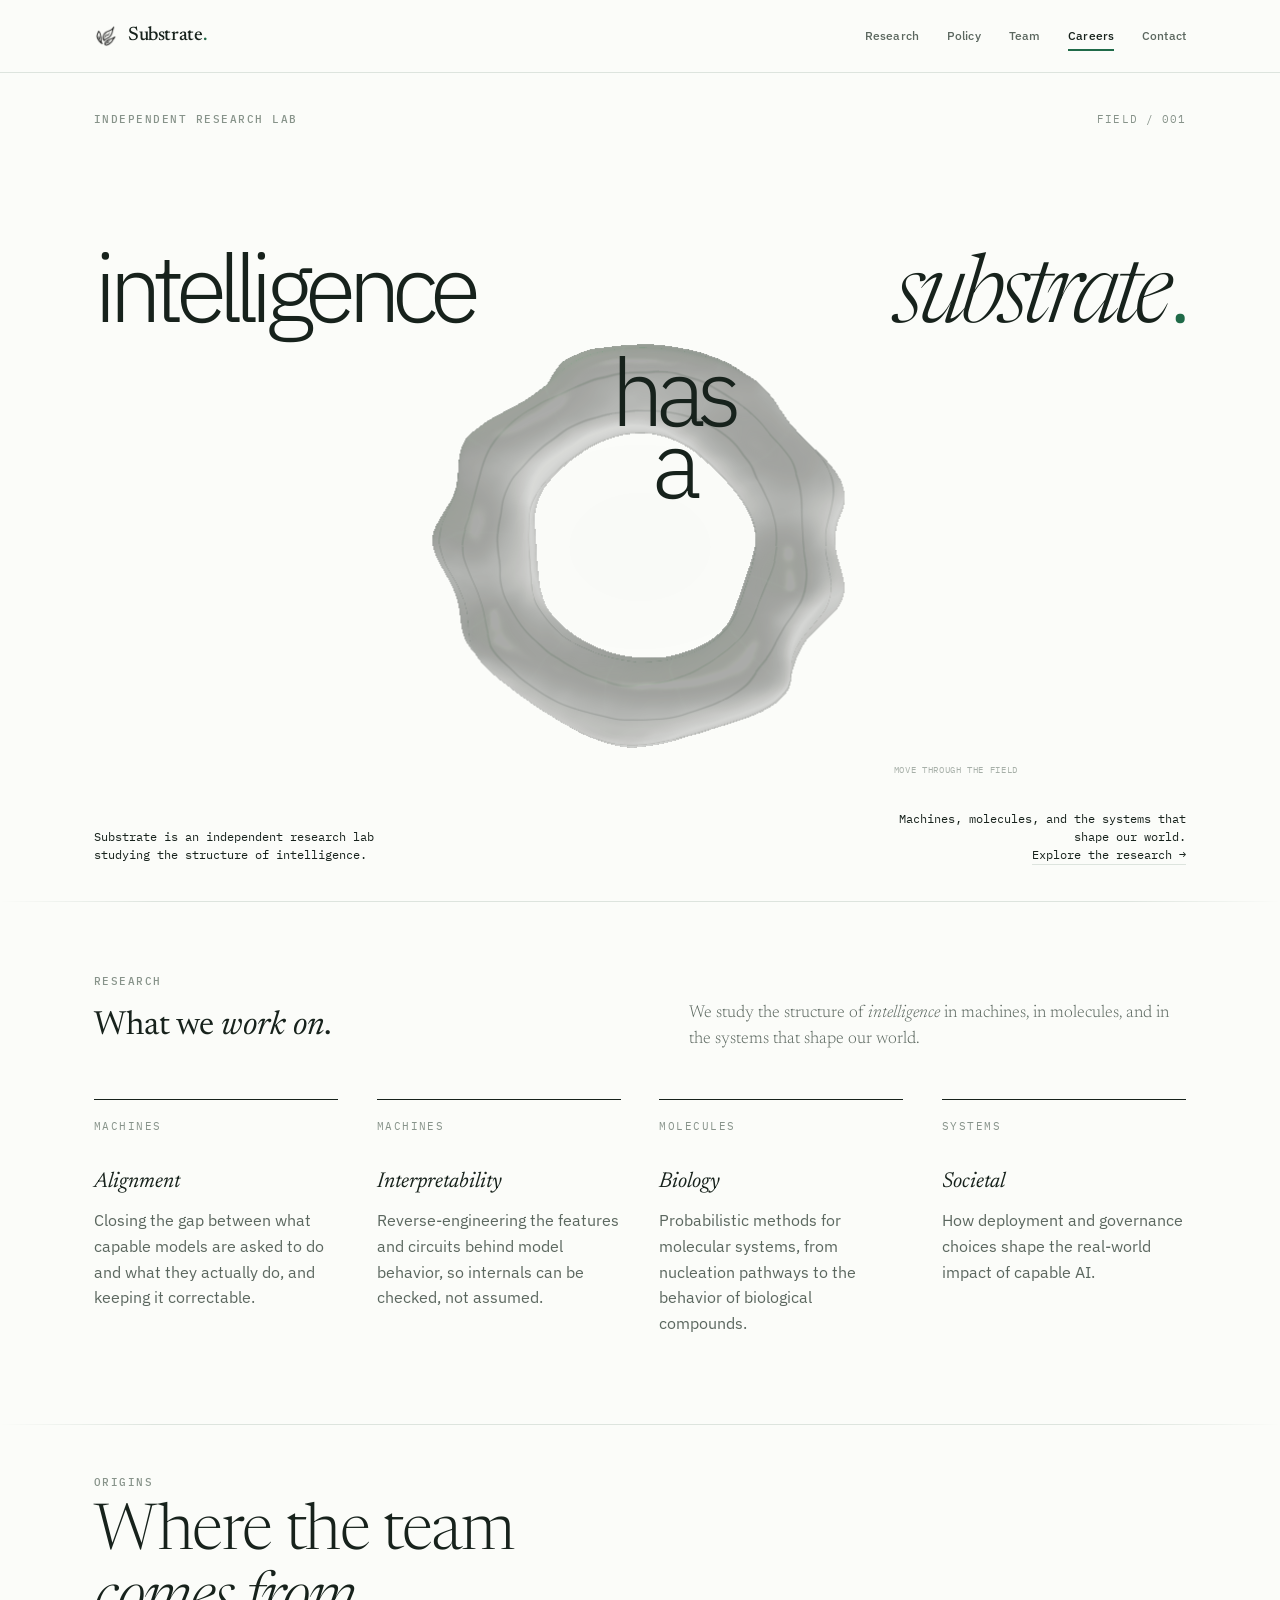
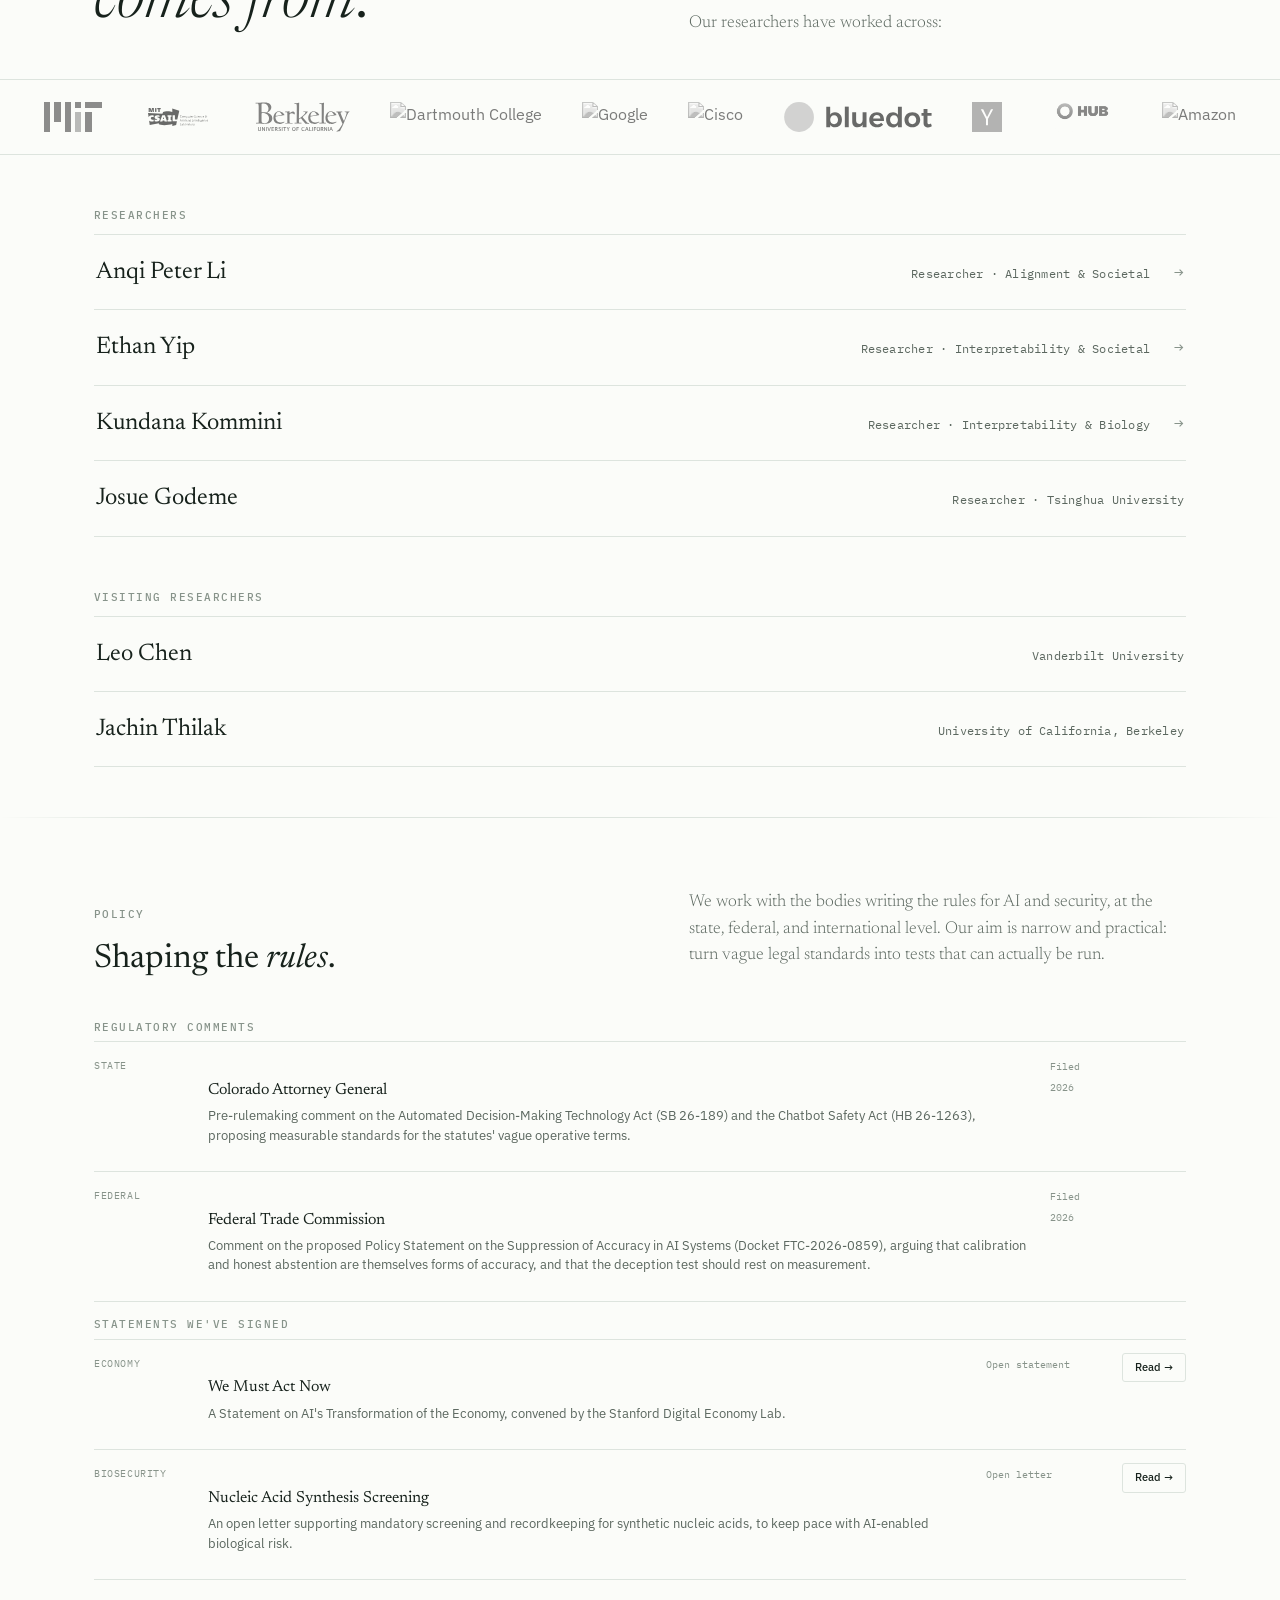
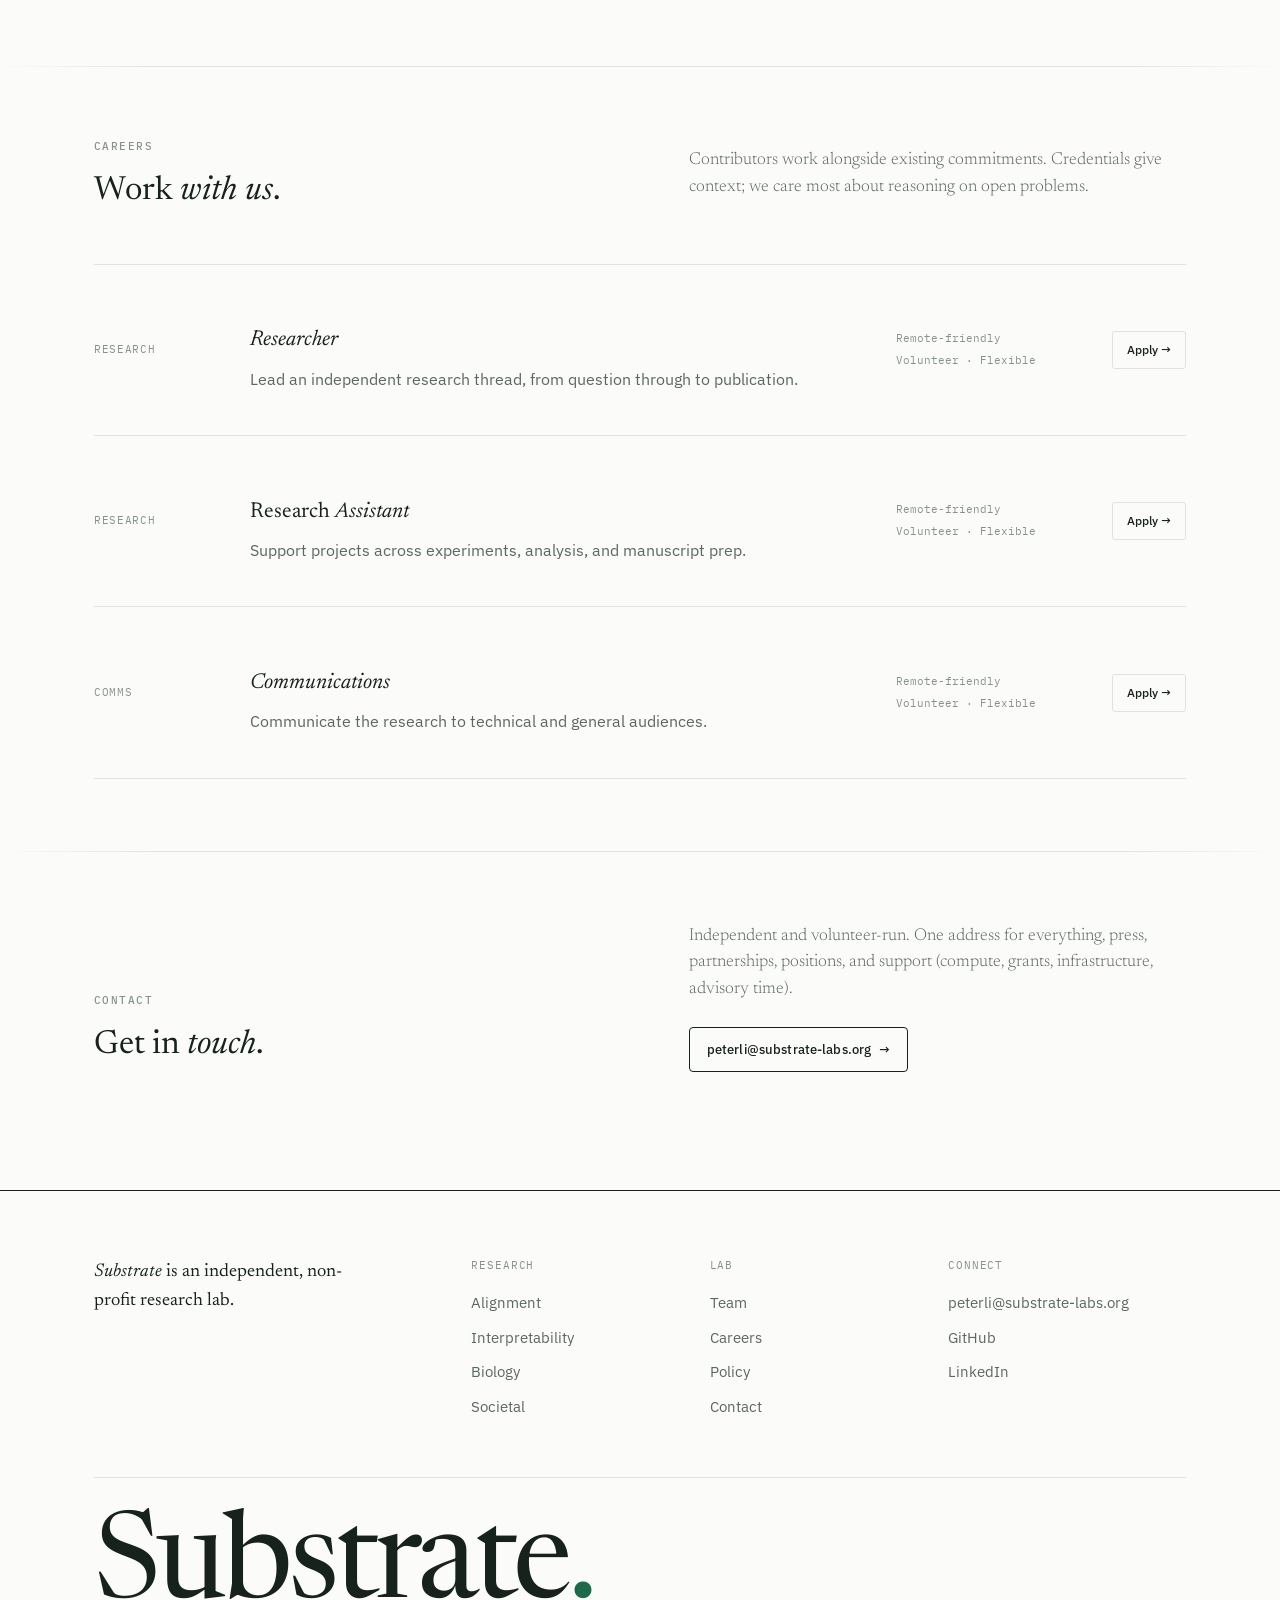
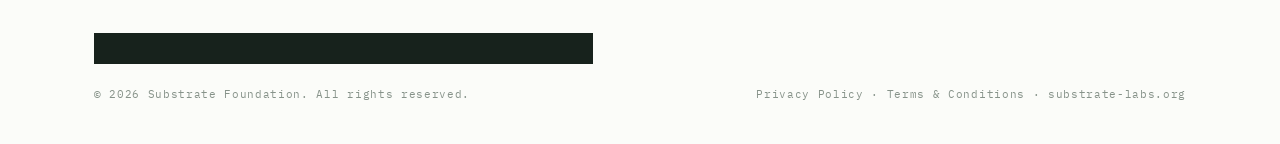
==== commit d59f0228: "Refine hero into transparent 3D WebGL composition" ====
--- a/index.html
+++ b/index.html
@@ -13,7 +13,7 @@
 <link rel="preconnect" href="https://fonts.googleapis.com" />
 <link rel="preconnect" href="https://fonts.gstatic.com" crossorigin />
 <link href="https://fonts.googleapis.com/css2?family=IBM+Plex+Mono:wght@400;500&family=IBM+Plex+Sans:ital,wght@0,400;0,500;0,600;1,400&family=Newsreader:ital,opsz,wght@0,6..72,300;0,6..72,400;0,6..72,500;1,6..72,300;1,6..72,400&display=swap" rel="stylesheet" />
-<link rel="stylesheet" href="style.css?v=18" />
+<link rel="stylesheet" href="style.css?v=20" />
 <style>
   /* Team roster — grouped by role. Researchers with profiles link through; others are static rows. */
   #team .group{margin-top:52px}
@@ -64,7 +64,7 @@
     </div>
   </header>
 
-  <!-- ── HERO: a research thesis + a living WebGL field ───────────── -->
+  <!-- ── HERO: a typographic thesis + a living 3D substrate ──────── -->
   <section class="hero" id="top">
     <div class="container hero-stage">
       <div class="hero-kicker">
@@ -72,24 +72,22 @@
         <span class="hero-count">FIELD / 001</span>
       </div>
 
-      <div class="hero-main">
-        <div class="hero-copy">
-          <div class="hero-serial">01 <span>/</span> proposition</div>
-          <h1 class="hero-title">Intelligence<br /><em>has a substrate.</em></h1>
-          <p class="hero-lede">We study the structure of intelligence in machines, in molecules, and in the systems that shape our world.</p>
-          <a class="hero-link" href="#research">Explore the research <span class="arr">&rarr;</span></a>
-        </div>
-
-        <div class="hero-field" aria-label="Interactive WebGL research field">
+      <div class="hero-composition">
+        <h1 class="hero-type" aria-label="Intelligence has a substrate">
+          <span class="type-lockup type-left">intelligence</span>
+          <span class="type-lockup type-center"><span>has</span><span>a</span></span>
+          <span class="type-lockup type-right"><span>substrate<span class="dot">.</span></span></span>
+        </h1>
+
+        <div class="hero-field" aria-label="Interactive WebGL rendering of a changing substrate">
           <canvas class="field-canvas" id="field-canvas"></canvas>
-          <div class="field-head" aria-hidden="true"><span>SUBSTRATE / LIVE FIELD</span><span>WEBGL</span></div>
-          <div class="field-foot" aria-hidden="true"><span>topology · signals · structure</span><span>move to perturb</span></div>
+          <span class="field-cue" aria-hidden="true">move through the field</span>
         </div>
       </div>
 
       <div class="hero-notes">
-        <p>Research across machines, molecules,<br />and the systems between them.</p>
-        <p>Alignment&nbsp;&nbsp; Interpretability&nbsp;&nbsp; Biology&nbsp;&nbsp; Societal</p>
+        <p>Substrate is an independent research lab<br />studying the structure of intelligence.</p>
+        <p>Machines, molecules, and the systems that shape our world.<br /><a href="#research">Explore the research <span class="arr">&rarr;</span></a></p>
       </div>
     </div>
   </section>
@@ -374,7 +372,7 @@
     </div>
   </footer>
 
-  <script src="/site.js" defer></script>
+  <script src="/site.js?v=20" defer></script>
 
 </body>
 </html>
--- a/style.css
+++ b/style.css
@@ -88,7 +88,7 @@
 .hero .tree-stage{display:none}
 .hero-stage{
   width:100%;
-  min-height:calc(100svh - 72px);
+  min-height:calc(100svh - 100px);
   display:grid;
   grid-template-rows:auto 1fr auto;
   position:relative;
@@ -107,80 +107,64 @@
   font-size:.66rem;
   letter-spacing:.1em;
 }
-.hero-main{
+.hero-composition{
   position:relative;
-  display:grid;
-  grid-template-columns:minmax(280px,.72fr) minmax(0,1.28fr);
-  gap:clamp(44px,6.5vw,92px);
-  align-items:center;
   min-height:0;
-  margin:clamp(38px,5.6vh,68px) 0 clamp(32px,5vh,58px);
-}
-.hero-copy{
+  height:100%;
+  margin:clamp(38px,5.6vh,68px) 0 clamp(28px,4.5vh,52px);
+}
+.hero-type{
   position:relative;
   z-index:2;
-  max-width:500px;
-  animation:hero-copy-in .9s cubic-bezier(.16,1,.3,1) both;
-}
-.hero-serial{
+  display:grid;
+  grid-template-columns:minmax(0,1.3fr) minmax(76px,.42fr) minmax(0,1.12fr);
+  gap:clamp(16px,2.8vw,42px);
+  align-items:start;
+  width:100%;
+  font-family:var(--sans);
+  font-size:clamp(3.65rem,7.35vw,7.4rem);
+  font-weight:300;
+  line-height:.8;
+  letter-spacing:-.09em;
+  text-transform:lowercase;
+  animation:hero-type-in .9s cubic-bezier(.16,1,.3,1) both;
+}
+.type-lockup{display:flex;flex-direction:column;white-space:nowrap}
+.type-left{align-items:flex-start;padding-top:clamp(34px,8vh,84px)}
+.type-center{align-items:center;padding-top:clamp(124px,21vh,178px);line-height:.76}
+.type-right{
+  align-items:flex-end;
+  text-align:right;
+  padding-top:clamp(34px,8vh,84px);
+  font-family:var(--serif);
+  font-style:italic;
+  letter-spacing:-.065em;
+}
+.type-right .dot{font-family:var(--sans);font-style:normal;color:var(--accent);margin-left:.02em}
+.hero-field{
+  position:absolute;
+  z-index:1;
+  left:50%;
+  top:54%;
+  width:min(65vw,760px);
+  height:min(58vh,480px);
+  transform:translate(-50%,-50%);
+  pointer-events:auto;
+  animation:hero-field-in .95s cubic-bezier(.16,1,.3,1) .08s both;
+}
+.field-canvas{display:block;position:absolute;inset:0;width:100%;height:100%}
+.field-cue{
+  position:absolute;
+  right:2px;
+  bottom:9px;
   color:var(--faint);
   font-family:var(--mono);
-  font-size:.67rem;
-  letter-spacing:.1em;
-  text-transform:uppercase;
-}
-.hero-serial span{color:var(--accent);padding:0 5px}
-.hero-title{
-  font-family:var(--serif);
-  font-size:clamp(4.15rem,7vw,7rem);
-  font-weight:300;
-  line-height:.84;
-  letter-spacing:-.06em;
-  margin:22px 0 28px;
-}
-.hero-title em{color:var(--accent);white-space:nowrap}
-.hero-lede{
-  font-family:var(--serif);
-  font-size:clamp(1.05rem,1.45vw,1.18rem);
-  line-height:1.5;
-  color:var(--muted);
-  max-width:39ch;
-  margin:0;
-}
-.hero-link{display:inline-flex;align-items:center;gap:8px;margin-top:28px;font-family:var(--sans);font-size:.8rem;font-weight:500;color:var(--ink);border-bottom:1px solid var(--rule);padding-bottom:4px;transition:border-color .15s,color .15s}
-.hero-link:hover{border-color:var(--ink)}
-.hero-link .arr{display:inline-block;transition:transform .15s}
-.hero-link:hover .arr{transform:translateX(3px)}
-.hero-field{
-  position:relative;
-  z-index:1;
-  width:100%;
-  min-height:clamp(390px,55vh,560px);
-  aspect-ratio:1.2/1;
-  overflow:hidden;
-  background:#102019;
-  border:1px solid #294537;
-  box-shadow:0 18px 42px rgba(20,48,35,.08);
-  animation:hero-field-in .95s cubic-bezier(.16,1,.3,1) .08s both;
-}
-.field-canvas{display:block;position:absolute;inset:0;width:100%;height:100%}
-.field-head,.field-foot{
-  position:absolute;
-  left:18px;
-  right:18px;
-  z-index:2;
-  display:flex;
-  align-items:center;
-  justify-content:space-between;
-  color:rgba(235,243,234,.66);
-  font-family:var(--mono);
-  font-size:.61rem;
-  letter-spacing:.09em;
+  font-size:.58rem;
+  letter-spacing:.07em;
   text-transform:uppercase;
   pointer-events:none;
-}
-.field-head{top:17px}
-.field-foot{bottom:17px;color:rgba(235,243,234,.48);letter-spacing:.05em;text-transform:none}
+  opacity:.72;
+}
 .hero-notes{
   position:relative;
   z-index:2;
@@ -188,19 +172,21 @@
   grid-template-columns:1fr 1fr;
   gap:48px;
   align-items:end;
-  border-top:1px solid var(--rule);
-  padding-top:14px;
   margin-bottom:clamp(2px,1vh,10px);
   font-family:var(--mono);
   font-size:clamp(.65rem,.9vw,.75rem);
   line-height:1.55;
-  color:var(--faint);
+  color:var(--ink);
   animation:hero-notes-in .75s cubic-bezier(.16,1,.3,1) .18s both;
 }
 .hero-notes p{margin:0;max-width:42ch}
 .hero-notes p:last-child{justify-self:end;text-align:right}
-@keyframes hero-copy-in{from{opacity:0;transform:translateY(18px)}to{opacity:1;transform:none}}
-@keyframes hero-field-in{from{opacity:0;transform:translateY(14px) scale(.985)}to{opacity:1;transform:none}}
+ .hero-notes a{border-bottom:1px solid var(--rule);padding-bottom:2px}
+ .hero-notes a .arr{display:inline-block;transition:transform .15s}
+ .hero-notes a:hover{border-color:var(--ink)}
+ .hero-notes a:hover .arr{transform:translateX(3px)}
+@keyframes hero-field-in{from{opacity:0;transform:translate(-50%,-50%) scale(.97)}to{opacity:1;transform:translate(-50%,-50%) scale(1)}}
+@keyframes hero-type-in{from{opacity:0;transform:translateY(18px)}to{opacity:1;transform:none}}
 @keyframes hero-notes-in{from{opacity:0;transform:translateY(10px)}to{opacity:1;transform:none}}
 .hero-statement{
   font-family:var(--serif);font-weight:300;
@@ -447,8 +433,11 @@
   .container{padding:0 28px}
   nav{gap:18px}
   nav a{font-size:.75rem}
-  .hero-main{gap:46px}
-  .hero-title{font-size:clamp(3.8rem,7.8vw,5.8rem)}
+  .hero-type{
+    grid-template-columns:minmax(0,1.25fr) minmax(56px,.36fr) minmax(0,1.08fr);
+    font-size:clamp(3.25rem,7.4vw,6rem);
+    gap:clamp(14px,2.4vw,30px);
+  }
   .hero-notes{gap:28px}
   .page-head .stack,.origins .stack,.head{grid-template-columns:1fr;gap:20px;align-items:start}
   .pillars{grid-template-columns:1fr;padding-left:28px;padding-right:28px}
@@ -469,15 +458,23 @@
 @media(max-width:720px){
   .hero{min-height:auto;padding-bottom:38px}
   .hero-stage{min-height:0}
-  .hero-main{
-    grid-template-columns:1fr;
-    gap:34px;
+  .hero-composition{
+    height:auto;
+    min-height:clamp(500px,128vw,640px);
     margin-top:42px;
     margin-bottom:38px;
   }
-  .hero-copy{max-width:620px}
-  .hero-title{font-size:clamp(4rem,13vw,6rem)}
-  .hero-field{min-height:clamp(320px,65vw,470px);aspect-ratio:1.15/1}
+  .hero-type{
+    display:flex;
+    flex-direction:column;
+    gap:0;
+    font-size:clamp(3.8rem,14.5vw,6rem);
+    line-height:.82;
+  }
+  .type-left{padding-top:20px}
+  .type-center{flex-direction:row;gap:.24em;align-items:baseline;padding-top:.22em;line-height:.8}
+  .type-right{align-items:flex-start;text-align:left;padding-top:.08em}
+  .hero-field{width:min(108vw,640px);height:min(74vw,420px);top:55%}
   .hero-notes{gap:20px}
 }
 @media(max-width:520px){
@@ -486,13 +483,10 @@
   .topbar nav a{font-size:.72rem}
   .hero{padding-bottom:28px}
   .hero-kicker{padding-top:26px}
-  .hero-main{gap:30px;margin-top:40px;margin-bottom:32px}
-  .hero-title{font-size:clamp(3.6rem,15.3vw,5.5rem);margin-top:18px;margin-bottom:24px}
-  .hero-lede{font-size:1.02rem}
-  .hero-field{min-height:315px;aspect-ratio:1/1}
-  .field-head,.field-foot{left:14px;right:14px;font-size:.54rem}
-  .field-foot{bottom:14px}
-  .field-head{top:14px}
+  .hero-composition{min-height:clamp(500px,132vw,600px);margin-top:40px;margin-bottom:32px}
+  .hero-type{font-size:clamp(3.55rem,15.3vw,5.5rem)}
+  .hero-field{width:108vw;height:330px;top:54%}
+  .field-cue{right:24px;font-size:.5rem;bottom:2px}
   .hero-notes{grid-template-columns:1fr;gap:10px;margin-bottom:0;font-size:.65rem}
   .hero-notes p:last-child{justify-self:start;text-align:left}
   .track{justify-content:flex-start;overflow-x:auto;padding:20px 28px;gap:28px;animation:none}
@@ -503,6 +497,6 @@
   .row1{grid-template-columns:1fr;gap:32px}
 }
 @media(prefers-reduced-motion:reduce){
-  .hero-copy,.hero-field,.hero-notes{animation:none}
+  .hero-type,.hero-field,.hero-notes{animation:none}
   .item[aria-hidden="true"]{display:none}
 }
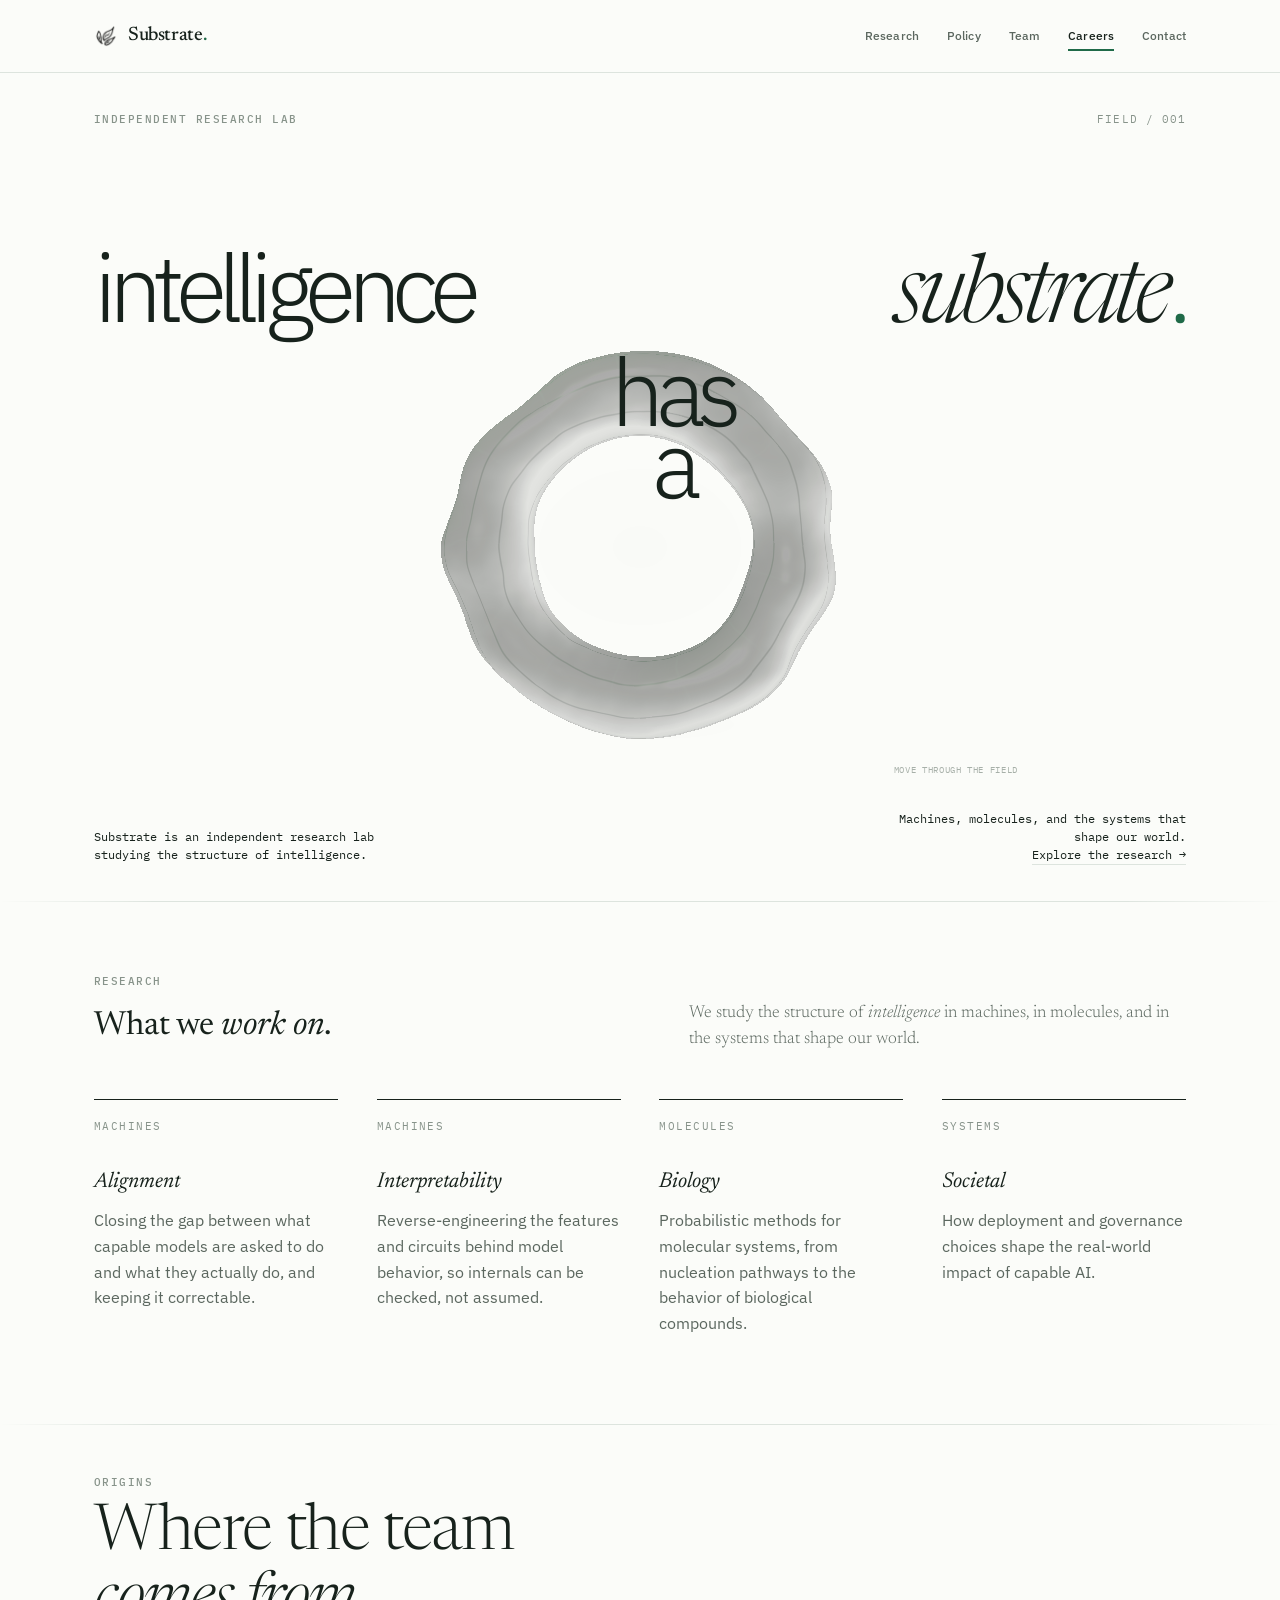
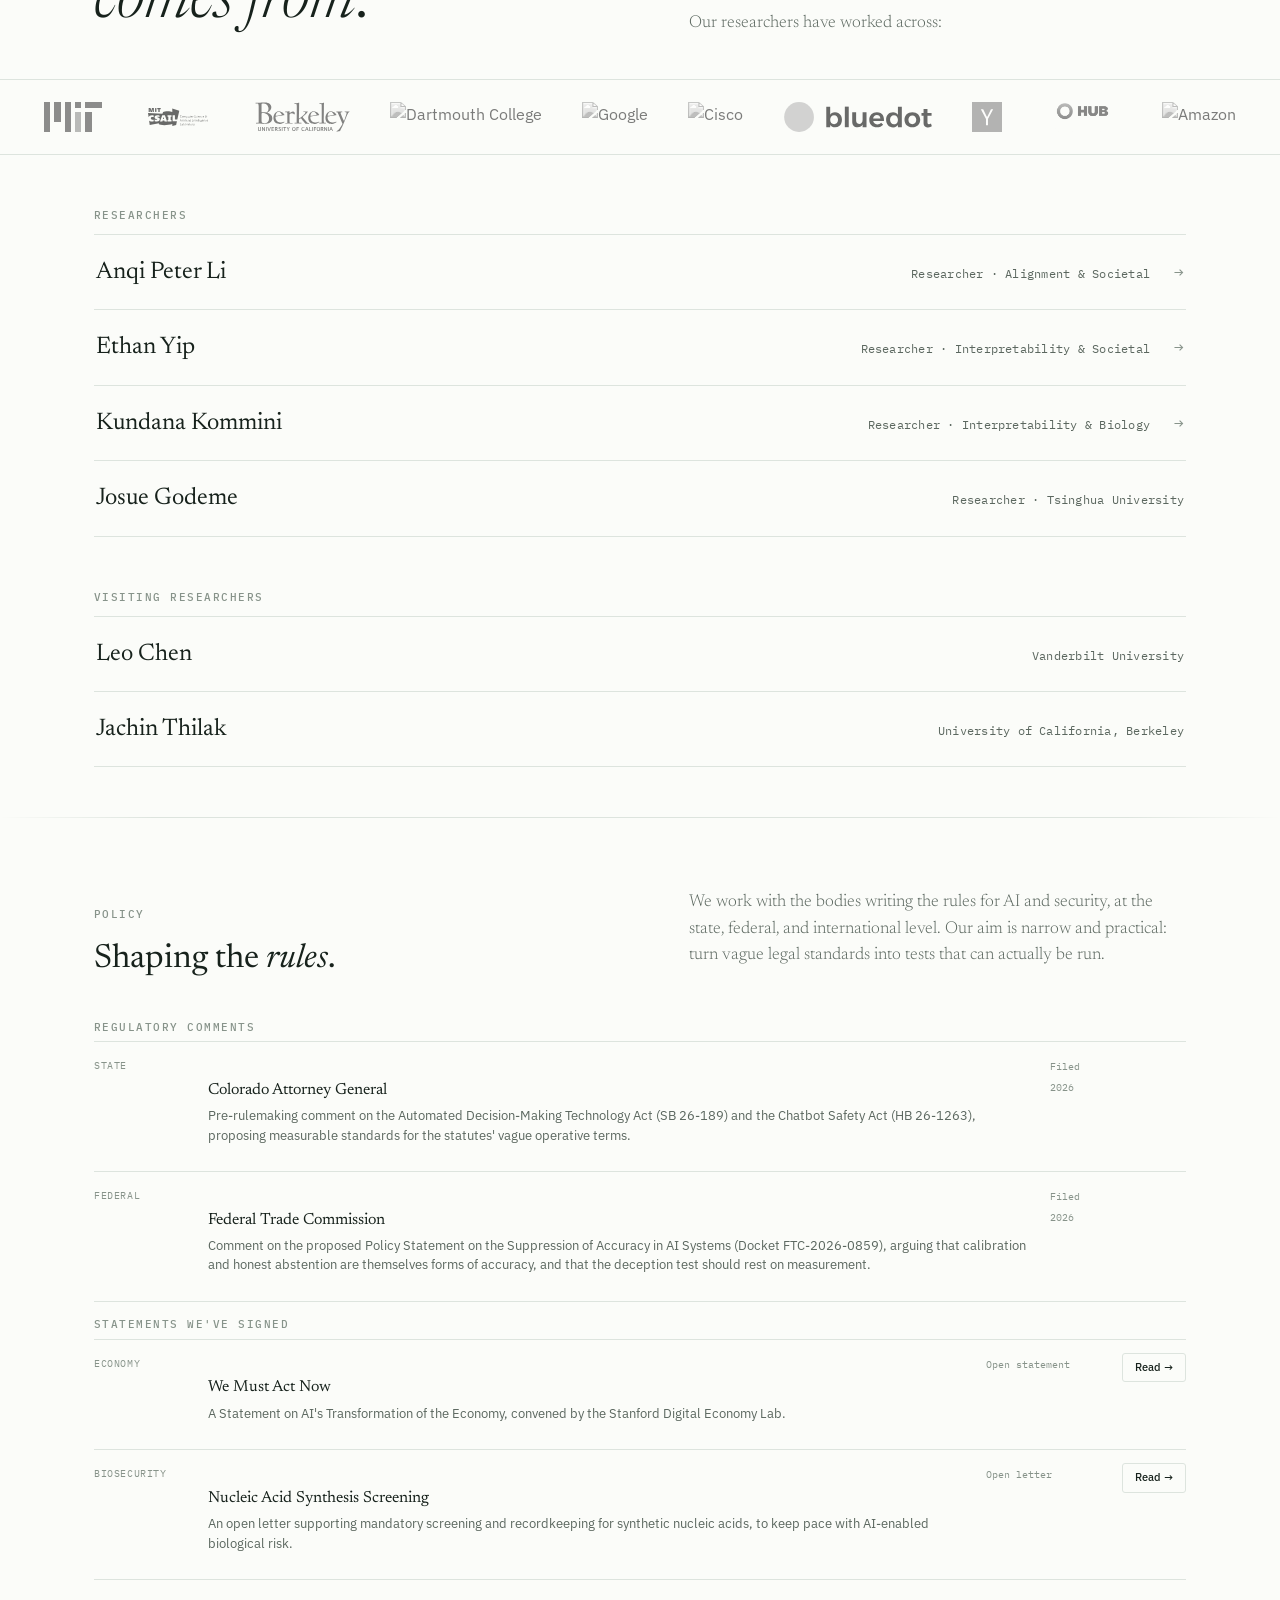
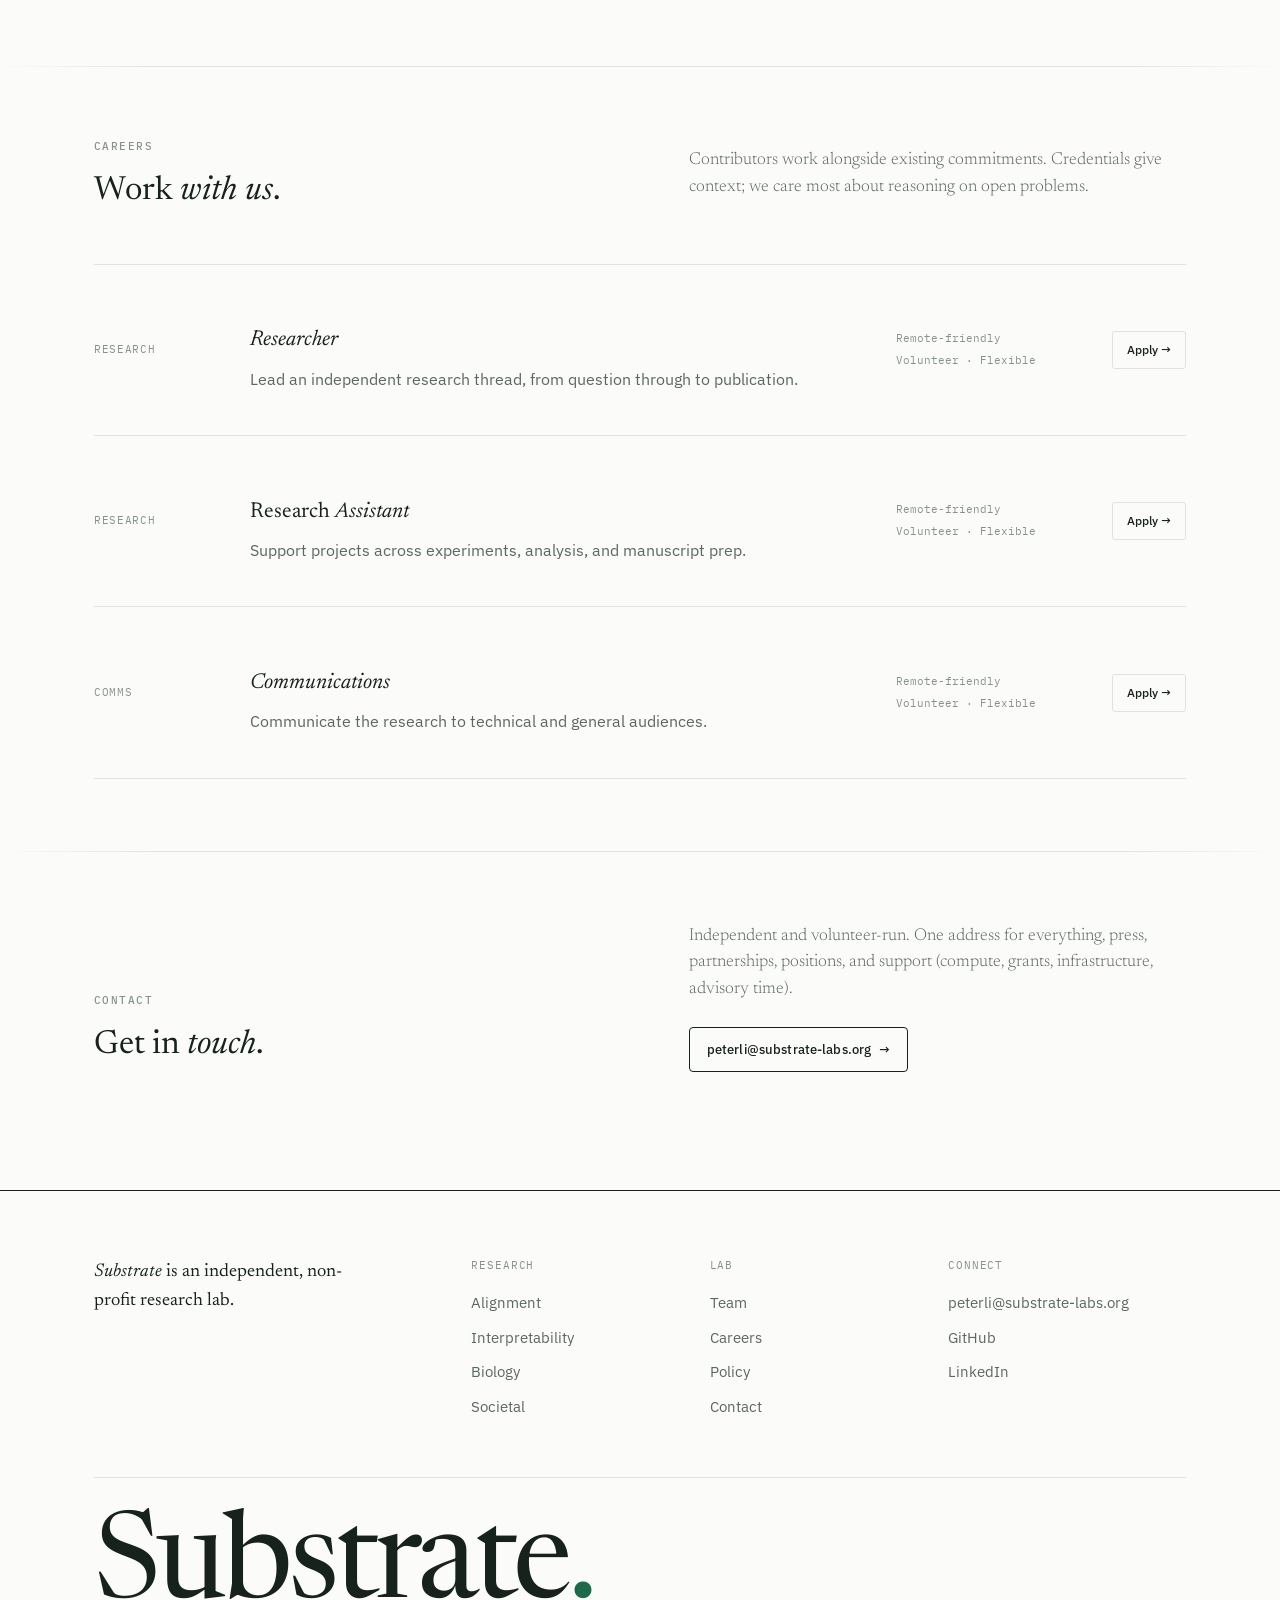
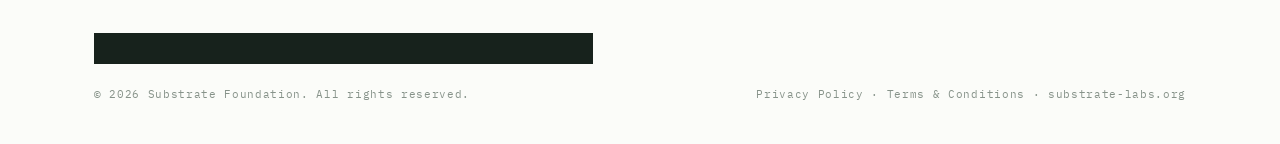
==== commit 88bdf1a2: "Polish 3D WebGL hero render" ====
--- a/index.html
+++ b/index.html
@@ -13,7 +13,7 @@
 <link rel="preconnect" href="https://fonts.googleapis.com" />
 <link rel="preconnect" href="https://fonts.gstatic.com" crossorigin />
 <link href="https://fonts.googleapis.com/css2?family=IBM+Plex+Mono:wght@400;500&family=IBM+Plex+Sans:ital,wght@0,400;0,500;0,600;1,400&family=Newsreader:ital,opsz,wght@0,6..72,300;0,6..72,400;0,6..72,500;1,6..72,300;1,6..72,400&display=swap" rel="stylesheet" />
-<link rel="stylesheet" href="style.css?v=20" />
+<link rel="stylesheet" href="style.css?v=21" />
 <style>
   /* Team roster — grouped by role. Researchers with profiles link through; others are static rows. */
   #team .group{margin-top:52px}
@@ -372,7 +372,7 @@
     </div>
   </footer>
 
-  <script src="/site.js?v=20" defer></script>
+  <script src="/site.js?v=21" defer></script>
 
 </body>
 </html>
--- a/style.css
+++ b/style.css
@@ -181,10 +181,10 @@
 }
 .hero-notes p{margin:0;max-width:42ch}
 .hero-notes p:last-child{justify-self:end;text-align:right}
- .hero-notes a{border-bottom:1px solid var(--rule);padding-bottom:2px}
- .hero-notes a .arr{display:inline-block;transition:transform .15s}
- .hero-notes a:hover{border-color:var(--ink)}
- .hero-notes a:hover .arr{transform:translateX(3px)}
+.hero-notes a{border-bottom:1px solid var(--rule);padding-bottom:2px}
+.hero-notes a .arr{display:inline-block;transition:transform .15s}
+.hero-notes a:hover{border-color:var(--ink)}
+.hero-notes a:hover .arr{transform:translateX(3px)}
 @keyframes hero-field-in{from{opacity:0;transform:translate(-50%,-50%) scale(.97)}to{opacity:1;transform:translate(-50%,-50%) scale(1)}}
 @keyframes hero-type-in{from{opacity:0;transform:translateY(18px)}to{opacity:1;transform:none}}
 @keyframes hero-notes-in{from{opacity:0;transform:translateY(10px)}to{opacity:1;transform:none}}
@@ -474,7 +474,7 @@
   .type-left{padding-top:20px}
   .type-center{flex-direction:row;gap:.24em;align-items:baseline;padding-top:.22em;line-height:.8}
   .type-right{align-items:flex-start;text-align:left;padding-top:.08em}
-  .hero-field{width:min(108vw,640px);height:min(74vw,420px);top:55%}
+  .hero-field{width:min(108vw,640px);height:min(74vw,420px);top:60%}
   .hero-notes{gap:20px}
 }
 @media(max-width:520px){
@@ -485,7 +485,7 @@
   .hero-kicker{padding-top:26px}
   .hero-composition{min-height:clamp(500px,132vw,600px);margin-top:40px;margin-bottom:32px}
   .hero-type{font-size:clamp(3.55rem,15.3vw,5.5rem)}
-  .hero-field{width:108vw;height:330px;top:54%}
+  .hero-field{width:108vw;height:330px;top:64%}
   .field-cue{right:24px;font-size:.5rem;bottom:2px}
   .hero-notes{grid-template-columns:1fr;gap:10px;margin-bottom:0;font-size:.65rem}
   .hero-notes p:last-child{justify-self:start;text-align:left}
